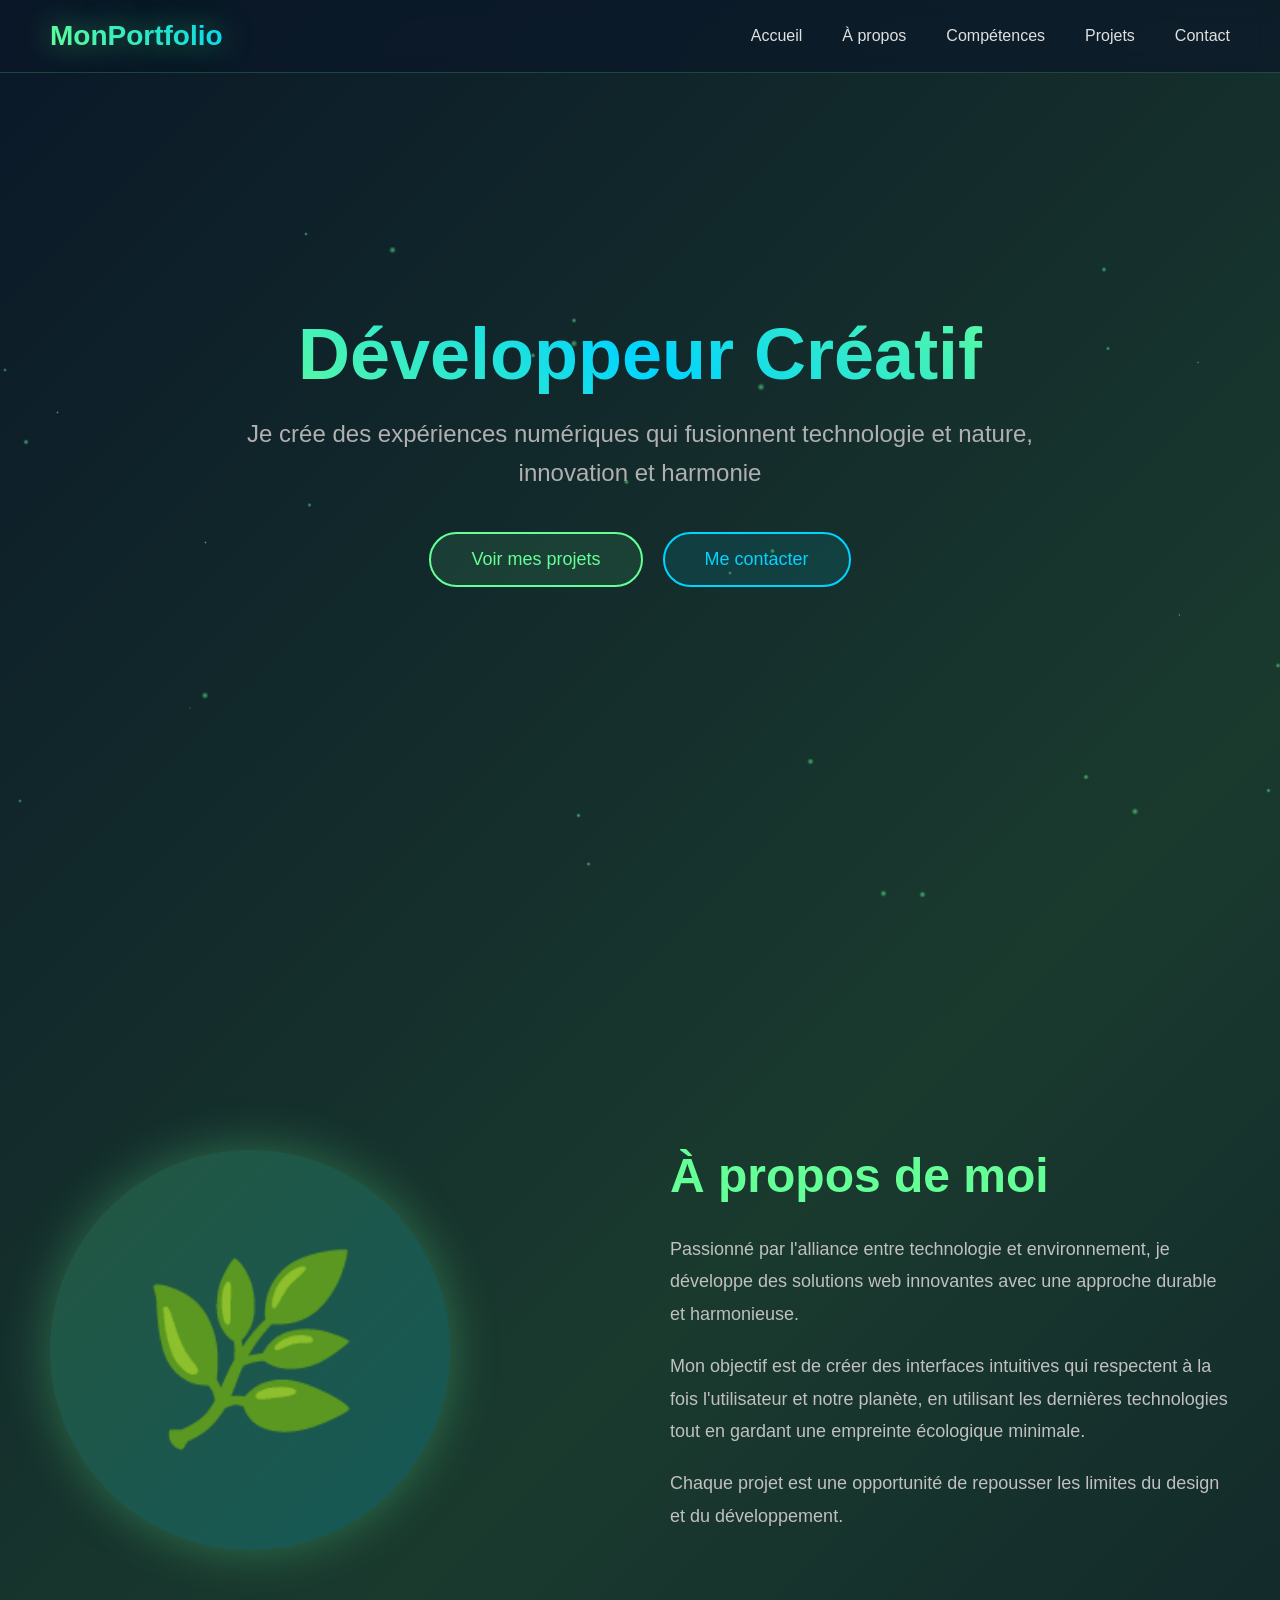
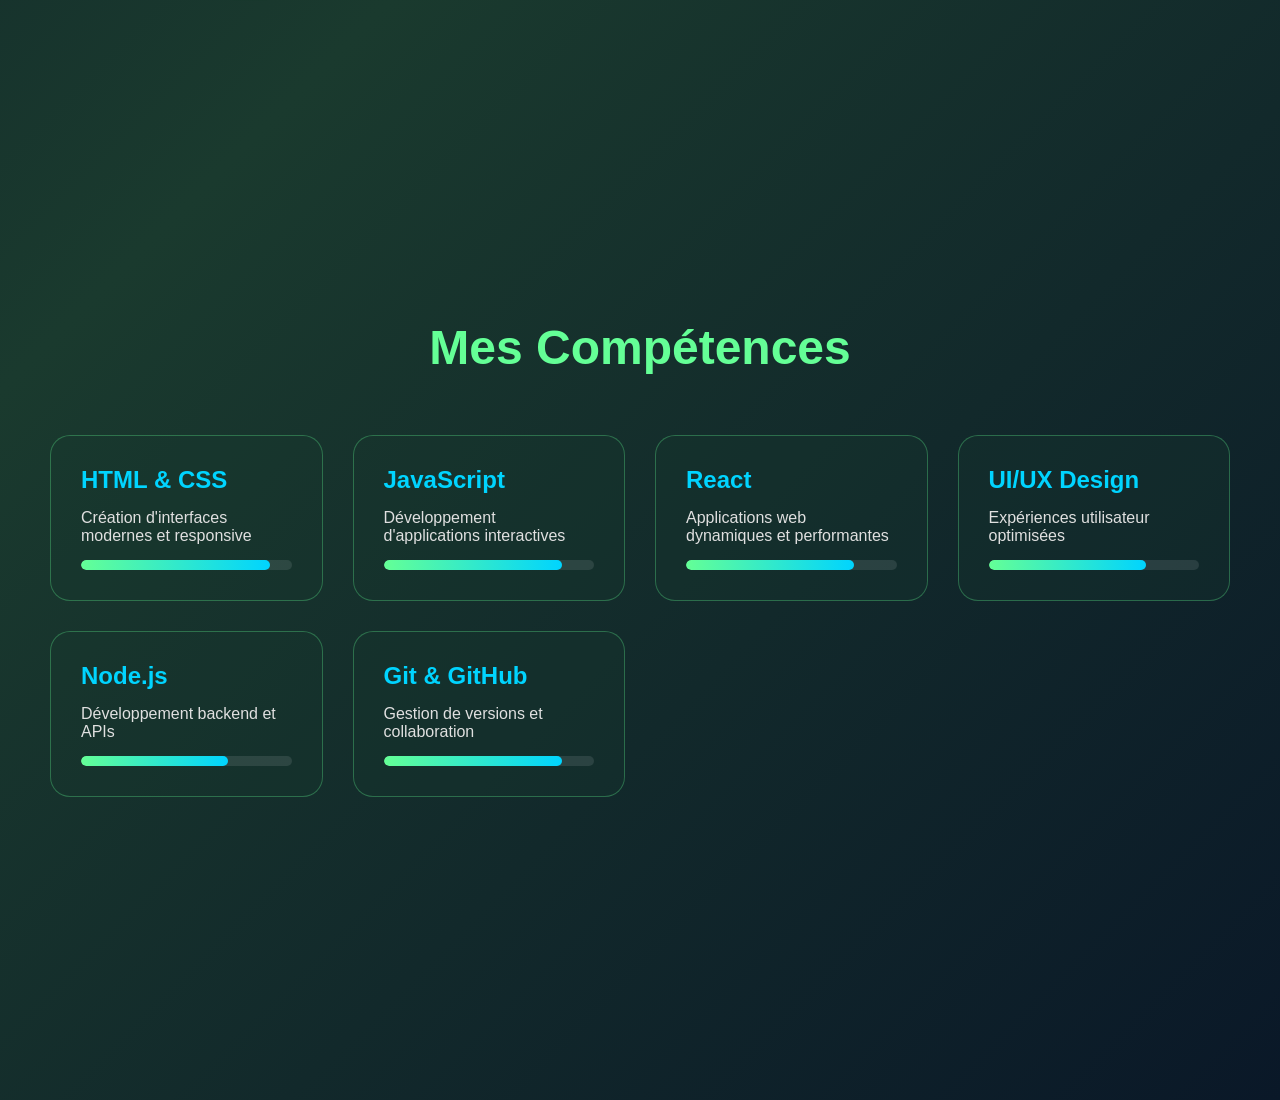
==== Index.html @ c0f2bcc9 "Initialisation" ====
<!doctype html>
<html lang="fr">
  <head>
    <meta charset="UTF-8" />
    <meta name="viewport" content="width=device-width, initial-scale=1.0" />
    <title>Portfolio - Futuriste & Naturel</title>
    <link rel="stylesheet" href="css/style.css" />
  </head>
  <body>
    <!-- Particules animées -->
    <div class="particles" id="particles"></div>

    <!-- Header -->
    <header>
      <div class="logo">MonPortfolio</div>
      <nav>
        <ul>
          <li><a href="#accueil">Accueil</a></li>
          <li><a href="#about">À propos</a></li>
          <li><a href="#skills">Compétences</a></li>
          <li><a href="#projets">Projets</a></li>
          <li><a href="#contact">Contact</a></li>
        </ul>
      </nav>
    </header>

    <!-- Section Hero -->
    <section class="hero" id="accueil">
      <div class="hero-content">
        <h1>Développeur Créatif</h1>
        <p>
          Je crée des expériences numériques qui fusionnent technologie et
          nature, innovation et harmonie
        </p>
        <div class="cta-buttons">
          <a href="#projets" class="btn">Voir mes projets</a>
          <a href="#contact" class="btn btn-secondary">Me contacter</a>
        </div>
      </div>
    </section>

    <!-- Section À propos -->
    <section class="about" id="about">
      <div class="about-container">
        <div class="about-image"></div>
        <div class="about-content">
          <h2>À propos de moi</h2>
          <p>
            Passionné par l'alliance entre technologie et environnement, je
            développe des solutions web innovantes avec une approche durable et
            harmonieuse.
          </p>
          <p>
            Mon objectif est de créer des interfaces intuitives qui respectent à
            la fois l'utilisateur et notre planète, en utilisant les dernières
            technologies tout en gardant une empreinte écologique minimale.
          </p>
          <p>
            Chaque projet est une opportunité de repousser les limites du design
            et du développement.
          </p>
        </div>
      </div>
    </section>

    <!-- Section Compétences -->
    <section class="skills" id="skills">
      <h2>Mes Compétences</h2>
      <div class="skills-grid">
        <div class="skill-card">
          <h3>HTML & CSS</h3>
          <p>Création d'interfaces modernes et responsive</p>
          <div class="skill-bar">
            <div class="skill-progress" style="width: 90%"></div>
          </div>
        </div>
        <div class="skill-card">
          <h3>JavaScript</h3>
          <p>Développement d'applications interactives</p>
          <div class="skill-bar">
            <div class="skill-progress" style="width: 85%"></div>
          </div>
        </div>
        <div class="skill-card">
          <h3>React</h3>
          <p>Applications web dynamiques et performantes</p>
          <div class="skill-bar">
            <div class="skill-progress" style="width: 80%"></div>
          </div>
        </div>
        <div class="skill-card">
          <h3>UI/UX Design</h3>
          <p>Expériences utilisateur optimisées</p>
          <div class="skill-bar">
            <div class="skill-progress" style="width: 75%"></div>
          </div>
        </div>
        <div class="skill-card">
          <h3>Node.js</h3>
          <p>Développement backend et APIs</p>
          <div class="skill-bar">
            <div class="skill-progress" style="width: 70%"></div>
          </div>
        </div>
        <div class="skill-card">
          <h3>Git & GitHub</h3>
          <p>Gestion de versions et collaboration</p>
          <div class="skill-bar">
            <div class="skill-progress" style="width: 85%"></div>
          </div>
        </div>
      </div>
    </section>

    <script src="js/script.js"></script>
  </body>
</html>
---- css/style.css ----
* {
  margin: 0;
  padding: 0;
  box-sizing: border-box;
}

body {
  font-family: "Segoe UI", Tahoma, Geneva, Verdana, sans-serif;
  background: linear-gradient(135deg, #0a1828 0%, #1a3a2e 50%, #0a1828 100%);
  color: #e0e0e0;
  overflow-x: hidden;
}

/* Particules animées en arrière-plan */
.particles {
  position: fixed;
  top: 0;
  left: 0;
  width: 100%;
  height: 100%;
  pointer-events: none;
  z-index: 1;
}

.particle {
  position: absolute;
  background: radial-gradient(
    circle,
    rgba(100, 255, 150, 0.6) 0%,
    transparent 70%
  );
  border-radius: 50%;
  animation: float 15s infinite ease-in-out;
}

@keyframes float {
  0%,
  100% {
    transform: translateY(0) translateX(0);
  }
  25% {
    transform: translateY(-30px) translateX(20px);
  }
  50% {
    transform: translateY(-60px) translateX(-20px);
  }
  75% {
    transform: translateY(-30px) translateX(10px);
  }
}

/* Header Navigation */
header {
  position: fixed;
  top: 0;
  width: 100%;
  padding: 20px 50px;
  display: flex;
  justify-content: space-between;
  align-items: center;
  z-index: 1000;
  background: rgba(10, 24, 40, 0.7);
  backdrop-filter: blur(10px);
  border-bottom: 1px solid rgba(100, 255, 150, 0.2);
}

.logo {
  font-size: 28px;
  font-weight: bold;
  background: linear-gradient(45deg, #64ff96, #00d4ff);
  -webkit-background-clip: text;
  -webkit-text-fill-color: transparent;
  text-shadow: 0 0 30px rgba(100, 255, 150, 0.5);
}

nav ul {
  display: flex;
  list-style: none;
  gap: 40px;
}

nav a {
  color: #e0e0e0;
  text-decoration: none;
  font-size: 16px;
  position: relative;
  transition: color 0.3s;
}

nav a:hover {
  color: #64ff96;
}

nav a::after {
  content: "";
  position: absolute;
  bottom: -5px;
  left: 0;
  width: 0;
  height: 2px;
  background: linear-gradient(90deg, #64ff96, #00d4ff);
  transition: width 0.3s;
}

nav a:hover::after {
  width: 100%;
}

/* Section Hero */
.hero {
  position: relative;
  height: 100vh;
  display: flex;
  align-items: center;
  justify-content: center;
  text-align: center;
  z-index: 2;
  padding: 0 20px;
}

.hero-content {
  max-width: 800px;
}

.hero h1 {
  font-size: 72px;
  margin-bottom: 20px;
  background: linear-gradient(45deg, #64ff96, #00d4ff, #64ff96);
  -webkit-background-clip: text;
  -webkit-text-fill-color: transparent;
  animation: glow 3s ease-in-out infinite;
}

@keyframes glow {
  0%,
  100% {
    filter: drop-shadow(0 0 20px rgba(100, 255, 150, 0.5));
  }
  50% {
    filter: drop-shadow(0 0 40px rgba(0, 212, 255, 0.8));
  }
}

.hero p {
  font-size: 24px;
  color: #b0b0b0;
  margin-bottom: 40px;
  line-height: 1.6;
}

.cta-buttons {
  display: flex;
  gap: 20px;
  justify-content: center;
  flex-wrap: wrap;
}

.btn {
  padding: 15px 40px;
  border: 2px solid #64ff96;
  background: rgba(100, 255, 150, 0.1);
  color: #64ff96;
  text-decoration: none;
  font-size: 18px;
  border-radius: 50px;
  transition: all 0.3s;
  position: relative;
  overflow: hidden;
}

.btn::before {
  content: "";
  position: absolute;
  top: 50%;
  left: 50%;
  width: 0;
  height: 0;
  border-radius: 50%;
  background: rgba(100, 255, 150, 0.3);
  transform: translate(-50%, -50%);
  transition:
    width 0.5s,
    height 0.5s;
}

.btn:hover::before {
  width: 300px;
  height: 300px;
}

.btn:hover {
  transform: translateY(-3px);
  box-shadow: 0 10px 30px rgba(100, 255, 150, 0.4);
}

.btn-secondary {
  border-color: #00d4ff;
  color: #00d4ff;
  background: rgba(0, 212, 255, 0.1);
}

.btn-secondary::before {
  background: rgba(0, 212, 255, 0.3);
}

.btn-secondary:hover {
  box-shadow: 0 10px 30px rgba(0, 212, 255, 0.4);
}

/* Section À propos */
.about {
  min-height: 100vh;
  padding: 120px 50px;
  position: relative;
  z-index: 2;
  display: flex;
  align-items: center;
  justify-content: center;
}

.about-container {
  max-width: 1200px;
  display: grid;
  grid-template-columns: 1fr 1fr;
  gap: 60px;
  align-items: center;
}

.about-image {
  position: relative;
  width: 400px;
  height: 400px;
  border-radius: 50%;
  background: linear-gradient(
    135deg,
    rgba(100, 255, 150, 0.2),
    rgba(0, 212, 255, 0.2)
  );
  display: flex;
  align-items: center;
  justify-content: center;
  box-shadow: 0 0 50px rgba(100, 255, 150, 0.3);
  animation: pulse 4s ease-in-out infinite;
}

@keyframes pulse {
  0%,
  100% {
    transform: scale(1);
  }
  50% {
    transform: scale(1.05);
  }
}

.about-image::before {
  content: "🌿";
  font-size: 180px;
  animation: rotate 20s linear infinite;
}

@keyframes rotate {
  from {
    transform: rotate(0deg);
  }
  to {
    transform: rotate(360deg);
  }
}

.about-content h2 {
  font-size: 48px;
  margin-bottom: 30px;
  color: #64ff96;
}

.about-content p {
  font-size: 18px;
  line-height: 1.8;
  color: #c0c0c0;
  margin-bottom: 20px;
}

/* Section Compétences */
.skills {
  min-height: 100vh;
  padding: 120px 50px;
  position: relative;
  z-index: 2;
}

.skills h2 {
  text-align: center;
  font-size: 48px;
  margin-bottom: 60px;
  color: #64ff96;
}

.skills-grid {
  max-width: 1200px;
  margin: 0 auto;
  display: grid;
  grid-template-columns: repeat(auto-fit, minmax(250px, 1fr));
  gap: 30px;
}

.skill-card {
  background: rgba(26, 58, 46, 0.3);
  padding: 30px;
  border-radius: 20px;
  border: 1px solid rgba(100, 255, 150, 0.3);
  transition: all 0.3s;
  cursor: pointer;
}

.skill-card:hover {
  transform: translateY(-10px);
  box-shadow: 0 15px 40px rgba(100, 255, 150, 0.3);
  background: rgba(26, 58, 46, 0.5);
}

.skill-card h3 {
  font-size: 24px;
  margin-bottom: 15px;
  color: #00d4ff;
}

.skill-bar {
  width: 100%;
  height: 10px;
  background: rgba(255, 255, 255, 0.1);
  border-radius: 10px;
  overflow: hidden;
  margin-top: 15px;
}

.skill-progress {
  height: 100%;
  background: linear-gradient(90deg, #64ff96, #00d4ff);
  border-radius: 10px;
  animation: fillBar 2s ease-out;
}

@keyframes fillBar {
  from {
    width: 0;
  }
}

/* Responsive */
@media (max-width: 768px) {
  header {
    padding: 15px 20px;
  }

  nav ul {
    gap: 20px;
  }

  .hero h1 {
    font-size: 42px;
  }

  .hero p {
    font-size: 18px;
  }

  .about-container {
    grid-template-columns: 1fr;
    text-align: center;
  }

  .about-image {
    margin: 0 auto;
    width: 300px;
    height: 300px;
  }

  .about-image::before {
    font-size: 120px;
  }
}
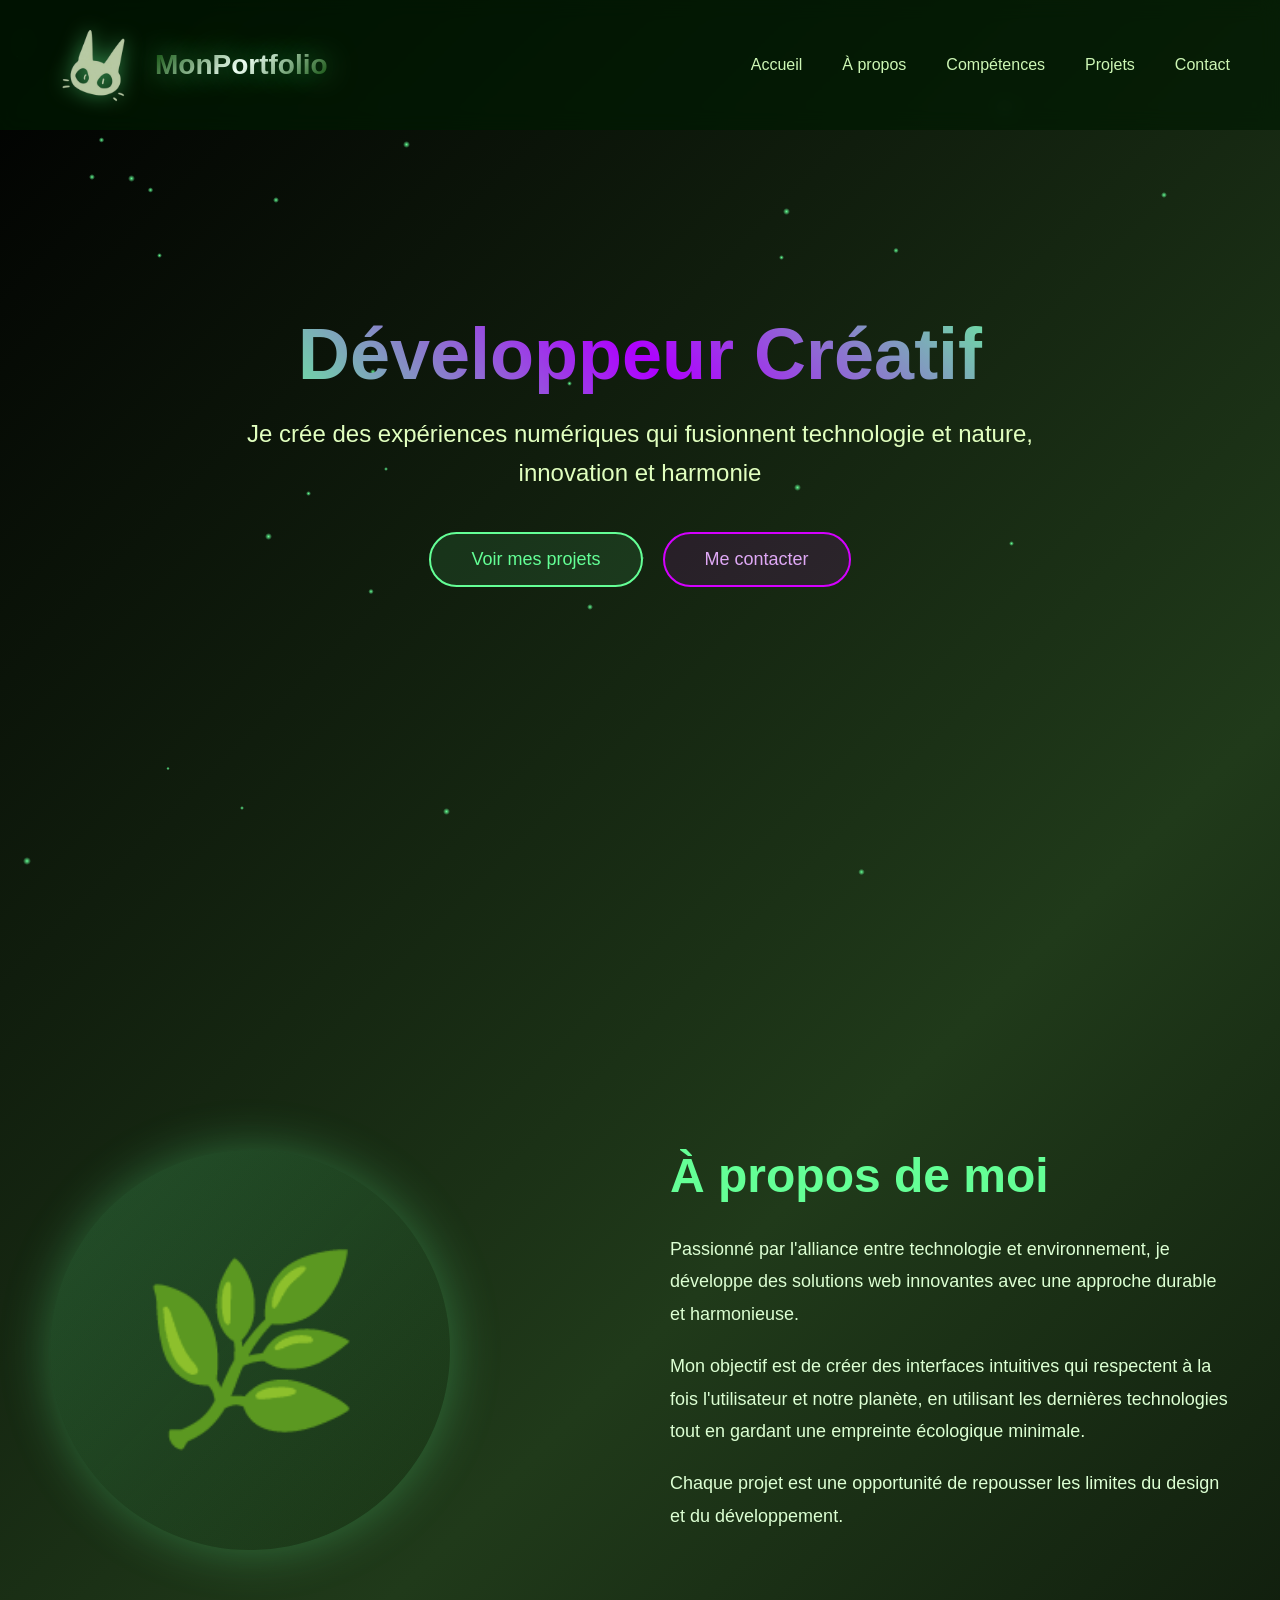
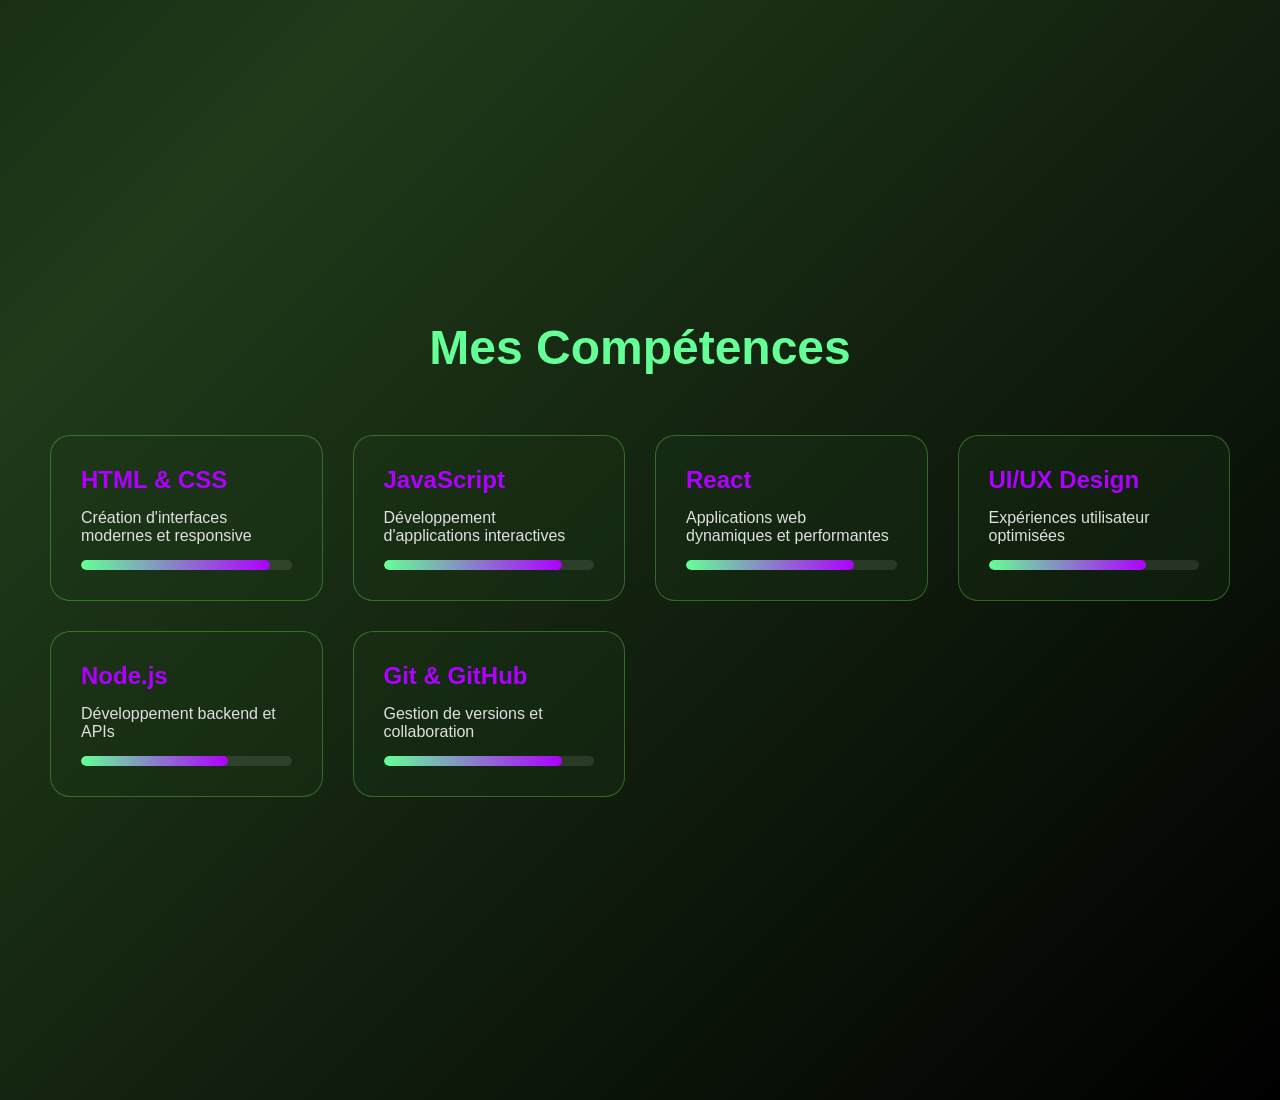
==== commit 26de1721: "changement couleur et logo" ====
--- a/Index.html
+++ b/Index.html
@@ -12,7 +12,16 @@
 
     <!-- Header -->
     <header>
-      <div class="logo">MonPortfolio</div>
+      <div class="logo">
+        <a href="#accueil">
+          <img
+            src="resource/logo.png"
+            alt="Logo MonPortfolio"
+            class="logo-img"
+          />
+          <span>MonPortfolio</span>
+        </a>
+      </div>
       <nav>
         <ul>
           <li><a href="#accueil">Accueil</a></li>
--- a/css/style.css
+++ b/css/style.css
@@ -6,7 +6,7 @@
 
 body {
   font-family: "Segoe UI", Tahoma, Geneva, Verdana, sans-serif;
-  background: linear-gradient(135deg, #0a1828 0%, #1a3a2e 50%, #0a1828 100%);
+  background: linear-gradient(135deg, #000000 0%, #203a1a 50%, #000000 100%);
   color: #e0e0e0;
   overflow-x: hidden;
 }
@@ -26,7 +26,7 @@
   position: absolute;
   background: radial-gradient(
     circle,
-    rgba(100, 255, 150, 0.6) 0%,
+    rgba(100, 255, 149, 0.986) 0%,
     transparent 70%
   );
   border-radius: 50%;
@@ -59,15 +59,39 @@
   justify-content: space-between;
   align-items: center;
   z-index: 1000;
-  background: rgba(10, 24, 40, 0.7);
+  background: rgba(0, 26, 2, 0.7);
   backdrop-filter: blur(10px);
-  border-bottom: 1px solid rgba(100, 255, 150, 0.2);
-}
-
-.logo {
+  border-bottom: 0px solid rgba(100, 255, 149, 0);
+}
+
+/* Conteneur du logo */
+.logo a {
+  display: flex;
+  align-items: center;
+  gap: 15px; /* Espace entre l'image et le texte */
+  text-decoration: none;
+}
+
+/* Style de l'image du logo */
+.logo-img {
+  height: 90px;
+  width: auto;
+  filter: drop-shadow(
+    0 0 10px rgba(100, 255, 150, 0.5)
+  ); /* Rappel du lueur verte */
+  transition: transform 0.3s ease;
+}
+
+/* Animation au survol de l'image */
+.logo:hover .logo-img {
+  transform: scale(1.1) rotate(5deg);
+}
+
+/* On réapplique ton style dégradé uniquement sur le texte (le span) */
+.logo span {
   font-size: 28px;
   font-weight: bold;
-  background: linear-gradient(45deg, #64ff96, #00d4ff);
+  background: linear-gradient(135deg, #084200 0%, #ffffff 50%, #084200 100%);
   -webkit-background-clip: text;
   -webkit-text-fill-color: transparent;
   text-shadow: 0 0 30px rgba(100, 255, 150, 0.5);
@@ -80,7 +104,7 @@
 }
 
 nav a {
-  color: #e0e0e0;
+  color: #cdf7b5;
   text-decoration: none;
   font-size: 16px;
   position: relative;
@@ -88,7 +112,7 @@
 }
 
 nav a:hover {
-  color: #64ff96;
+  color: #d300fdcb;
 }
 
 nav a::after {
@@ -98,7 +122,7 @@
   left: 0;
   width: 0;
   height: 2px;
-  background: linear-gradient(90deg, #64ff96, #00d4ff);
+  background: linear-gradient(90deg, #64ff96, #ea00ff);
   transition: width 0.3s;
 }
 
@@ -125,7 +149,7 @@
 .hero h1 {
   font-size: 72px;
   margin-bottom: 20px;
-  background: linear-gradient(45deg, #64ff96, #00d4ff, #64ff96);
+  background: linear-gradient(45deg, #64ff96, #ae00ff, #64ff96);
   -webkit-background-clip: text;
   -webkit-text-fill-color: transparent;
   animation: glow 3s ease-in-out infinite;
@@ -134,16 +158,16 @@
 @keyframes glow {
   0%,
   100% {
-    filter: drop-shadow(0 0 20px rgba(100, 255, 150, 0.5));
+    filter: drop-shadow(0 0 20px rgba(6, 226, 76, 0.5));
   }
   50% {
-    filter: drop-shadow(0 0 40px rgba(0, 212, 255, 0.8));
+    filter: drop-shadow(0 0 40px rgba(234, 0, 255, 0.8));
   }
 }
 
 .hero p {
   font-size: 24px;
-  color: #b0b0b0;
+  color: #e1ffbf;
   margin-bottom: 40px;
   line-height: 1.6;
 }
@@ -194,17 +218,17 @@
 }
 
 .btn-secondary {
-  border-color: #00d4ff;
-  color: #00d4ff;
-  background: rgba(0, 212, 255, 0.1);
+  border-color: #d400ff;
+  color: #dfa8f5;
+  background: rgba(225, 0, 255, 0.1);
 }
 
 .btn-secondary::before {
-  background: rgba(0, 212, 255, 0.3);
+  background: rgba(204, 0, 255, 0.3);
 }
 
 .btn-secondary:hover {
-  box-shadow: 0 10px 30px rgba(0, 212, 255, 0.4);
+  box-shadow: 0 10px 30px rgba(221, 94, 235, 0.685);
 }
 
 /* Section À propos */
@@ -234,7 +258,7 @@
   background: linear-gradient(
     135deg,
     rgba(100, 255, 150, 0.2),
-    rgba(0, 212, 255, 0.2)
+    rgba(3, 37, 0, 0.144)
   );
   display: flex;
   align-items: center;
@@ -277,7 +301,7 @@
 .about-content p {
   font-size: 18px;
   line-height: 1.8;
-  color: #c0c0c0;
+  color: #dcffd3;
   margin-bottom: 20px;
 }
 
@@ -305,24 +329,24 @@
 }
 
 .skill-card {
-  background: rgba(26, 58, 46, 0.3);
+  background: rgba(27, 58, 26, 0.3);
   padding: 30px;
   border-radius: 20px;
-  border: 1px solid rgba(100, 255, 150, 0.3);
+  border: 1px solid rgba(131, 255, 100, 0.3);
   transition: all 0.3s;
   cursor: pointer;
 }
 
 .skill-card:hover {
   transform: translateY(-10px);
-  box-shadow: 0 15px 40px rgba(100, 255, 150, 0.3);
-  background: rgba(26, 58, 46, 0.5);
+  box-shadow: 0 15px 40px rgba(105, 255, 100, 0.3);
+  background: rgba(26, 58, 28, 0.5);
 }
 
 .skill-card h3 {
   font-size: 24px;
   margin-bottom: 15px;
-  color: #00d4ff;
+  color: #ae00ff;
 }
 
 .skill-bar {
@@ -336,7 +360,7 @@
 
 .skill-progress {
   height: 100%;
-  background: linear-gradient(90deg, #64ff96, #00d4ff);
+  background: linear-gradient(90deg, #64ff96, #ae00ff);
   border-radius: 10px;
   animation: fillBar 2s ease-out;
 }
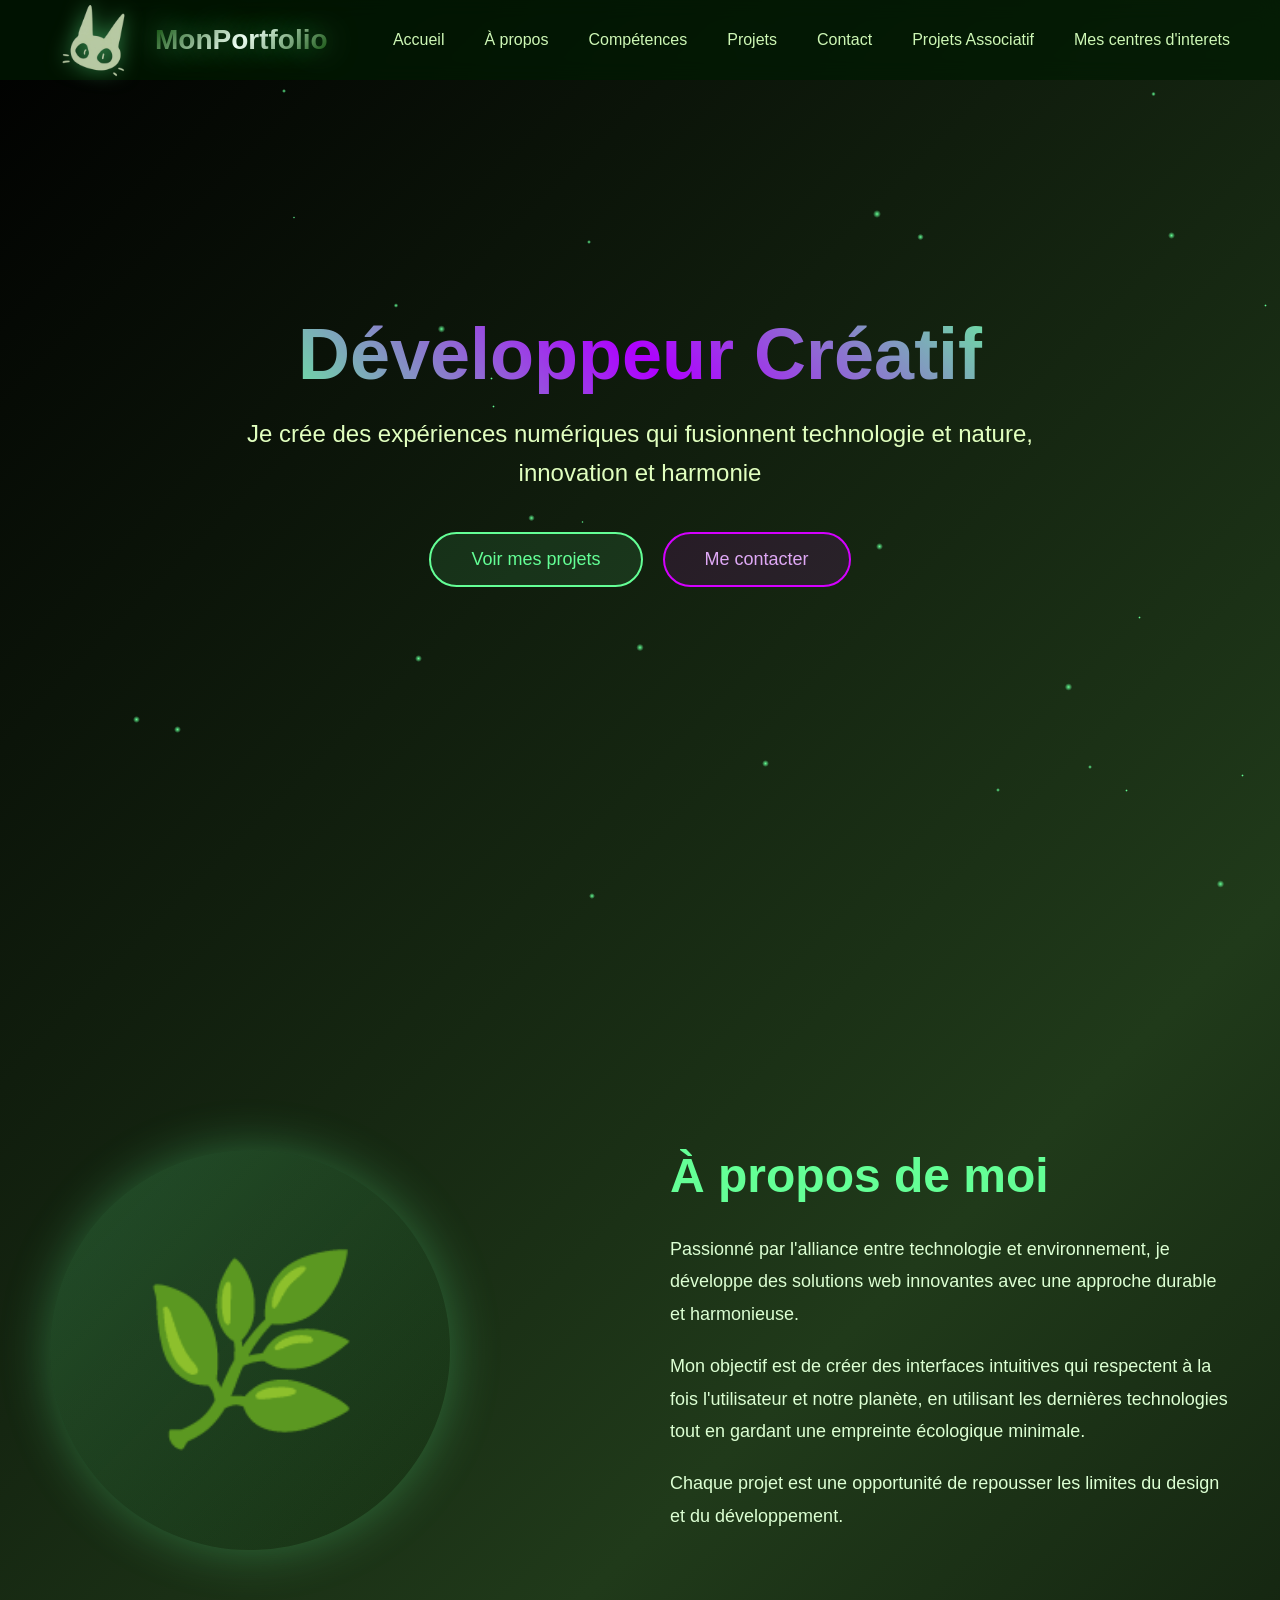
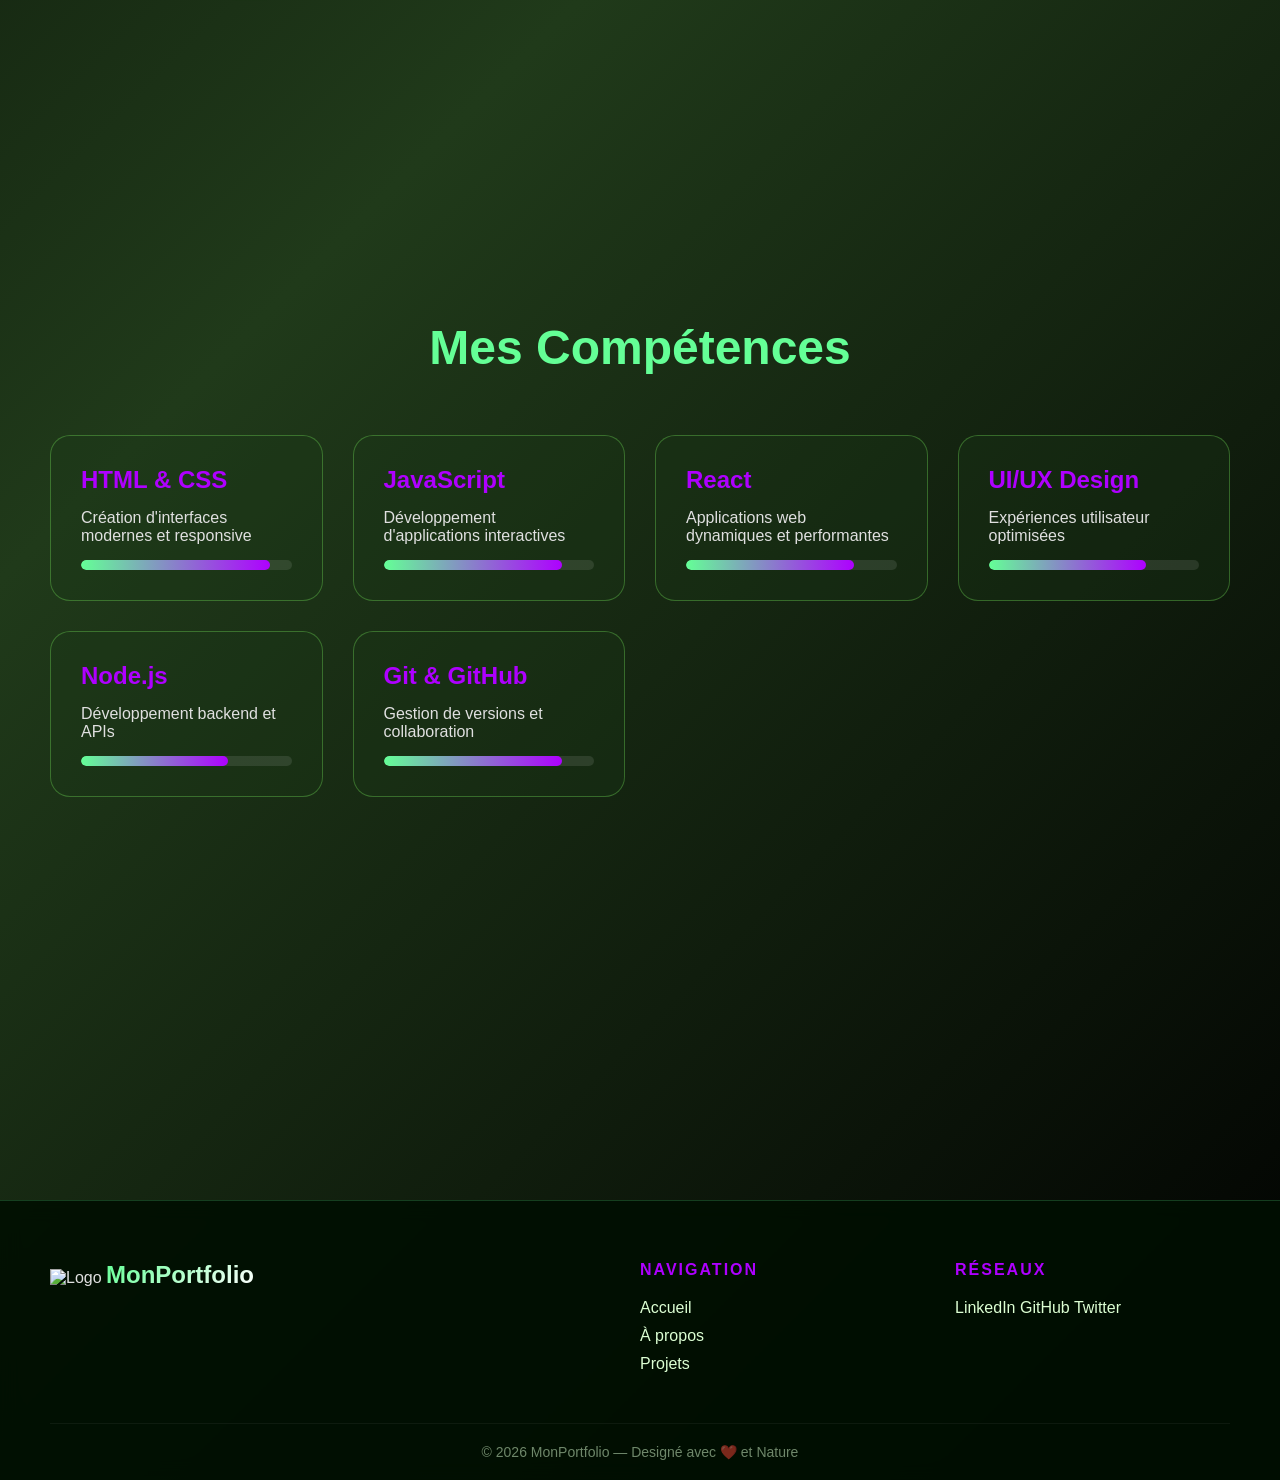
==== commit 7d026679: "Debut new page plus footer" ====
--- a/Index.html
+++ b/Index.html
@@ -27,8 +27,10 @@
           <li><a href="#accueil">Accueil</a></li>
           <li><a href="#about">À propos</a></li>
           <li><a href="#skills">Compétences</a></li>
-          <li><a href="#projets">Projets</a></li>
+          <li><a href="page/projet.html">Projets</a></li>
           <li><a href="#contact">Contact</a></li>
+          <li><a href="#ProA">Projets Associatif</a></li>
+          <li><a href="#interet">Mes centres d'interets</a></li>
         </ul>
       </nav>
     </header>
@@ -42,7 +44,7 @@
           nature, innovation et harmonie
         </p>
         <div class="cta-buttons">
-          <a href="#projets" class="btn">Voir mes projets</a>
+          <a href="page/projet.html" class="btn">Voir mes projets</a>
           <a href="#contact" class="btn btn-secondary">Me contacter</a>
         </div>
       </div>
@@ -120,7 +122,36 @@
         </div>
       </div>
     </section>
+    <footer>
+      <div class="footer-content">
+        <div class="footer-logo">
+          <img src="images/mon-logo.png" alt="Logo" class="footer-logo-img" />
+          <span>MonPortfolio</span>
+        </div>
 
+        <div class="footer-links">
+          <h4>Navigation</h4>
+          <ul>
+            <li><a href="#accueil">Accueil</a></li>
+            <li><a href="#about">À propos</a></li>
+            <li><a href="#projets">Projets</a></li>
+          </ul>
+        </div>
+
+        <div class="footer-socials">
+          <h4>Réseaux</h4>
+          <div class="social-icons">
+            <a href="#">LinkedIn</a>
+            <a href="#">GitHub</a>
+            <a href="#">Twitter</a>
+          </div>
+        </div>
+      </div>
+
+      <div class="footer-bottom">
+        <p>&copy; 2026 MonPortfolio — Designé avec ❤️ et Nature</p>
+      </div>
+    </footer>
     <script src="js/script.js"></script>
   </body>
 </html>
--- a/css/style.css
+++ b/css/style.css
@@ -54,6 +54,7 @@
   position: fixed;
   top: 0;
   width: 100%;
+  height: 80px;
   padding: 20px 50px;
   display: flex;
   justify-content: space-between;
@@ -370,7 +371,78 @@
     width: 0;
   }
 }
-
+footer {
+  background: rgba(0, 15, 2, 0.9); /* Sombre avec une touche de vert */
+  backdrop-filter: blur(10px);
+  padding: 60px 50px 20px;
+  border-top: 1px solid rgba(100, 255, 150, 0.2);
+  position: relative;
+  z-index: 2;
+  margin-top: 100px;
+}
+
+.footer-content {
+  max-width: 1200px;
+  margin: 0 auto;
+  display: grid;
+  grid-template-columns: 2fr 1fr 1fr; /* Le logo prend plus de place */
+  gap: 40px;
+  margin-bottom: 40px;
+}
+
+/* Style du Logo dans le footer */
+.footer-logo span {
+  font-size: 24px;
+  font-weight: bold;
+  background: linear-gradient(135deg, #64ff96 0%, #ffffff 100%);
+  -webkit-background-clip: text;
+  -webkit-text-fill-color: transparent;
+}
+
+/* Titres des colonnes */
+footer h4 {
+  color: #ae00ff; /* Ton violet néon */
+  margin-bottom: 20px;
+  text-transform: uppercase;
+  letter-spacing: 2px;
+}
+
+/* Liens du footer */
+footer ul {
+  list-style: none;
+}
+
+footer ul li {
+  margin-bottom: 10px;
+}
+
+footer a {
+  color: #dcffd3;
+  text-decoration: none;
+  transition: 0.3s;
+}
+
+footer a:hover {
+  color: #64ff96;
+  padding-left: 5px; /* Petit effet de mouvement au survol */
+}
+
+/* Ligne de copyright */
+.footer-bottom {
+  text-align: center;
+  padding-top: 20px;
+  border-top: 1px solid rgba(255, 255, 255, 0.05);
+  font-size: 14px;
+  color: rgba(220, 255, 211, 0.5);
+}
+
+/* Adaptation Mobile */
+@media (max-width: 768px) {
+  .footer-content {
+    grid-template-columns: 1fr;
+    text-align: center;
+  }
+}
 /* Responsive */
 @media (max-width: 768px) {
   header {
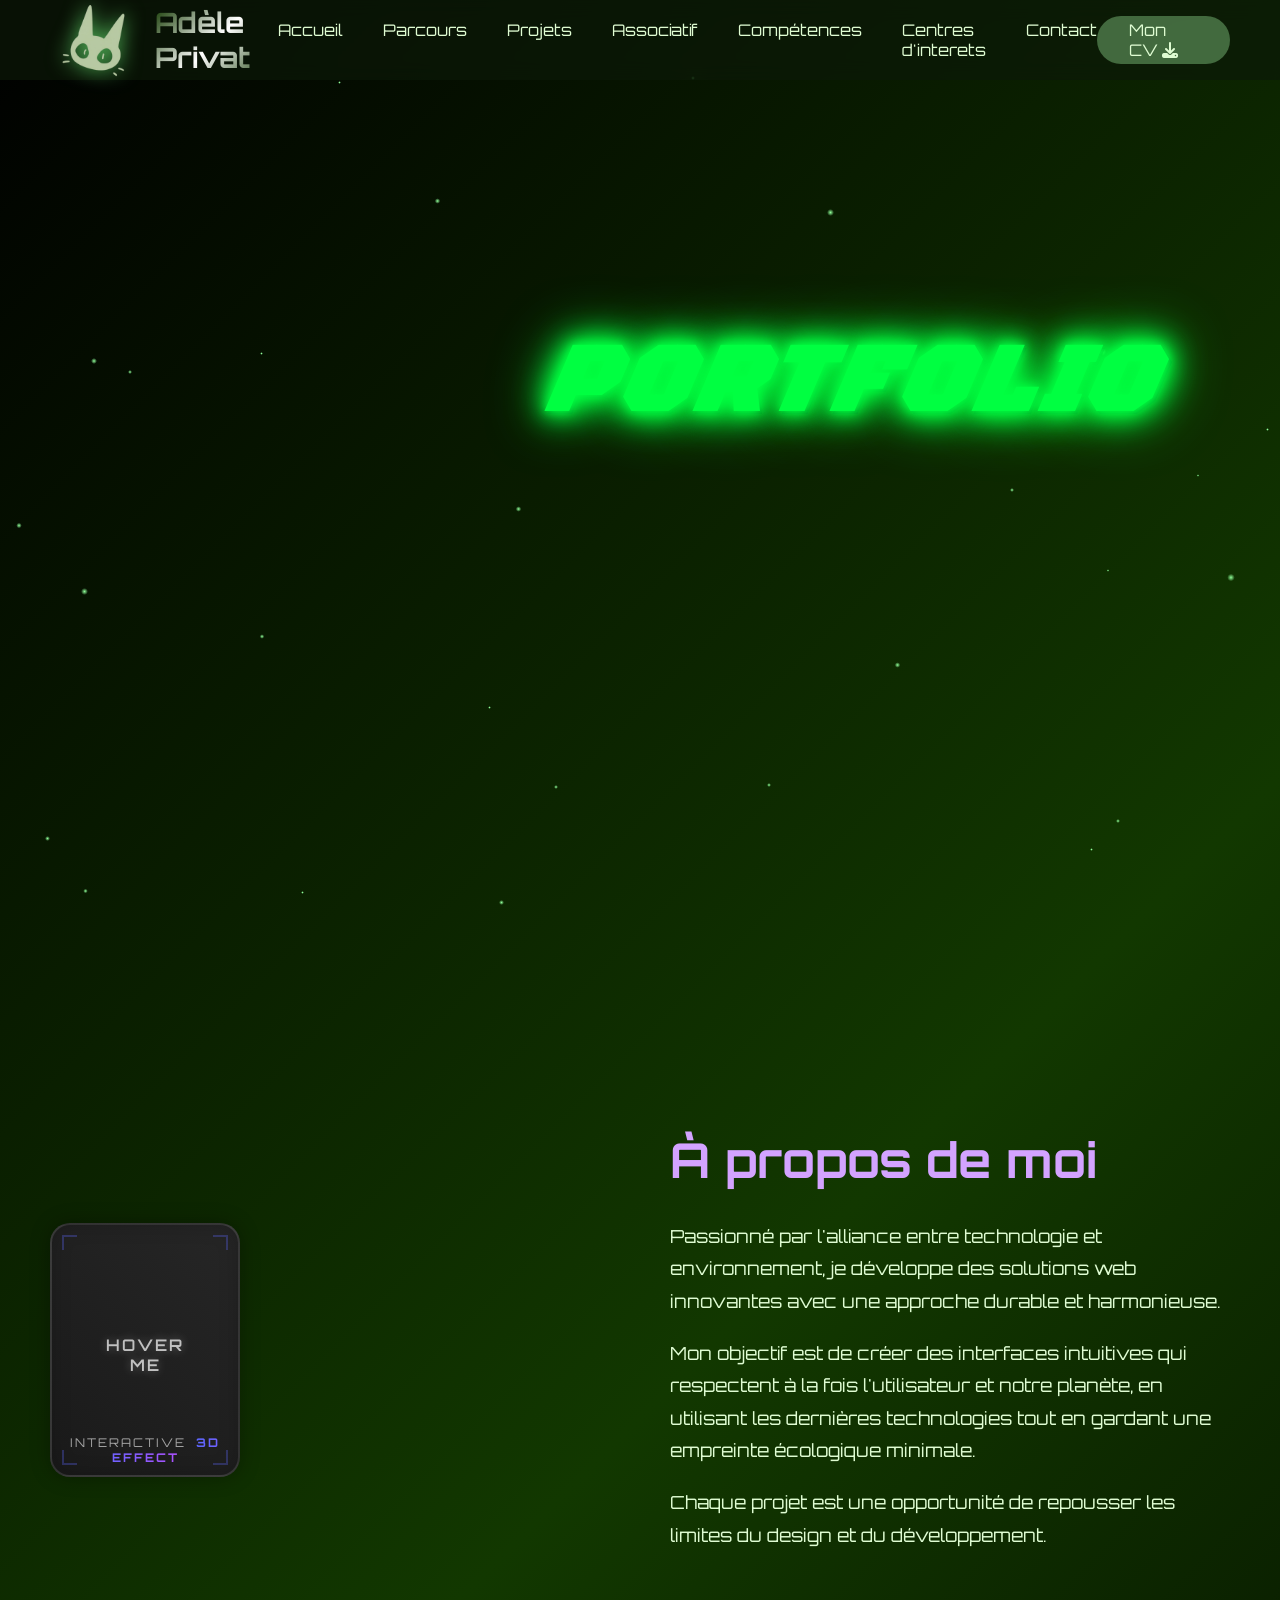
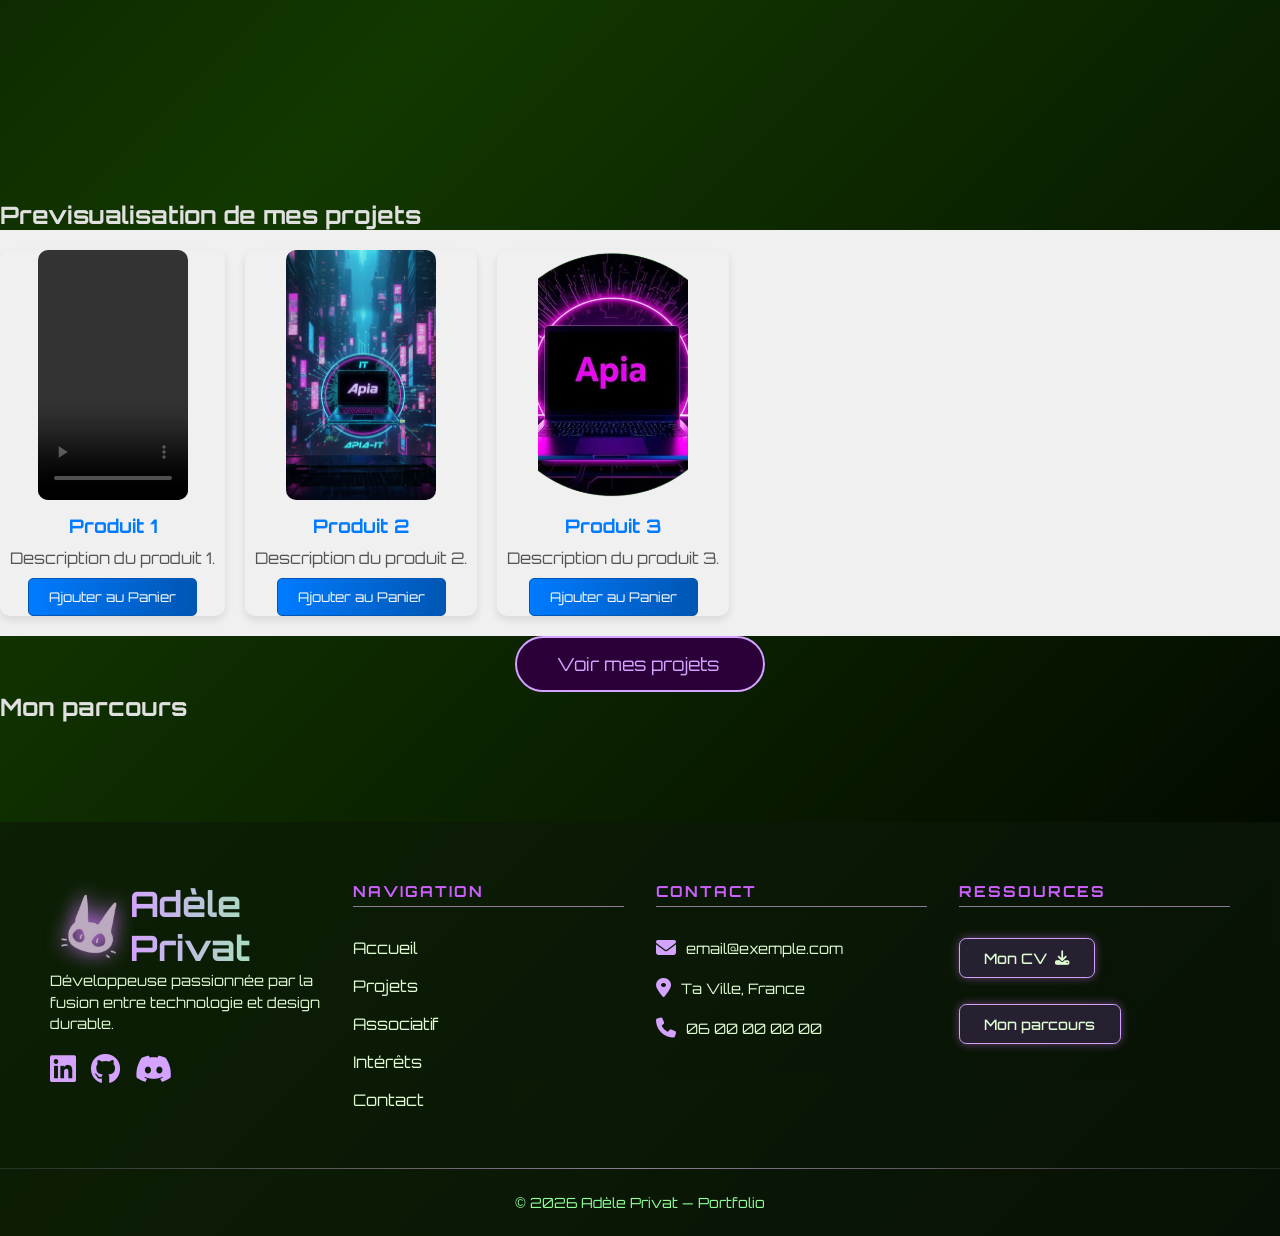
==== commit 9a8d4ec1: "j'ai fais beaucoup de truc, centralisation couleur changemetn police, creation des element de la pre" ====
--- a/Index.html
+++ b/Index.html
@@ -4,48 +4,21 @@
     <meta charset="UTF-8" />
     <meta name="viewport" content="width=device-width, initial-scale=1.0" />
     <title>Portfolio - Futuriste & Naturel</title>
-    <link rel="stylesheet" href="css/style.css" />
+    <link rel="stylesheet" href="/styles/global.css" />
+    <link rel="stylesheet" href="/styles/variables.css" />
   </head>
   <body>
     <!-- Particules animées -->
     <div class="particles" id="particles"></div>
 
     <!-- Header -->
-    <header>
-      <div class="logo">
-        <a href="#accueil">
-          <img
-            src="resource/logo.png"
-            alt="Logo MonPortfolio"
-            class="logo-img"
-          />
-          <span>MonPortfolio</span>
-        </a>
-      </div>
-      <nav>
-        <ul>
-          <li><a href="#accueil">Accueil</a></li>
-          <li><a href="#about">À propos</a></li>
-          <li><a href="#skills">Compétences</a></li>
-          <li><a href="page/projet.html">Projets</a></li>
-          <li><a href="#contact">Contact</a></li>
-          <li><a href="#ProA">Projets Associatif</a></li>
-          <li><a href="#interet">Mes centres d'interets</a></li>
-        </ul>
-      </nav>
-    </header>
+    <header id="header-placeholder"></header>
 
     <!-- Section Hero -->
     <section class="hero" id="accueil">
-      <div class="hero-content">
-        <h1>Développeur Créatif</h1>
-        <p>
-          Je crée des expériences numériques qui fusionnent technologie et
-          nature, innovation et harmonie
-        </p>
-        <div class="cta-buttons">
-          <a href="page/projet.html" class="btn">Voir mes projets</a>
-          <a href="#contact" class="btn btn-secondary">Me contacter</a>
+      <div class="container">
+        <div class="glitch-wrapper">
+          <h1 class="glitch-text" data-text="Portfolio">Portfolio</h1>
         </div>
       </div>
     </section>
@@ -53,7 +26,46 @@
     <!-- Section À propos -->
     <section class="about" id="about">
       <div class="about-container">
-        <div class="about-image"></div>
+        <div class="container noselect">
+          <div class="canvas">
+            <div class="tracker tr-1"></div>
+            <div class="tracker tr-2"></div>
+            <div class="tracker tr-3"></div>
+            <div class="tracker tr-4"></div>
+            <div class="tracker tr-5"></div>
+            <div class="tracker tr-6"></div>
+            <div class="tracker tr-7"></div>
+            <div class="tracker tr-8"></div>
+            <div class="tracker tr-9"></div>
+            <div id="card">
+              <div class="card-content">
+                <div class="card-glare"></div>
+                <div class="cyber-lines">
+                  <span></span><span></span><span></span><span></span>
+                </div>
+                <p id="prompt">HOVER ME</p>
+                <div class="title">CYBER<br />CARD</div>
+                <div class="glowing-elements">
+                  <div class="glow-1"></div>
+                  <div class="glow-2"></div>
+                  <div class="glow-3"></div>
+                </div>
+                <div class="subtitle">
+                  <span>INTERACTIVE</span>
+                  <span class="highlight">3D EFFECT</span>
+                </div>
+                <div class="card-particles">
+                  <span></span><span></span><span></span> <span></span
+                  ><span></span><span></span>
+                </div>
+                <div class="corner-elements">
+                  <span></span><span></span><span></span><span></span>
+                </div>
+                <div class="scan-line"></div>
+              </div>
+            </div>
+          </div>
+        </div>
         <div class="about-content">
           <h2>À propos de moi</h2>
           <p>
@@ -74,84 +86,56 @@
       </div>
     </section>
 
-    <!-- Section Compétences -->
-    <section class="skills" id="skills">
-      <h2>Mes Compétences</h2>
-      <div class="skills-grid">
-        <div class="skill-card">
-          <h3>HTML & CSS</h3>
-          <p>Création d'interfaces modernes et responsive</p>
-          <div class="skill-bar">
-            <div class="skill-progress" style="width: 90%"></div>
-          </div>
-        </div>
-        <div class="skill-card">
-          <h3>JavaScript</h3>
-          <p>Développement d'applications interactives</p>
-          <div class="skill-bar">
-            <div class="skill-progress" style="width: 85%"></div>
-          </div>
-        </div>
-        <div class="skill-card">
-          <h3>React</h3>
-          <p>Applications web dynamiques et performantes</p>
-          <div class="skill-bar">
-            <div class="skill-progress" style="width: 80%"></div>
-          </div>
-        </div>
-        <div class="skill-card">
-          <h3>UI/UX Design</h3>
-          <p>Expériences utilisateur optimisées</p>
-          <div class="skill-bar">
-            <div class="skill-progress" style="width: 75%"></div>
-          </div>
-        </div>
-        <div class="skill-card">
-          <h3>Node.js</h3>
-          <p>Développement backend et APIs</p>
-          <div class="skill-bar">
-            <div class="skill-progress" style="width: 70%"></div>
-          </div>
-        </div>
-        <div class="skill-card">
-          <h3>Git & GitHub</h3>
-          <p>Gestion de versions et collaboration</p>
-          <div class="skill-bar">
-            <div class="skill-progress" style="width: 85%"></div>
+    <!-- Section previsualisation des projet -->
+    <section class="preview" id="preview">
+      <h2>Previsualisation de mes projets</h2>
+      <div class="wrapper">
+        <div class="scroll-container">
+          <div class="scroll-content">
+            <div class="card">
+              <video
+                src="/assets/images/video/Teaserfinal.mp4"
+                alt="Produit 1"
+                controls
+                muted
+                autoplay
+              ></video>
+              <h3>Produit 1</h3>
+              <p>Description du produit 1.</p>
+              <button class="btn-ajouter-panier">Ajouter au Panier</button>
+            </div>
+
+            <div class="card">
+              <img
+                src="/assets/images/elements/Image_de_base_apia.png"
+                alt="Produit 2"
+              />
+              <h3>Produit 2</h3>
+              <p>Description du produit 2.</p>
+              <button class="btn-ajouter-panier">Ajouter au Panier</button>
+            </div>
+            <div class="card">
+              <img src="/assets/images/Avatar/Apia.png" alt="Produit 3" />
+              <h3>Produit 3</h3>
+              <p>Description du produit 3.</p>
+              <button class="btn-ajouter-panier">Ajouter au Panier</button>
+            </div>
           </div>
         </div>
       </div>
+      <div class="cta-buttons">
+        <a href="page/projet.html" class="btn btn-secondary">
+          Voir mes projets
+        </a>
+      </div>
     </section>
-    <footer>
-      <div class="footer-content">
-        <div class="footer-logo">
-          <img src="images/mon-logo.png" alt="Logo" class="footer-logo-img" />
-          <span>MonPortfolio</span>
-        </div>
 
-        <div class="footer-links">
-          <h4>Navigation</h4>
-          <ul>
-            <li><a href="#accueil">Accueil</a></li>
-            <li><a href="#about">À propos</a></li>
-            <li><a href="#projets">Projets</a></li>
-          </ul>
-        </div>
+    <!-- Section mon parcours -->
+    <section class="parcourt" id="parcourt">
+      <h2>Mon parcours</h2>
+    </section>
 
-        <div class="footer-socials">
-          <h4>Réseaux</h4>
-          <div class="social-icons">
-            <a href="#">LinkedIn</a>
-            <a href="#">GitHub</a>
-            <a href="#">Twitter</a>
-          </div>
-        </div>
-      </div>
-
-      <div class="footer-bottom">
-        <p>&copy; 2026 MonPortfolio — Designé avec ❤️ et Nature</p>
-      </div>
-    </footer>
+    <footer id="footer-placeholder"></footer>
     <script src="js/script.js"></script>
   </body>
 </html>
--- a/styles/global.css
+++ b/styles/global.css
@@ -0,0 +1,1230 @@
+@import url("https://fonts.googleapis.com/css2?family=Orbitron:wght@400;700;900&family=Rajdhani:wght@600;700&display=swap");
+@import url("https://fonts.googleapis.com/css2?family=Black+Ops+One&family=Audiowide&family=Saira+Condensed:wght@700;900&display=swap");
+* {
+  margin: 0;
+  padding: 0;
+  box-sizing: border-box;
+  font-family: "Orbitron", sans-serif;
+}
+
+body {
+  font-family: "Segoe UI", Tahoma, Geneva, Verdana, sans-serif;
+  background: linear-gradient(
+    135deg,
+    var(--color-noir) 0%,
+    var(--color-foncerG) 50%,
+    var(--color-noir) 100%
+  );
+  color: var(--color-gris_claire);
+  overflow-x: hidden;
+}
+
+/* Particules animées en arrière-plan */
+.particles {
+  position: fixed;
+  top: 0;
+  left: 0;
+  width: 100%;
+  height: 100%;
+  pointer-events: none;
+  z-index: 1;
+}
+
+.particle {
+  position: absolute;
+  background: radial-gradient(circle, var(--color-neutreG) 0%, transparent 70%);
+  border-radius: 50%;
+  animation: float 15s infinite ease-in-out;
+}
+
+@keyframes float {
+  0%,
+  100% {
+    transform: translateY(0) translateX(0);
+  }
+  25% {
+    transform: translateY(-30px) translateX(20px);
+  }
+  50% {
+    transform: translateY(-60px) translateX(-20px);
+  }
+  75% {
+    transform: translateY(-30px) translateX(10px);
+  }
+}
+
+/* Section Hero */
+.hero {
+  position: relative;
+  height: 100vh;
+  display: flex;
+  align-items: center;
+  justify-content: center;
+  text-align: center;
+  z-index: 2;
+  padding: 0 20px;
+}
+
+.container {
+  position: relative;
+  z-index: 1;
+}
+
+.glitch-wrapper {
+  position: relative;
+  display: inline-block;
+}
+
+.glitch-text {
+  position: relative;
+  font-size: clamp(2rem, 8vw, 6rem);
+  font-weight: 900;
+  font-family: "Black Ops One", cursive;
+  color: #00ff41;
+  text-transform: uppercase;
+  letter-spacing: 0.05em;
+  font-style: italic;
+  transform: skewX(-10deg);
+  text-shadow:
+    0 0 10px #00ff41,
+    0 0 20px #00ff41,
+    0 0 30px #00ff41,
+    0 0 40px #00ff41,
+    0 0 60px #00ff41,
+    3px 3px 0 rgba(0, 0, 0, 0.8);
+  animation: flicker 0.15s infinite alternate;
+}
+
+/* Effet de scintillement */
+@keyframes flicker {
+  0%,
+  19%,
+  21%,
+  23%,
+  25%,
+  54%,
+  56%,
+  100% {
+    opacity: 1;
+    text-shadow:
+      0 0 10px #00ff41,
+      0 0 20px #00ff41,
+      0 0 30px #00ff41,
+      0 0 40px #00ff41;
+  }
+  20%,
+  24%,
+  55% {
+    opacity: 0.8;
+    text-shadow: none;
+  }
+}
+
+/* Effet de glitch - couche 1 (violet) */
+.glitch-text::before {
+  content: attr(data-text);
+  position: absolute;
+  left: -10px;
+  top: 0;
+  width: 100%;
+  color: #9d00ff;
+  text-shadow:
+    8px 0 #9d00ff,
+    0 0 30px #9d00ff;
+  overflow: visible;
+  clip: rect(0, 9999px, 0, 0);
+  animation: glitch-anim-1 2s infinite linear alternate-reverse;
+  z-index: -1;
+}
+
+/* Effet de glitch - couche 2 (vert) */
+.glitch-text::after {
+  content: attr(data-text);
+  position: absolute;
+  left: 10px;
+  top: 0;
+  width: 100%;
+  color: #39ff14;
+  text-shadow:
+    -8px 0 #39ff14,
+    0 0 30px #39ff14;
+  overflow: visible;
+  clip: rect(0, 9999px, 0, 0);
+  animation: glitch-anim-2 3s infinite linear alternate-reverse;
+  z-index: -1;
+}
+
+/* Animation glitch 1 */
+@keyframes glitch-anim-1 {
+  0% {
+    clip: rect(42px, 9999px, 44px, 0);
+    transform: skewX(-10deg) skew(0.8deg) translateX(-35px);
+  }
+  5% {
+    clip: rect(12px, 9999px, 59px, 0);
+    transform: skewX(-10deg) skew(1.2deg) translateX(40px);
+  }
+  10% {
+    clip: rect(48px, 9999px, 29px, 0);
+    transform: skewX(-10deg) skew(0.4deg) translateX(-25px);
+  }
+  15% {
+    clip: rect(18px, 9999px, 83px, 0);
+    transform: skewX(-10deg) skew(0.9deg) translateX(45px);
+  }
+  20% {
+    clip: rect(67px, 9999px, 30px, 0);
+    transform: skewX(-10deg) skew(0.6deg) translateX(-50px);
+  }
+  25% {
+    clip: rect(15px, 9999px, 95px, 0);
+    transform: skewX(-10deg) skew(1.4deg) translateX(55px);
+  }
+  30% {
+    clip: rect(90px, 9999px, 15px, 0);
+    transform: skewX(-10deg) skew(0.7deg) translateX(-30px);
+  }
+  35% {
+    clip: rect(35px, 9999px, 66px, 0);
+    transform: skewX(-10deg) skew(1.1deg) translateX(48px);
+  }
+  40% {
+    clip: rect(77px, 9999px, 23px, 0);
+    transform: skewX(-10deg) skew(0.3deg) translateX(-42px);
+  }
+  45% {
+    clip: rect(25px, 9999px, 74px, 0);
+    transform: skewX(-10deg) skew(0.8deg) translateX(52px);
+  }
+  50% {
+    clip: rect(55px, 9999px, 40px, 0);
+    transform: skewX(-10deg) skew(1.3deg) translateX(-60px);
+  }
+  55% {
+    clip: rect(10px, 9999px, 85px, 0);
+    transform: skewX(-10deg) skew(0.5deg) translateX(38px);
+  }
+  60% {
+    clip: rect(70px, 9999px, 25px, 0);
+    transform: skewX(-10deg) skew(1deg) translateX(-45px);
+  }
+  65% {
+    clip: rect(20px, 9999px, 60px, 0);
+    transform: skewX(-10deg) skew(0.7deg) translateX(43px);
+  }
+  70% {
+    clip: rect(88px, 9999px, 12px, 0);
+    transform: skewX(-10deg) skew(1.5deg) translateX(-55px);
+  }
+  75% {
+    clip: rect(32px, 9999px, 78px, 0);
+    transform: skewX(-10deg) skew(0.6deg) translateX(58px);
+  }
+  80% {
+    clip: rect(65px, 9999px, 35px, 0);
+    transform: skewX(-10deg) skew(1.1deg) translateX(-40px);
+  }
+  85% {
+    clip: rect(5px, 9999px, 90px, 0);
+    transform: skewX(-10deg) skew(0.9deg) translateX(47px);
+  }
+  90% {
+    clip: rect(50px, 9999px, 45px, 0);
+    transform: skewX(-10deg) skew(0.4deg) translateX(-48px);
+  }
+  95% {
+    clip: rect(75px, 9999px, 20px, 0);
+    transform: skewX(-10deg) skew(1.2deg) translateX(62px);
+  }
+  100% {
+    clip: rect(28px, 9999px, 72px, 0);
+    transform: skewX(-10deg) skew(0.8deg) translateX(-38px);
+  }
+}
+
+/* Animation glitch 2 */
+@keyframes glitch-anim-2 {
+  0% {
+    clip: rect(65px, 9999px, 100px, 0);
+    transform: skewX(-10deg) skew(0.6deg) translateX(42px);
+  }
+  5% {
+    clip: rect(25px, 9999px, 70px, 0);
+    transform: skewX(-10deg) skew(1.1deg) translateX(-50px);
+  }
+  10% {
+    clip: rect(80px, 9999px, 15px, 0);
+    transform: skewX(-10deg) skew(0.3deg) translateX(36px);
+  }
+  15% {
+    clip: rect(5px, 9999px, 90px, 0);
+    transform: skewX(-10deg) skew(1.4deg) translateX(-58px);
+  }
+  20% {
+    clip: rect(55px, 9999px, 35px, 0);
+    transform: skewX(-10deg) skew(0.7deg) translateX(44px);
+  }
+  25% {
+    clip: rect(38px, 9999px, 58px, 0);
+    transform: skewX(-10deg) skew(0.9deg) translateX(-52px);
+  }
+  30% {
+    clip: rect(72px, 9999px, 22px, 0);
+    transform: skewX(-10deg) skew(0.4deg) translateX(54px);
+  }
+  35% {
+    clip: rect(15px, 9999px, 85px, 0);
+    transform: skewX(-10deg) skew(1.3deg) translateX(-46px);
+  }
+  40% {
+    clip: rect(60px, 9999px, 28px, 0);
+    transform: skewX(-10deg) skew(0.8deg) translateX(60px);
+  }
+  45% {
+    clip: rect(33px, 9999px, 68px, 0);
+    transform: skewX(-10deg) skew(0.5deg) translateX(-48px);
+  }
+  50% {
+    clip: rect(78px, 9999px, 18px, 0);
+    transform: skewX(-10deg) skew(1.2deg) translateX(65px);
+  }
+  55% {
+    clip: rect(8px, 9999px, 92px, 0);
+    transform: skewX(-10deg) skew(0.3deg) translateX(-40px);
+  }
+  60% {
+    clip: rect(48px, 9999px, 42px, 0);
+    transform: skewX(-10deg) skew(1.5deg) translateX(56px);
+  }
+  65% {
+    clip: rect(85px, 9999px, 10px, 0);
+    transform: skewX(-10deg) skew(0.7deg) translateX(-62px);
+  }
+  70% {
+    clip: rect(22px, 9999px, 75px, 0);
+    transform: skewX(-10deg) skew(1deg) translateX(49px);
+  }
+  75% {
+    clip: rect(68px, 9999px, 30px, 0);
+    transform: skewX(-10deg) skew(0.4deg) translateX(-54px);
+  }
+  80% {
+    clip: rect(40px, 9999px, 55px, 0);
+    transform: skewX(-10deg) skew(1.3deg) translateX(58px);
+  }
+  85% {
+    clip: rect(95px, 9999px, 5px, 0);
+    transform: skewX(-10deg) skew(0.8deg) translateX(-44px);
+  }
+  90% {
+    clip: rect(18px, 9999px, 82px, 0);
+    transform: skewX(-10deg) skew(0.6deg) translateX(51px);
+  }
+  95% {
+    clip: rect(62px, 9999px, 38px, 0);
+    transform: skewX(-10deg) skew(1.1deg) translateX(-56px);
+  }
+  100% {
+    clip: rect(30px, 9999px, 65px, 0);
+    transform: skewX(-10deg) skew(0.9deg) translateX(47px);
+  }
+}
+
+/* Section À propos */
+.about {
+  min-height: 100vh;
+  padding: 120px 50px;
+  position: relative;
+  z-index: 2;
+  display: flex;
+  align-items: center;
+  justify-content: center;
+}
+
+.about-container {
+  max-width: 1200px;
+  display: grid;
+  grid-template-columns: 1fr 1fr;
+  gap: 60px;
+  align-items: center;
+}
+
+/* From Uiverse.io by 00Kubi */
+.container {
+  position: relative;
+  width: 190px;
+  height: 254px;
+  transition: 200ms;
+}
+
+.container:active {
+  width: 180px;
+  height: 245px;
+}
+
+#card {
+  position: absolute;
+  inset: 0;
+  z-index: 0;
+  display: flex;
+  justify-content: center;
+  align-items: center;
+  border-radius: 20px;
+  transition: 700ms;
+  background: linear-gradient(45deg, #1a1a1a, #262626);
+  border: 2px solid rgba(255, 255, 255, 0.1);
+  overflow: hidden;
+  box-shadow:
+    0 0 20px rgba(0, 0, 0, 0.3),
+    inset 0 0 20px rgba(0, 0, 0, 0.2);
+}
+
+.card-content {
+  position: relative;
+  width: 100%;
+  height: 100%;
+}
+
+#prompt {
+  bottom: 100px;
+  left: 50%;
+  transform: translateX(-50%);
+  z-index: 20;
+  font-size: 16px;
+  font-weight: 600;
+  letter-spacing: 2px;
+  transition: 300ms ease-in-out;
+  position: absolute;
+  text-align: center;
+  color: rgba(255, 255, 255, 0.7);
+  text-shadow: 0 0 10px rgba(255, 255, 255, 0.3);
+}
+
+.title {
+  opacity: 0;
+  transition: 300ms ease-in-out;
+  position: absolute;
+  font-size: 28px;
+  font-weight: 800;
+  letter-spacing: 4px;
+  text-align: center;
+  width: 100%;
+  padding-top: 20px;
+  background: linear-gradient(45deg, #00ffaa, #00a2ff);
+  -webkit-background-clip: text;
+  -webkit-text-fill-color: transparent;
+  filter: drop-shadow(0 0 15px rgba(0, 255, 170, 0.3));
+  text-shadow:
+    0 0 10px rgba(92, 103, 255, 0.5),
+    0 0 20px rgba(92, 103, 255, 0.3);
+}
+
+.subtitle {
+  position: absolute;
+  bottom: 40px;
+  width: 100%;
+  text-align: center;
+  font-size: 12px;
+  letter-spacing: 2px;
+  transform: translateY(30px);
+  color: rgba(255, 255, 255, 0.6);
+}
+
+.highlight {
+  color: #00ffaa;
+  margin-left: 5px;
+  background: linear-gradient(90deg, #5c67ff, #ad51ff);
+  -webkit-background-clip: text;
+  -webkit-text-fill-color: transparent;
+  font-weight: bold;
+}
+
+.glowing-elements {
+  position: absolute;
+  inset: 0;
+  pointer-events: none;
+}
+
+.glow-1,
+.glow-2,
+.glow-3 {
+  position: absolute;
+  width: 100px;
+  height: 100px;
+  border-radius: 50%;
+  background: radial-gradient(
+    circle at center,
+    rgba(0, 255, 170, 0.3) 0%,
+    rgba(0, 255, 170, 0) 70%
+  );
+  filter: blur(15px);
+  opacity: 0;
+  transition: opacity 0.3s ease;
+}
+
+.glow-1 {
+  top: -20px;
+  left: -20px;
+}
+.glow-2 {
+  top: 50%;
+  right: -30px;
+  transform: translateY(-50%);
+}
+.glow-3 {
+  bottom: -20px;
+  left: 30%;
+}
+
+.card-particles span {
+  position: absolute;
+  width: 3px;
+  height: 3px;
+  background: #00ffaa;
+  border-radius: 50%;
+  opacity: 0;
+  transition: opacity 0.3s ease;
+}
+
+/* Hover effects */
+.tracker:hover ~ #card .title {
+  opacity: 1;
+  transform: translateY(-10px);
+}
+
+.tracker:hover ~ #card .glowing-elements div {
+  opacity: 1;
+}
+
+.tracker:hover ~ #card .card-particles span {
+  animation: particleFloat 2s infinite;
+}
+
+@keyframes particleFloat {
+  0% {
+    transform: translate(0, 0);
+    opacity: 0;
+  }
+  50% {
+    opacity: 1;
+  }
+  100% {
+    transform: translate(calc(var(--x, 0) * 30px), calc(var(--y, 0) * 30px));
+    opacity: 0;
+  }
+}
+
+/* Particle positions */
+.card-particles span:nth-child(1) {
+  --x: 1;
+  --y: -1;
+  top: 40%;
+  left: 20%;
+}
+.card-particles span:nth-child(2) {
+  --x: -1;
+  --y: -1;
+  top: 60%;
+  right: 20%;
+}
+.card-particles span:nth-child(3) {
+  --x: 0.5;
+  --y: 1;
+  top: 20%;
+  left: 40%;
+}
+.card-particles span:nth-child(4) {
+  --x: -0.5;
+  --y: 1;
+  top: 80%;
+  right: 40%;
+}
+.card-particles span:nth-child(5) {
+  --x: 1;
+  --y: 0.5;
+  top: 30%;
+  left: 60%;
+}
+.card-particles span:nth-child(6) {
+  --x: -1;
+  --y: 0.5;
+  top: 70%;
+  right: 60%;
+}
+
+#card::before {
+  content: "";
+  background: radial-gradient(
+    circle at center,
+    rgba(0, 255, 170, 0.1) 0%,
+    rgba(0, 162, 255, 0.05) 50%,
+    transparent 100%
+  );
+  filter: blur(20px);
+  opacity: 0;
+  width: 150%;
+  height: 150%;
+  position: absolute;
+  left: 50%;
+  top: 50%;
+  transform: translate(-50%, -50%);
+  transition: opacity 0.3s ease;
+}
+
+.tracker:hover ~ #card::before {
+  opacity: 1;
+}
+
+.tracker {
+  position: absolute;
+  z-index: 200;
+  width: 100%;
+  height: 100%;
+}
+
+.tracker:hover {
+  cursor: pointer;
+}
+
+.tracker:hover ~ #card #prompt {
+  opacity: 0;
+}
+
+.tracker:hover ~ #card {
+  transition: 300ms;
+  filter: brightness(1.1);
+}
+
+.container:hover #card::before {
+  transition: 200ms;
+  content: "";
+  opacity: 80%;
+}
+
+.canvas {
+  perspective: 800px;
+  inset: 0;
+  z-index: 200;
+  position: absolute;
+  display: grid;
+  grid-template-columns: 1fr 1fr 1fr 1fr 1fr;
+  grid-template-rows: 1fr 1fr 1fr 1fr 1fr;
+  gap: 0px 0px;
+  grid-template-areas:
+    "tr-1 tr-2 tr-3 tr-4 tr-5"
+    "tr-6 tr-7 tr-8 tr-9 tr-10"
+    "tr-11 tr-12 tr-13 tr-14 tr-15"
+    "tr-16 tr-17 tr-18 tr-19 tr-20"
+    "tr-21 tr-22 tr-23 tr-24 tr-25";
+}
+
+.tr-1 {
+  grid-area: tr-1;
+}
+
+.tr-2 {
+  grid-area: tr-2;
+}
+
+.tr-3 {
+  grid-area: tr-3;
+}
+
+.tr-4 {
+  grid-area: tr-4;
+}
+
+.tr-5 {
+  grid-area: tr-5;
+}
+
+.tr-6 {
+  grid-area: tr-6;
+}
+
+.tr-7 {
+  grid-area: tr-7;
+}
+
+.tr-8 {
+  grid-area: tr-8;
+}
+
+.tr-9 {
+  grid-area: tr-9;
+}
+
+.tr-10 {
+  grid-area: tr-10;
+}
+
+.tr-11 {
+  grid-area: tr-11;
+}
+
+.tr-12 {
+  grid-area: tr-12;
+}
+
+.tr-13 {
+  grid-area: tr-13;
+}
+
+.tr-14 {
+  grid-area: tr-14;
+}
+
+.tr-15 {
+  grid-area: tr-15;
+}
+
+.tr-16 {
+  grid-area: tr-16;
+}
+
+.tr-17 {
+  grid-area: tr-17;
+}
+
+.tr-18 {
+  grid-area: tr-18;
+}
+
+.tr-19 {
+  grid-area: tr-19;
+}
+
+.tr-20 {
+  grid-area: tr-20;
+}
+
+.tr-21 {
+  grid-area: tr-21;
+}
+
+.tr-22 {
+  grid-area: tr-22;
+}
+
+.tr-23 {
+  grid-area: tr-23;
+}
+
+.tr-24 {
+  grid-area: tr-24;
+}
+
+.tr-25 {
+  grid-area: tr-25;
+}
+
+.tr-1:hover ~ #card {
+  transition: 125ms ease-in-out;
+  transform: rotateX(20deg) rotateY(-10deg) rotateZ(0deg);
+}
+
+.tr-2:hover ~ #card {
+  transition: 125ms ease-in-out;
+  transform: rotateX(20deg) rotateY(-5deg) rotateZ(0deg);
+}
+
+.tr-3:hover ~ #card {
+  transition: 125ms ease-in-out;
+  transform: rotateX(20deg) rotateY(0deg) rotateZ(0deg);
+}
+
+.tr-4:hover ~ #card {
+  transition: 125ms ease-in-out;
+  transform: rotateX(20deg) rotateY(5deg) rotateZ(0deg);
+}
+
+.tr-5:hover ~ #card {
+  transition: 125ms ease-in-out;
+  transform: rotateX(20deg) rotateY(10deg) rotateZ(0deg);
+}
+
+.tr-6:hover ~ #card {
+  transition: 125ms ease-in-out;
+  transform: rotateX(10deg) rotateY(-10deg) rotateZ(0deg);
+}
+
+.tr-7:hover ~ #card {
+  transition: 125ms ease-in-out;
+  transform: rotateX(10deg) rotateY(-5deg) rotateZ(0deg);
+}
+
+.tr-8:hover ~ #card {
+  transition: 125ms ease-in-out;
+  transform: rotateX(10deg) rotateY(0deg) rotateZ(0deg);
+}
+
+.tr-9:hover ~ #card {
+  transition: 125ms ease-in-out;
+  transform: rotateX(10deg) rotateY(5deg) rotateZ(0deg);
+}
+
+.tr-10:hover ~ #card {
+  transition: 125ms ease-in-out;
+  transform: rotateX(10deg) rotateY(10deg) rotateZ(0deg);
+}
+
+.tr-11:hover ~ #card {
+  transition: 125ms ease-in-out;
+  transform: rotateX(0deg) rotateY(-10deg) rotateZ(0deg);
+}
+
+.tr-12:hover ~ #card {
+  transition: 125ms ease-in-out;
+  transform: rotateX(0deg) rotateY(-5deg) rotateZ(0deg);
+}
+
+.tr-13:hover ~ #card {
+  transition: 125ms ease-in-out;
+  transform: rotateX(0deg) rotateY(0deg) rotateZ(0deg);
+}
+
+.tr-14:hover ~ #card {
+  transition: 125ms ease-in-out;
+  transform: rotateX(0deg) rotateY(5deg) rotateZ(0deg);
+}
+
+.tr-15:hover ~ #card {
+  transition: 125ms ease-in-out;
+  transform: rotateX(0deg) rotateY(10deg) rotateZ(0deg);
+}
+
+.tr-16:hover ~ #card {
+  transition: 125ms ease-in-out;
+  transform: rotateX(-10deg) rotateY(-10deg) rotateZ(0deg);
+}
+
+.tr-17:hover ~ #card {
+  transition: 125ms ease-in-out;
+  transform: rotateX(-10deg) rotateY(-5deg) rotateZ(0deg);
+}
+
+.tr-18:hover ~ #card {
+  transition: 125ms ease-in-out;
+  transform: rotateX(-10deg) rotateY(0deg) rotateZ(0deg);
+}
+
+.tr-19:hover ~ #card {
+  transition: 125ms ease-in-out;
+  transform: rotateX(-10deg) rotateY(5deg) rotateZ(0deg);
+}
+
+.tr-20:hover ~ #card {
+  transition: 125ms ease-in-out;
+  transform: rotateX(-10deg) rotateY(10deg) rotateZ(0deg);
+}
+
+.tr-21:hover ~ #card {
+  transition: 125ms ease-in-out;
+  transform: rotateX(-20deg) rotateY(-10deg) rotateZ(0deg);
+}
+
+.tr-22:hover ~ #card {
+  transition: 125ms ease-in-out;
+  transform: rotateX(-20deg) rotateY(-5deg) rotateZ(0deg);
+}
+
+.tr-23:hover ~ #card {
+  transition: 125ms ease-in-out;
+  transform: rotateX(-20deg) rotateY(0deg) rotateZ(0deg);
+}
+
+.tr-24:hover ~ #card {
+  transition: 125ms ease-in-out;
+  transform: rotateX(-20deg) rotateY(5deg) rotateZ(0deg);
+}
+
+.tr-25:hover ~ #card {
+  transition: 125ms ease-in-out;
+  transform: rotateX(-20deg) rotateY(10deg) rotateZ(0deg);
+}
+
+.noselect {
+  -webkit-touch-callout: none;
+  /* iOS Safari */
+  -webkit-user-select: none;
+  /* Safari */
+  /* Konqueror HTML */
+  -moz-user-select: none;
+  /* Old versions of Firefox */
+  -ms-user-select: none;
+  /* Internet Explorer/Edge */
+  user-select: none;
+  /* Non-prefixed version, currently
+									supported by Chrome, Edge, Opera and Firefox */
+}
+
+.card-glare {
+  position: absolute;
+  inset: 0;
+  background: linear-gradient(
+    125deg,
+    rgba(255, 255, 255, 0) 0%,
+    rgba(255, 255, 255, 0.05) 45%,
+    rgba(255, 255, 255, 0.1) 50%,
+    rgba(255, 255, 255, 0.05) 55%,
+    rgba(255, 255, 255, 0) 100%
+  );
+  opacity: 0;
+  transition: opacity 300ms;
+}
+
+.cyber-lines span {
+  position: absolute;
+  background: linear-gradient(
+    90deg,
+    transparent,
+    rgba(92, 103, 255, 0.2),
+    transparent
+  );
+}
+
+.cyber-lines span:nth-child(1) {
+  top: 20%;
+  left: 0;
+  width: 100%;
+  height: 1px;
+  transform: scaleX(0);
+  transform-origin: left;
+  animation: lineGrow 3s linear infinite;
+}
+
+.cyber-lines span:nth-child(2) {
+  top: 40%;
+  right: 0;
+  width: 100%;
+  height: 1px;
+  transform: scaleX(0);
+  transform-origin: right;
+  animation: lineGrow 3s linear infinite 1s;
+}
+
+.cyber-lines span:nth-child(3) {
+  top: 60%;
+  left: 0;
+  width: 100%;
+  height: 1px;
+  transform: scaleX(0);
+  transform-origin: left;
+  animation: lineGrow 3s linear infinite 2s;
+}
+
+.cyber-lines span:nth-child(4) {
+  top: 80%;
+  right: 0;
+  width: 100%;
+  height: 1px;
+  transform: scaleX(0);
+  transform-origin: right;
+  animation: lineGrow 3s linear infinite 1.5s;
+}
+
+.corner-elements span {
+  position: absolute;
+  width: 15px;
+  height: 15px;
+  border: 2px solid rgba(92, 103, 255, 0.3);
+}
+
+.corner-elements span:nth-child(1) {
+  top: 10px;
+  left: 10px;
+  border-right: 0;
+  border-bottom: 0;
+}
+
+.corner-elements span:nth-child(2) {
+  top: 10px;
+  right: 10px;
+  border-left: 0;
+  border-bottom: 0;
+}
+
+.corner-elements span:nth-child(3) {
+  bottom: 10px;
+  left: 10px;
+  border-right: 0;
+  border-top: 0;
+}
+
+.corner-elements span:nth-child(4) {
+  bottom: 10px;
+  right: 10px;
+  border-left: 0;
+  border-top: 0;
+}
+
+.scan-line {
+  position: absolute;
+  inset: 0;
+  background: linear-gradient(
+    to bottom,
+    transparent,
+    rgba(92, 103, 255, 0.1),
+    transparent
+  );
+  transform: translateY(-100%);
+  animation: scanMove 2s linear infinite;
+}
+
+@keyframes lineGrow {
+  0% {
+    transform: scaleX(0);
+    opacity: 0;
+  }
+  50% {
+    transform: scaleX(1);
+    opacity: 1;
+  }
+  100% {
+    transform: scaleX(0);
+    opacity: 0;
+  }
+}
+
+@keyframes scanMove {
+  0% {
+    transform: translateY(-100%);
+  }
+  100% {
+    transform: translateY(100%);
+  }
+}
+
+/* Modyfikacja istniejących styli */
+#card:hover .card-glare {
+  opacity: 1;
+}
+
+.corner-elements span {
+  transition: all 0.3s ease;
+}
+
+#card:hover .corner-elements span {
+  border-color: rgba(92, 103, 255, 0.8);
+  box-shadow: 0 0 10px rgba(92, 103, 255, 0.5);
+}
+
+.about-content h2 {
+  font-size: 48px;
+  margin-bottom: 30px;
+  color: var(--color-neutreP);
+}
+
+.about-content p {
+  font-size: 18px;
+  line-height: 1.8;
+  color: var(--color-pastelG);
+  margin-bottom: 20px;
+}
+
+.wrapper img {
+  height: 150px;
+  width: 100px;
+}
+
+.wrapper img:hover {
+  transform: scale(1.05);
+  transition: transform 0.3s ease;
+}
+
+/* ANIMATION MARQUEE VERTICALE POUR LES PRODUITS
+  ATTENTION, METHODE OBSOLETE!!! PRIORISER LES KEYFRAMES */
+/* .marquee {
+  overflow: hidden;
+  position: relative;
+  background: #f0f0f0;
+  color: #333;
+  border: 1px solid #ccc;
+  border-radius: 8px;
+  height: 200px; /* Hauteur fixe pour le conteneur */
+/* }
+
+.marquee-content {
+  display: flex;
+  flex-direction: column;
+  position: absolute;
+  width: 100%;
+  animation: scrollUp 10s linear infinite;
+}
+.paused {
+  animation-play-state: paused; /* Met en pause l'animation */
+/* } */
+
+.wrapper {
+  width: 100%;
+  overflow: hidden; /* Cache le débordement */
+  position: relative; /* Pour positionner les éléments internes */
+  background: #f0f0f0;
+  padding: 20px 0; /* Ajoute de l'espace en haut et en bas */
+}
+.scroll-container {
+  display: flex;
+  width: max-content;
+}
+.scroll-content {
+  display: flex;
+  gap: 20px;
+  animation: scroll 20s linear infinite;
+}
+
+.scroll-content:hover {
+  animation-play-state: paused; /* Met en pause l'animation au survol */
+}
+
+.scroll-content video,
+.scroll-content img {
+  width: 150px;
+  height: 250px;
+  flex-shrink: 0; /* Empêche les images de rétrécir */
+  border-radius: 10px;
+  object-fit: cover; /* Assure que l'image couvre bien son conteneur */
+}
+
+/* CARTES PRODUITS */
+.card {
+  text-align: center;
+  box-shadow: 0 4px 8px rgba(0, 0, 0, 0.1);
+  border-radius: 10px;
+}
+
+.card h3 {
+  margin: 10px 0; /* Espace au-dessus et en dessous du titre */
+  color: #007bff;
+}
+.card p {
+  margin: 0 10px 10px 10px; /* Espace autour du texte */
+  color: #555;
+}
+.card button {
+  background: linear-gradient(to right, #007bff, #0056b3);
+  color: white;
+  border: solid 1px #0056b3;
+  padding: 10px 20px;
+  border-radius: 5px;
+  cursor: pointer;
+  animation: changementColor 3s infinite;
+}
+
+.card:hover {
+  transform: scale(1.05);
+  transition: transform 0.3s ease;
+}
+
+@keyframes scroll {
+  0% {
+    transform: translateX(0);
+  }
+  100% {
+    transform: translateX(-50%); /* Déplace de la moitié de la largeur totale */
+  }
+}
+@keyframes changementColor {
+  0% {
+    background: linear-gradient(to right, #007bff, #0056b3);
+  }
+  50% {
+    background: linear-gradient(to right, #0056b3, #003f7f);
+  }
+  100% {
+    background: linear-gradient(to right, #007bff, #0056b3);
+  }
+}
+
+.cta-buttons {
+  display: flex;
+  gap: 20px;
+  justify-content: center;
+  flex-wrap: wrap;
+}
+
+.btn {
+  width: 250px;
+  padding: 15px 40px;
+  border: 2px solid var(--color-neutreG);
+  background: var(--color-foncerG);
+  color: var(--color-neutreG);
+  text-decoration: none;
+  font-size: 18px;
+  border-radius: 50px;
+  transition: all 0.3s;
+  position: relative;
+  overflow: hidden;
+}
+
+.btn::before {
+  content: "";
+  position: absolute;
+  top: 50%;
+  left: 50%;
+  width: 0;
+  height: 0;
+  border-radius: 50%;
+  background: var(--color-pepstransparantG);
+  transform: translate(-50%, -50%);
+  transition:
+    width 0.5s,
+    height 0.5s;
+}
+
+.btn:hover::before {
+  width: 300px;
+  height: 300px;
+}
+
+.btn:hover {
+  transform: translateY(-3px);
+  box-shadow: 0 10px 30px var(--color-pepstransparantG);
+}
+
+.btn-secondary {
+  border-color: var(--color-neutreP);
+  color: var(--color-neutreP);
+  background: var(--color-foncerP);
+}
+
+.btn-secondary::before {
+  background: var(--color-pepstransP);
+}
+
+.btn-secondary:hover {
+  box-shadow: 0 10px 30px var(--color-pepstransP);
+}
+
+/* Responsive */
+@media (max-width: 768px) {
+  header {
+    padding: 15px 20px;
+  }
+
+  nav ul {
+    gap: 20px;
+  }
+
+  .hero h1 {
+    font-size: 42px;
+  }
+
+  .hero p {
+    font-size: 18px;
+  }
+
+  .about-container {
+    grid-template-columns: 1fr;
+    text-align: center;
+  }
+
+  .about-image {
+    margin: 0 auto;
+    width: 300px;
+    height: 300px;
+  }
+
+  .about-image::before {
+    font-size: 120px;
+  }
+}
--- a/styles/variables.css
+++ b/styles/variables.css
@@ -0,0 +1,59 @@
+/* /styles/variables.css */
+
+:root {
+  /* Couleurs Violet */
+  --color-neutreP: #d3a3ff;
+  --color-pastelP: rgb(238, 203, 255);
+  --color-transparpastelP: rgba(238, 203, 255, 0.568);
+  --color-transparpastel2P: rgba(238, 203, 255, 0.116);
+  --color-pepsP: #ae00ff;
+  --color-presquepepsP: #cc5fff;
+  --color-foncerP: #2b0038;
+  --color-transpafoncerP: rgba(169, 85, 247, 0.178);
+  --color-pepstransP: #d477ff70;
+  --color-logoV: #d57aff;
+
+  /* Couleurs vert */
+  --color-neutreG: #90ff99;
+  --color-pastelG: rgb(223, 252, 210);
+  --color-pepsG: #00ff00;
+  --color-pepstransparantG: #a9fca959;
+  --color-foncerG: #123800;
+  --color-foncertransparantG: #1238005b;
+  --color-tresfoncerG: rgba(0, 26, 2, 0.7);
+  --color-tresfoncertransparantG: rgba(0, 32, 10, 0.274);
+  --color-head_foot: #0d1a08ab;
+  --color-logo: #69eb74cb;
+
+  /* Ombres */
+  --shadow-sm: 0 1px 2px 0 rgba(0, 0, 0, 0.05);
+  --shadow-md: 0 4px 6px -1px rgba(0, 0, 0, 0.1);
+  --shadow-lg: 0 10px 15px -3px rgba(0, 0, 0, 0.1);
+  --shadow-G: 0 0 10px rgba(100, 255, 150, 0.5);
+
+  /* Couleurs de basse */
+  --color-noir: #000000;
+  --color-blanc: #ffffff;
+  --color-transpablanc: #ffffff3d;
+  --color-gris_fonce: #222222;
+  --color-gris_claire: #e0e0e0;
+
+  /* Espacements */
+  --spacing-xs: 0.25rem;
+  --spacing-sm: 0.5rem;
+  --spacing-md: 1rem;
+  --spacing-lg: 1.5rem;
+  --spacing-xl: 2rem;
+  --spacing-2xl: 3rem;
+  --spacing-3xl: 4rem;
+
+  /* Tailles de police */
+  --font-xs: 0.75rem;
+  --font-sm: 0.875rem;
+  --font-base: 1rem;
+  --font-lg: 1.125rem;
+  --font-xl: 1.25rem;
+  --font-2xl: 1.5rem;
+  --font-3xl: 1.875rem;
+  --font-4xl: 2.25rem;
+}
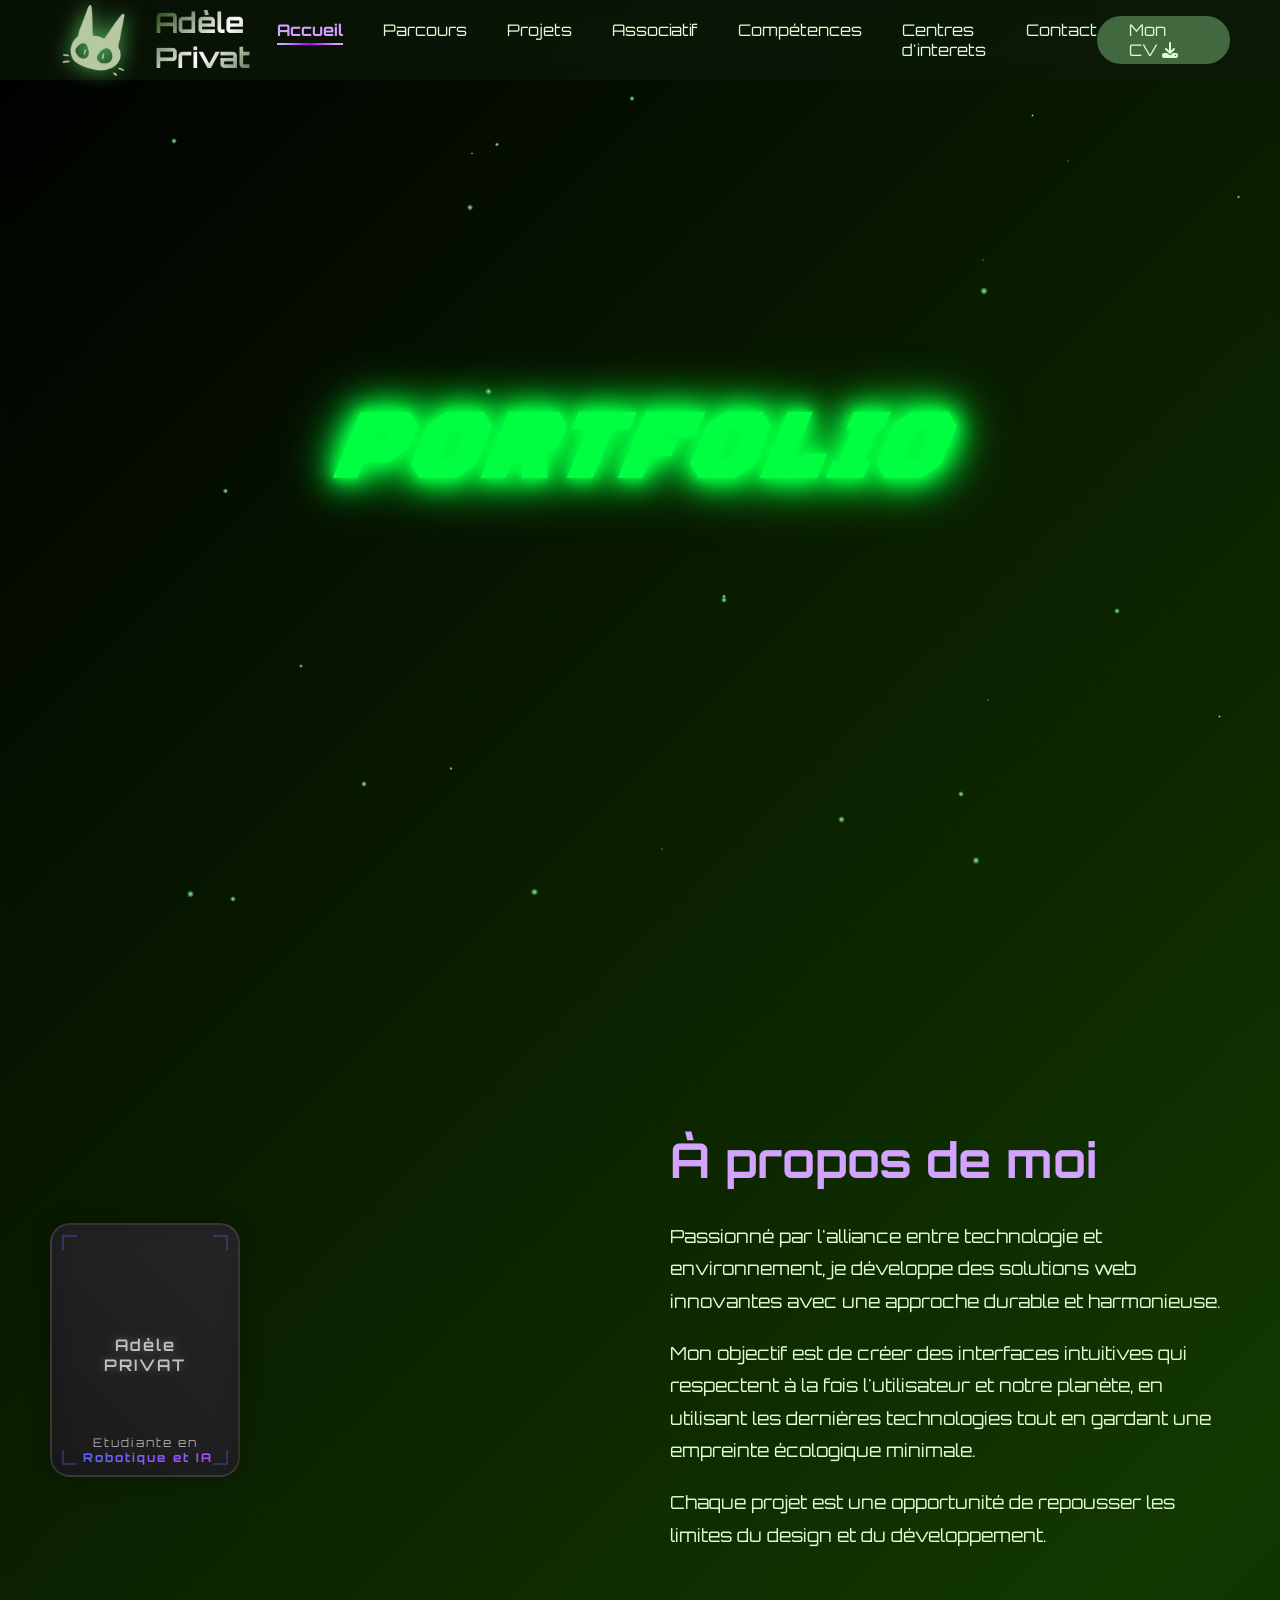
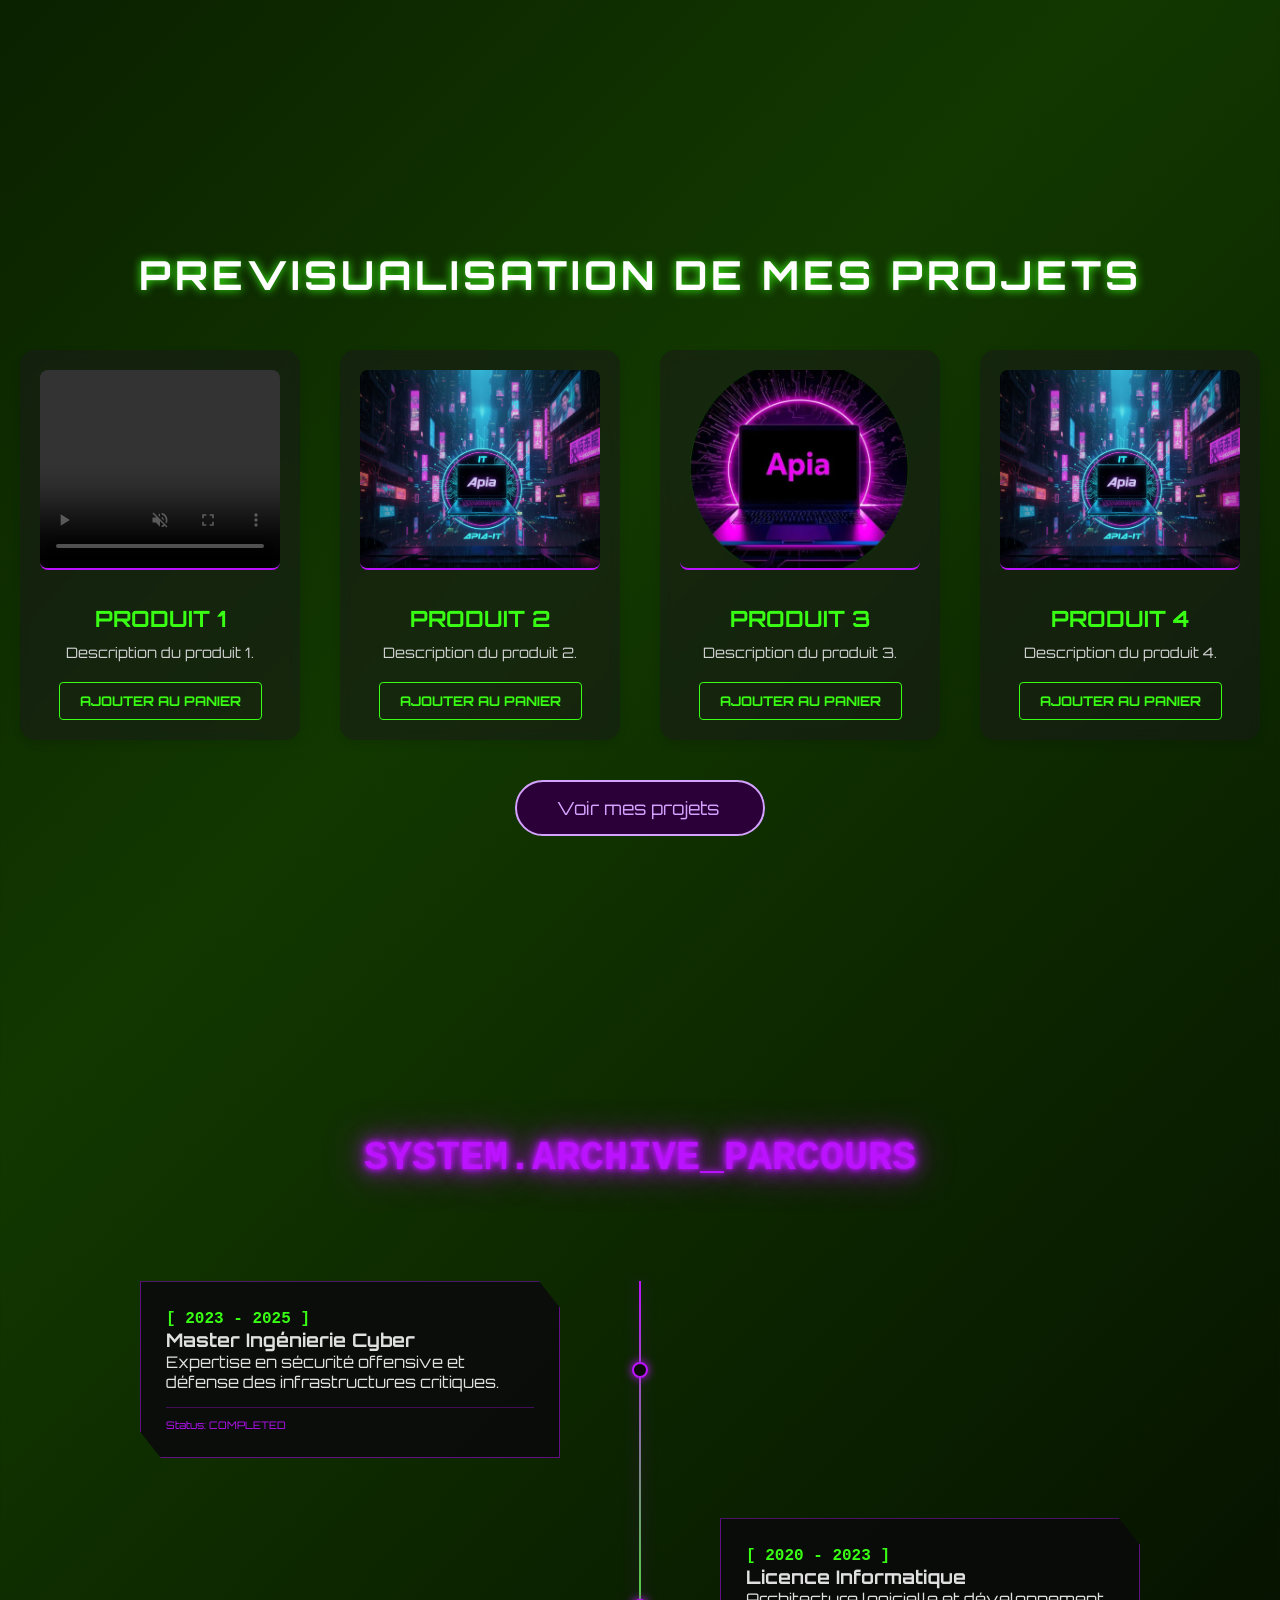
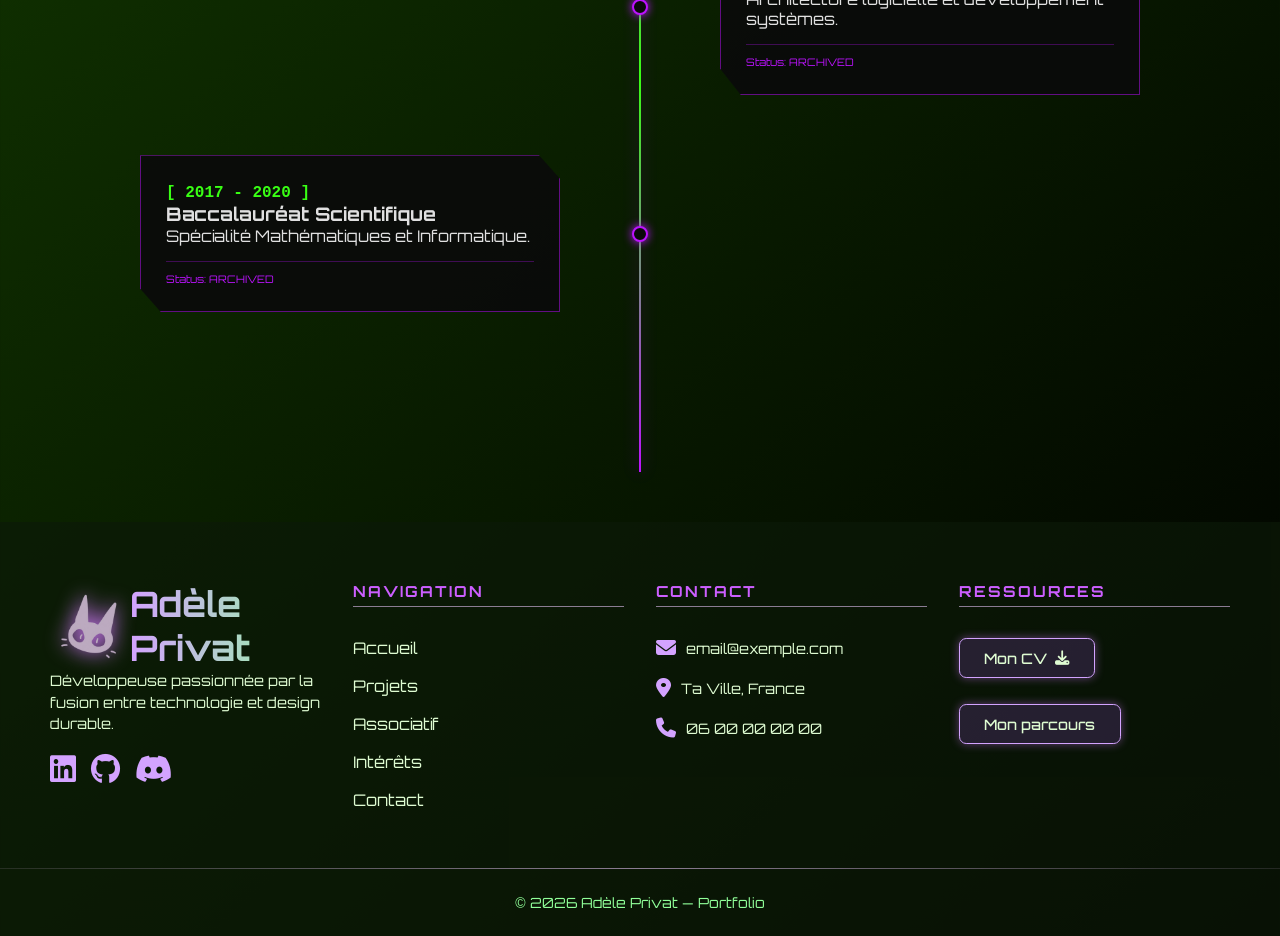
==== commit a27f723d: "site ziber" ====
--- a/Index.html
+++ b/Index.html
@@ -16,7 +16,7 @@
 
     <!-- Section Hero -->
     <section class="hero" id="accueil">
-      <div class="container">
+      <div class="container1">
         <div class="glitch-wrapper">
           <h1 class="glitch-text" data-text="Portfolio">Portfolio</h1>
         </div>
@@ -43,16 +43,22 @@
                 <div class="cyber-lines">
                   <span></span><span></span><span></span><span></span>
                 </div>
-                <p id="prompt">HOVER ME</p>
-                <div class="title">CYBER<br />CARD</div>
+                <p id="prompt">Adèle PRIVAT</p>
+                <div class="avatar-container">
+                  <img
+                    src="/assets/images/Avatar/Adele.png"
+                    alt="avatar_moi"
+                    class="avatar-img"
+                  />
+                </div>
                 <div class="glowing-elements">
                   <div class="glow-1"></div>
                   <div class="glow-2"></div>
                   <div class="glow-3"></div>
                 </div>
                 <div class="subtitle">
-                  <span>INTERACTIVE</span>
-                  <span class="highlight">3D EFFECT</span>
+                  <span>Etudiante en</span>
+                  <span class="highlight">Robotique et IA</span>
                 </div>
                 <div class="card-particles">
                   <span></span><span></span><span></span> <span></span
@@ -92,7 +98,7 @@
       <div class="wrapper">
         <div class="scroll-container">
           <div class="scroll-content">
-            <div class="card">
+            <div class="projet">
               <video
                 src="/assets/images/video/Teaserfinal.mp4"
                 alt="Produit 1"
@@ -105,7 +111,7 @@
               <button class="btn-ajouter-panier">Ajouter au Panier</button>
             </div>
 
-            <div class="card">
+            <div class="projet">
               <img
                 src="/assets/images/elements/Image_de_base_apia.png"
                 alt="Produit 2"
@@ -114,10 +120,92 @@
               <p>Description du produit 2.</p>
               <button class="btn-ajouter-panier">Ajouter au Panier</button>
             </div>
-            <div class="card">
+            <div class="projet">
               <img src="/assets/images/Avatar/Apia.png" alt="Produit 3" />
               <h3>Produit 3</h3>
               <p>Description du produit 3.</p>
+              <button class="btn-ajouter-panier">Ajouter au Panier</button>
+            </div>
+            <div class="projet">
+              <img
+                src="/assets/images/elements/Image_de_base_apia.png"
+                alt="Produit 2"
+              />
+              <h3>Produit 4</h3>
+              <p>Description du produit 4.</p>
+              <button class="btn-ajouter-panier">Ajouter au Panier</button>
+            </div>
+            <div class="projet">
+              <img
+                src="/assets/images/elements/Image_de_base_apia.png"
+                alt="Produit 2"
+              />
+              <h3>Produit 5</h3>
+              <p>Description du produit 5.</p>
+              <button class="btn-ajouter-panier">Ajouter au Panier</button>
+            </div>
+            <div class="projet">
+              <img
+                src="/assets/images/elements/Image_de_base_apia.png"
+                alt="Produit 2"
+              />
+              <h3>Produit 6</h3>
+              <p>Description du produit 6.</p>
+              <button class="btn-ajouter-panier">Ajouter au Panier</button>
+            </div>
+            <div class="projet">
+              <video
+                src="/assets/images/video/Teaserfinal.mp4"
+                alt="Produit 1"
+                controls
+                muted
+                autoplay
+              ></video>
+              <h3>Produit 1</h3>
+              <p>Description du produit 1.</p>
+              <button class="btn-ajouter-panier">Ajouter au Panier</button>
+            </div>
+
+            <div class="projet">
+              <img
+                src="/assets/images/elements/Image_de_base_apia.png"
+                alt="Produit 2"
+              />
+              <h3>Produit 2</h3>
+              <p>Description du produit 2.</p>
+              <button class="btn-ajouter-panier">Ajouter au Panier</button>
+            </div>
+            <div class="projet">
+              <img src="/assets/images/Avatar/Apia.png" alt="Produit 3" />
+              <h3>Produit 3</h3>
+              <p>Description du produit 3.</p>
+              <button class="btn-ajouter-panier">Ajouter au Panier</button>
+            </div>
+            <div class="projet">
+              <img
+                src="/assets/images/elements/Image_de_base_apia.png"
+                alt="Produit 2"
+              />
+              <h3>Produit 4</h3>
+              <p>Description du produit 4.</p>
+              <button class="btn-ajouter-panier">Ajouter au Panier</button>
+            </div>
+            <div class="projet">
+              <img
+                src="/assets/images/elements/Image_de_base_apia.png"
+                alt="Produit 2"
+              />
+              <h3>Produit 5</h3>
+              <p>Description du produit 5.</p>
+              <button class="btn-ajouter-panier">Ajouter au Panier</button>
+            </div>
+            <div class="projet">
+              <img
+                src="/assets/images/elements/Image_de_base_apia.png"
+                alt="Produit 2"
+              />
+              <h3>Produit 6</h3>
+              <p>Description du produit 6.</p>
               <button class="btn-ajouter-panier">Ajouter au Panier</button>
             </div>
           </div>
@@ -131,8 +219,45 @@
     </section>
 
     <!-- Section mon parcours -->
-    <section class="parcourt" id="parcourt">
-      <h2>Mon parcours</h2>
+    <section class="parcours" id="parcours">
+      <h2 class="cyber-title">System.Archive_Parcours</h2>
+
+      <div class="timeline">
+        <div class="timeline-line"></div>
+
+        <div class="node left top-1">
+          <div class="node-content">
+            <span class="date">[ 2023 - 2025 ]</span>
+            <h3>Master Ingénierie Cyber</h3>
+            <p>
+              Expertise en sécurité offensive et défense des infrastructures
+              critiques.
+            </p>
+            <div class="node-status">Status: COMPLETED</div>
+          </div>
+          <div class="node-dot"></div>
+        </div>
+
+        <div class="node right top-2">
+          <div class="node-content">
+            <span class="date">[ 2020 - 2023 ]</span>
+            <h3>Licence Informatique</h3>
+            <p>Architecture logicielle et développement systèmes.</p>
+            <div class="node-status">Status: ARCHIVED</div>
+          </div>
+          <div class="node-dot"></div>
+        </div>
+
+        <div class="node left top-3">
+          <div class="node-content">
+            <span class="date">[ 2017 - 2020 ]</span>
+            <h3>Baccalauréat Scientifique</h3>
+            <p>Spécialité Mathématiques et Informatique.</p>
+            <div class="node-status">Status: ARCHIVED</div>
+          </div>
+          <div class="node-dot"></div>
+        </div>
+      </div>
     </section>
 
     <footer id="footer-placeholder"></footer>
--- a/styles/global.css
+++ b/styles/global.css
@@ -19,6 +19,13 @@
   overflow-x: hidden;
 }
 
+.preview {
+  margin-top: 50px; /* Espace au-dessus */
+  margin-bottom: 300px; /* Espace en-dessous */
+  margin-left: 0; /* Assure qu'il n'y a rien sur les côtés */
+  margin-right: 0;
+}
+
 /* Particules animées en arrière-plan */
 .particles {
   position: fixed;
@@ -65,7 +72,7 @@
   padding: 0 20px;
 }
 
-.container {
+.container1 {
   position: relative;
   z-index: 1;
 }
@@ -400,23 +407,31 @@
   text-shadow: 0 0 10px rgba(255, 255, 255, 0.3);
 }
 
-.title {
+.avatar-container {
   opacity: 0;
   transition: 300ms ease-in-out;
   position: absolute;
-  font-size: 28px;
-  font-weight: 800;
-  letter-spacing: 4px;
-  text-align: center;
+  top: 20px; /* Positionnement en haut */
   width: 100%;
-  padding-top: 20px;
-  background: linear-gradient(45deg, #00ffaa, #00a2ff);
-  -webkit-background-clip: text;
-  -webkit-text-fill-color: transparent;
-  filter: drop-shadow(0 0 15px rgba(0, 255, 170, 0.3));
-  text-shadow:
-    0 0 10px rgba(92, 103, 255, 0.5),
-    0 0 20px rgba(92, 103, 255, 0.3);
+  display: flex;
+  justify-content: center;
+  align-items: center;
+  filter: drop-shadow(0 0 10px rgba(0, 255, 170, 0.5));
+}
+
+.avatar-img {
+  width: 80px; /* Ajuste la taille selon tes besoins */
+  height: 80px;
+  object-fit: cover;
+  border-radius: 50%; /* Optionnel : pour un avatar rond */
+  border: 2px solid #00ffaa;
+}
+
+/* Mise à jour du déclencheur de survol (Hover) */
+/* Remplace .tracker:hover ~ #card .title par : */
+.tracker:hover ~ #card .avatar-container {
+  opacity: 1;
+  transform: translateY(5px);
 }
 
 .subtitle {
@@ -995,20 +1010,6 @@
   }
 }
 
-/* Modyfikacja istniejących styli */
-#card:hover .card-glare {
-  opacity: 1;
-}
-
-.corner-elements span {
-  transition: all 0.3s ease;
-}
-
-#card:hover .corner-elements span {
-  border-color: rgba(92, 103, 255, 0.8);
-  box-shadow: 0 0 10px rgba(92, 103, 255, 0.5);
-}
-
 .about-content h2 {
   font-size: 48px;
   margin-bottom: 30px;
@@ -1022,121 +1023,112 @@
   margin-bottom: 20px;
 }
 
-.wrapper img {
-  height: 150px;
-  width: 100px;
-}
-
-.wrapper img:hover {
-  transform: scale(1.05);
-  transition: transform 0.3s ease;
-}
-
-/* ANIMATION MARQUEE VERTICALE POUR LES PRODUITS
-  ATTENTION, METHODE OBSOLETE!!! PRIORISER LES KEYFRAMES */
-/* .marquee {
-  overflow: hidden;
-  position: relative;
-  background: #f0f0f0;
-  color: #333;
-  border: 1px solid #ccc;
-  border-radius: 8px;
-  height: 200px; /* Hauteur fixe pour le conteneur */
-/* }
-
-.marquee-content {
-  display: flex;
-  flex-direction: column;
-  position: absolute;
-  width: 100%;
-  animation: scrollUp 10s linear infinite;
-}
-.paused {
-  animation-play-state: paused; /* Met en pause l'animation */
-/* } */
-
-.wrapper {
-  width: 100%;
-  overflow: hidden; /* Cache le débordement */
-  position: relative; /* Pour positionner les éléments internes */
-  background: #f0f0f0;
-  padding: 20px 0; /* Ajoute de l'espace en haut et en bas */
-}
+/* partie previsualisation projet */
+
+/* Palette de couleurs & Variables */
+:root {
+  --futur-black: #050505;
+  --futur-gray: #1a1a1a;
+  --futur-light-gray: #d1d1d1;
+  --neon-green: #39ff14;
+  --neon-purple: #bc13fe;
+  --glass-bg: rgba(255, 255, 255, 0.05);
+}
+
+#preview h2 {
+  text-align: center;
+  font-size: 2.5rem;
+  text-transform: uppercase;
+  letter-spacing: 4px;
+  color: white;
+  text-shadow: 0 0 10px var(--neon-green);
+  margin-bottom: 50px;
+}
+
+/* CONTAINER & WRAPPER */
+
 .scroll-container {
   display: flex;
   width: max-content;
 }
+
 .scroll-content {
   display: flex;
-  gap: 20px;
-  animation: scroll 20s linear infinite;
+  gap: 40px; /* Espacement réajusté pour plus d'aération */
+  padding: 0 20px;
+  animation: scroll 25s linear infinite;
 }
 
 .scroll-content:hover {
-  animation-play-state: paused; /* Met en pause l'animation au survol */
+  animation-play-state: paused;
+}
+
+/* CARTES PROJET */
+.projet {
+  background-color: #1a1a1a86;
+  box-shadow: 0 4px 8px rgba(0, 0, 0, 0.1);
+  border-radius: 15px;
+  padding: 20px;
+  text-align: center;
+  transition: all 0.4s cubic-bezier(0.175, 0.885, 0.32, 1.275);
+  width: 280px; /* Largeur fixe pour la consistance */
+  backdrop-filter: blur(5px);
+}
+
+.projet:hover {
+  transform: translateY(-15px) scale(1.02);
+  border-color: var(--neon-green);
+  box-shadow: 0 0 25px rgba(57, 255, 20, 0.2);
 }
 
 .scroll-content video,
 .scroll-content img {
-  width: 150px;
-  height: 250px;
-  flex-shrink: 0; /* Empêche les images de rétrécir */
-  border-radius: 10px;
-  object-fit: cover; /* Assure que l'image couvre bien son conteneur */
-}
-
-/* CARTES PRODUITS */
-.card {
-  text-align: center;
-  box-shadow: 0 4px 8px rgba(0, 0, 0, 0.1);
-  border-radius: 10px;
-}
-
-.card h3 {
-  margin: 10px 0; /* Espace au-dessus et en dessous du titre */
-  color: #007bff;
-}
-.card p {
-  margin: 0 10px 10px 10px; /* Espace autour du texte */
-  color: #555;
-}
-.card button {
-  background: linear-gradient(to right, #007bff, #0056b3);
-  color: white;
-  border: solid 1px #0056b3;
+  width: 100%;
+  height: 200px;
+  border-radius: 8px;
+  object-fit: cover;
+  border-bottom: 2px solid var(--neon-purple);
+  margin-bottom: 15px;
+}
+
+.projet h3 {
+  font-size: 1.4rem;
+  margin: 15px 0 10px 0;
+  color: var(--neon-green);
+  text-transform: uppercase;
+}
+
+.projet p {
+  font-size: 0.9rem;
+  color: var(--futur-light-gray);
+  margin-bottom: 20px;
+  line-height: 1.4;
+}
+
+/* BOUTON AJOUTER AU PANIER */
+.btn-ajouter-panier {
+  background: transparent;
+  color: var(--neon-green);
+  border: 1px solid var(--neon-green);
   padding: 10px 20px;
-  border-radius: 5px;
+  border-radius: 4px;
   cursor: pointer;
-  animation: changementColor 3s infinite;
-}
-
-.card:hover {
-  transform: scale(1.05);
-  transition: transform 0.3s ease;
-}
-
-@keyframes scroll {
-  0% {
-    transform: translateX(0);
-  }
-  100% {
-    transform: translateX(-50%); /* Déplace de la moitié de la largeur totale */
-  }
-}
-@keyframes changementColor {
-  0% {
-    background: linear-gradient(to right, #007bff, #0056b3);
-  }
-  50% {
-    background: linear-gradient(to right, #0056b3, #003f7f);
-  }
-  100% {
-    background: linear-gradient(to right, #007bff, #0056b3);
-  }
-}
-
+  text-transform: uppercase;
+  font-weight: bold;
+  transition: all 0.3s;
+  position: relative;
+}
+
+.btn-ajouter-panier:hover {
+  background: var(--neon-green);
+  color: black;
+  box-shadow: 0 0 15px var(--neon-green);
+}
+
+/* BOUTON CTA FINAL */
 .cta-buttons {
   display: flex;
+  margin-top: 40px;
   gap: 20px;
   justify-content: center;
   flex-wrap: wrap;
@@ -1195,6 +1187,147 @@
   box-shadow: 0 10px 30px var(--color-pepstransP);
 }
 
+/* ANIMATION SCROLL */
+@keyframes scroll {
+  0% {
+    transform: translateX(0);
+  }
+  100% {
+    transform: translateX(-50%);
+  }
+}
+
+/* 1. Titre en Violet Néon */
+.cyber-title {
+  color: #bc13fe; /* Ton violet de base */
+  text-align: center;
+  text-transform: uppercase;
+  font-family: "Courier New", monospace;
+  font-size: 2.5rem;
+  margin-bottom: 50px;
+  text-shadow:
+    0 0 5px #bc13fe,
+    0 0 10px #bc13fe,
+    0 0 20px #bc13fe,
+    0 0 40px #bc13fe;
+  animation: flicker 1.5s infinite alternate;
+}
+
+/* 2. Structure de la Timeline */
+.timeline {
+  position: relative;
+  max-width: 1000px;
+  margin: 0 auto;
+  padding: 50px 0;
+  display: flex;
+  flex-direction: column;
+}
+
+.timeline-line {
+  position: absolute;
+  left: 50%;
+  width: 2px;
+  height: 100%;
+  background: linear-gradient(to bottom, #bc13fe, #39ff14, #bc13fe);
+  transform: translateX(-50%);
+  box-shadow: 0 0 15px rgba(188, 19, 254, 0.4);
+}
+
+/* 3. Les Noeuds (Conteneurs) */
+.node {
+  width: 100%;
+  position: relative; /* Crucial pour le placement des points */
+  margin-bottom: 60px;
+  display: flex;
+}
+
+.node.left {
+  justify-content: flex-start;
+}
+.node.right {
+  justify-content: flex-end;
+}
+
+/* 4. Le Contenu */
+.node-content {
+  width: 42%;
+  background: rgba(10, 10, 10, 0.9);
+  border: 1px solid rgba(188, 19, 254, 0.5);
+  padding: 25px;
+  position: relative;
+  clip-path: polygon(0% 0%, 95% 0%, 100% 15%, 100% 100%, 5% 100%, 0% 85%);
+  transition: all 0.3s ease;
+  cursor: pointer;
+  z-index: 5;
+}
+
+/* 5. Les Points (Cercle Timeline) */
+.node-dot {
+  position: absolute;
+  left: 50%; /* On le place exactement au centre de la timeline */
+  top: 50%;
+  transform: translate(-50%, -50%); /* Centrage parfait */
+  width: 16px;
+  height: 16px;
+  background: #0a0a0a;
+  border: 2px solid #bc13fe; /* Violet par défaut */
+  border-radius: 50%;
+  z-index: 10;
+  box-shadow: 0 0 10px #bc13fe;
+  transition: all 0.3s ease;
+}
+
+/* 6. Interaction HOVER (Le point devient vert quand on survole le contenu) */
+.node:hover .node-dot {
+  background: #39ff14;
+  border-color: #39ff14;
+  box-shadow: 0 0 20px #39ff14;
+  transform: translate(-50%, -50%) scale(1.3);
+}
+
+.node:hover .node-content {
+  border-color: #39ff14;
+  box-shadow: 0 0 15px rgba(57, 255, 20, 0.2);
+  transform: translateY(-5px);
+}
+
+/* 7. Détails visuels */
+.date {
+  color: #39ff14;
+  font-family: "Courier New", monospace;
+  font-weight: bold;
+}
+
+.node-status {
+  margin-top: 15px;
+  font-size: 0.65rem;
+  color: #bc13fe;
+  border-top: 1px solid rgba(188, 19, 254, 0.3);
+  padding-top: 10px;
+}
+
+/* Animation de scintillement pour le titre */
+@keyframes flicker {
+  0%,
+  18%,
+  22%,
+  25%,
+  53%,
+  57%,
+  100% {
+    text-shadow:
+      0 0 5px #bc13fe,
+      0 0 10px #bc13fe,
+      0 0 20px #bc13fe;
+  }
+  20%,
+  24%,
+  55% {
+    text-shadow: none;
+    color: rgba(188, 19, 254, 0.5);
+  }
+}
+
 /* Responsive */
 @media (max-width: 768px) {
   header {
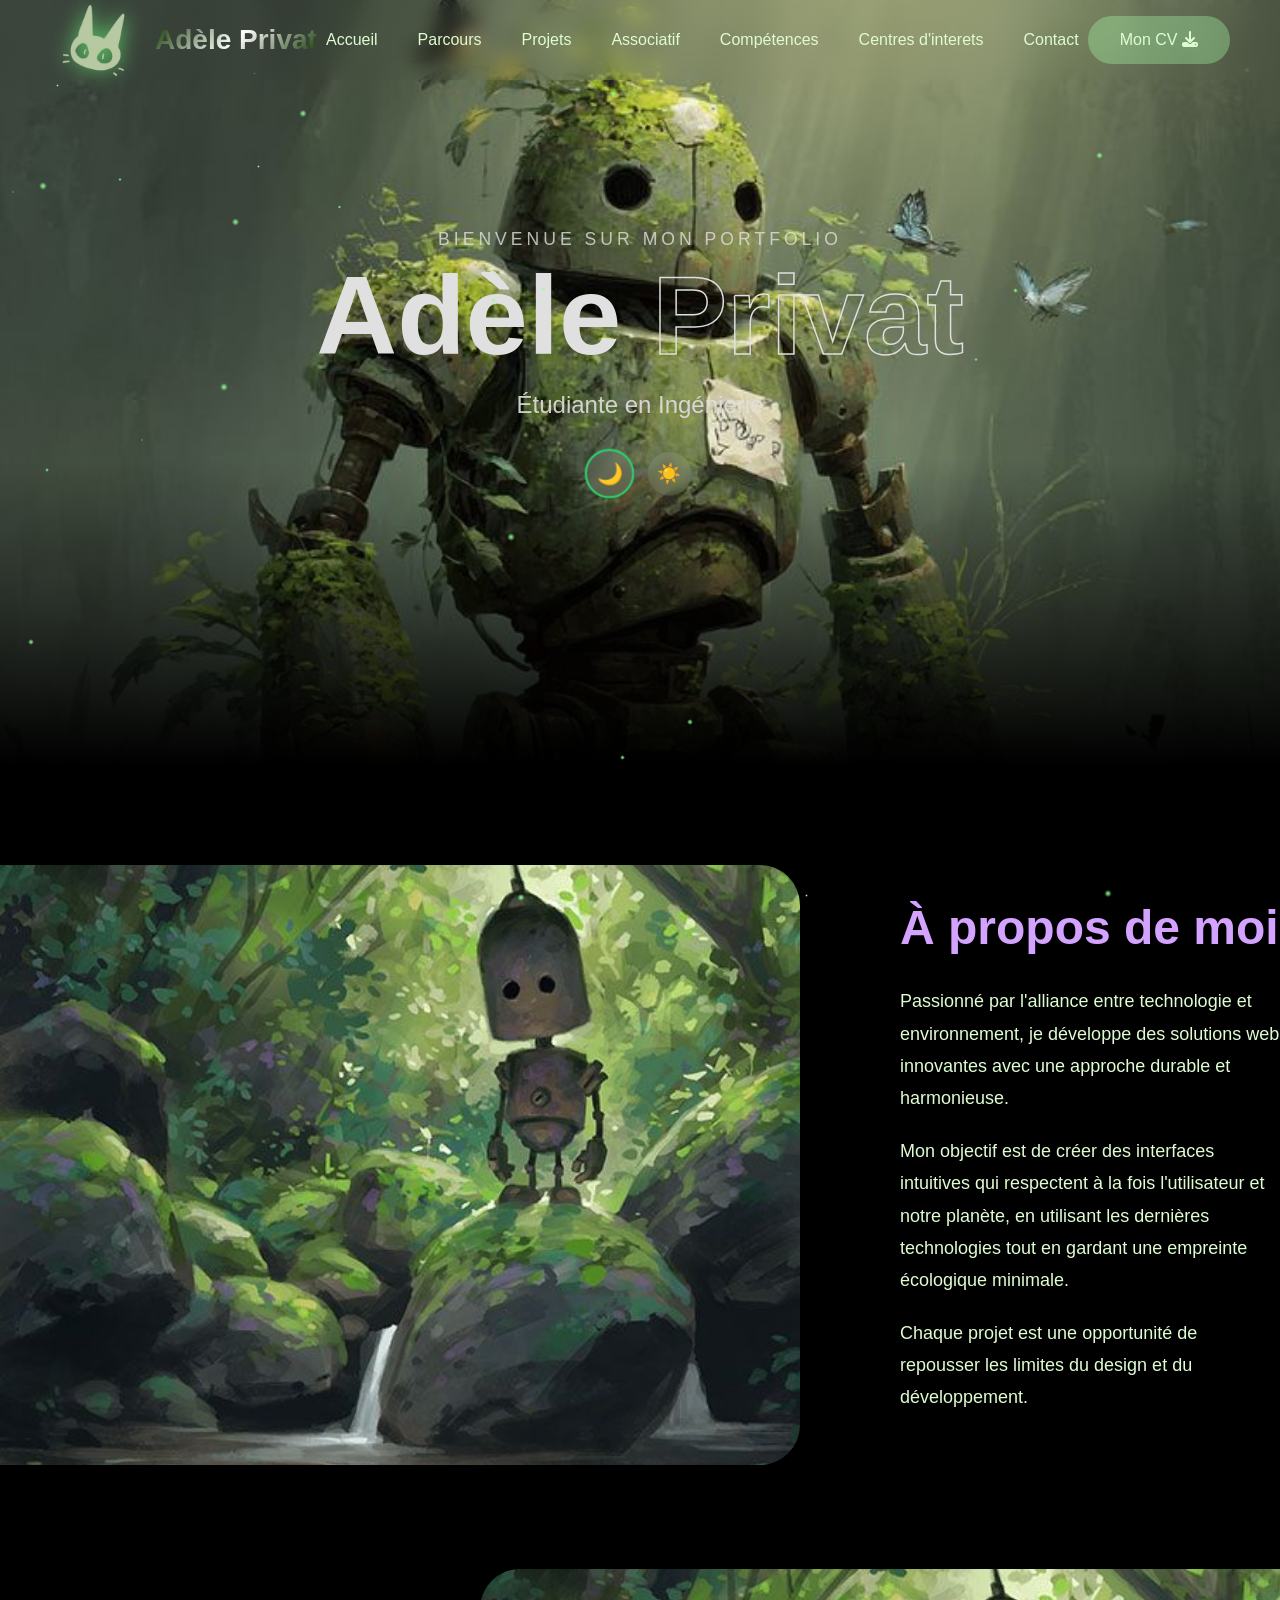
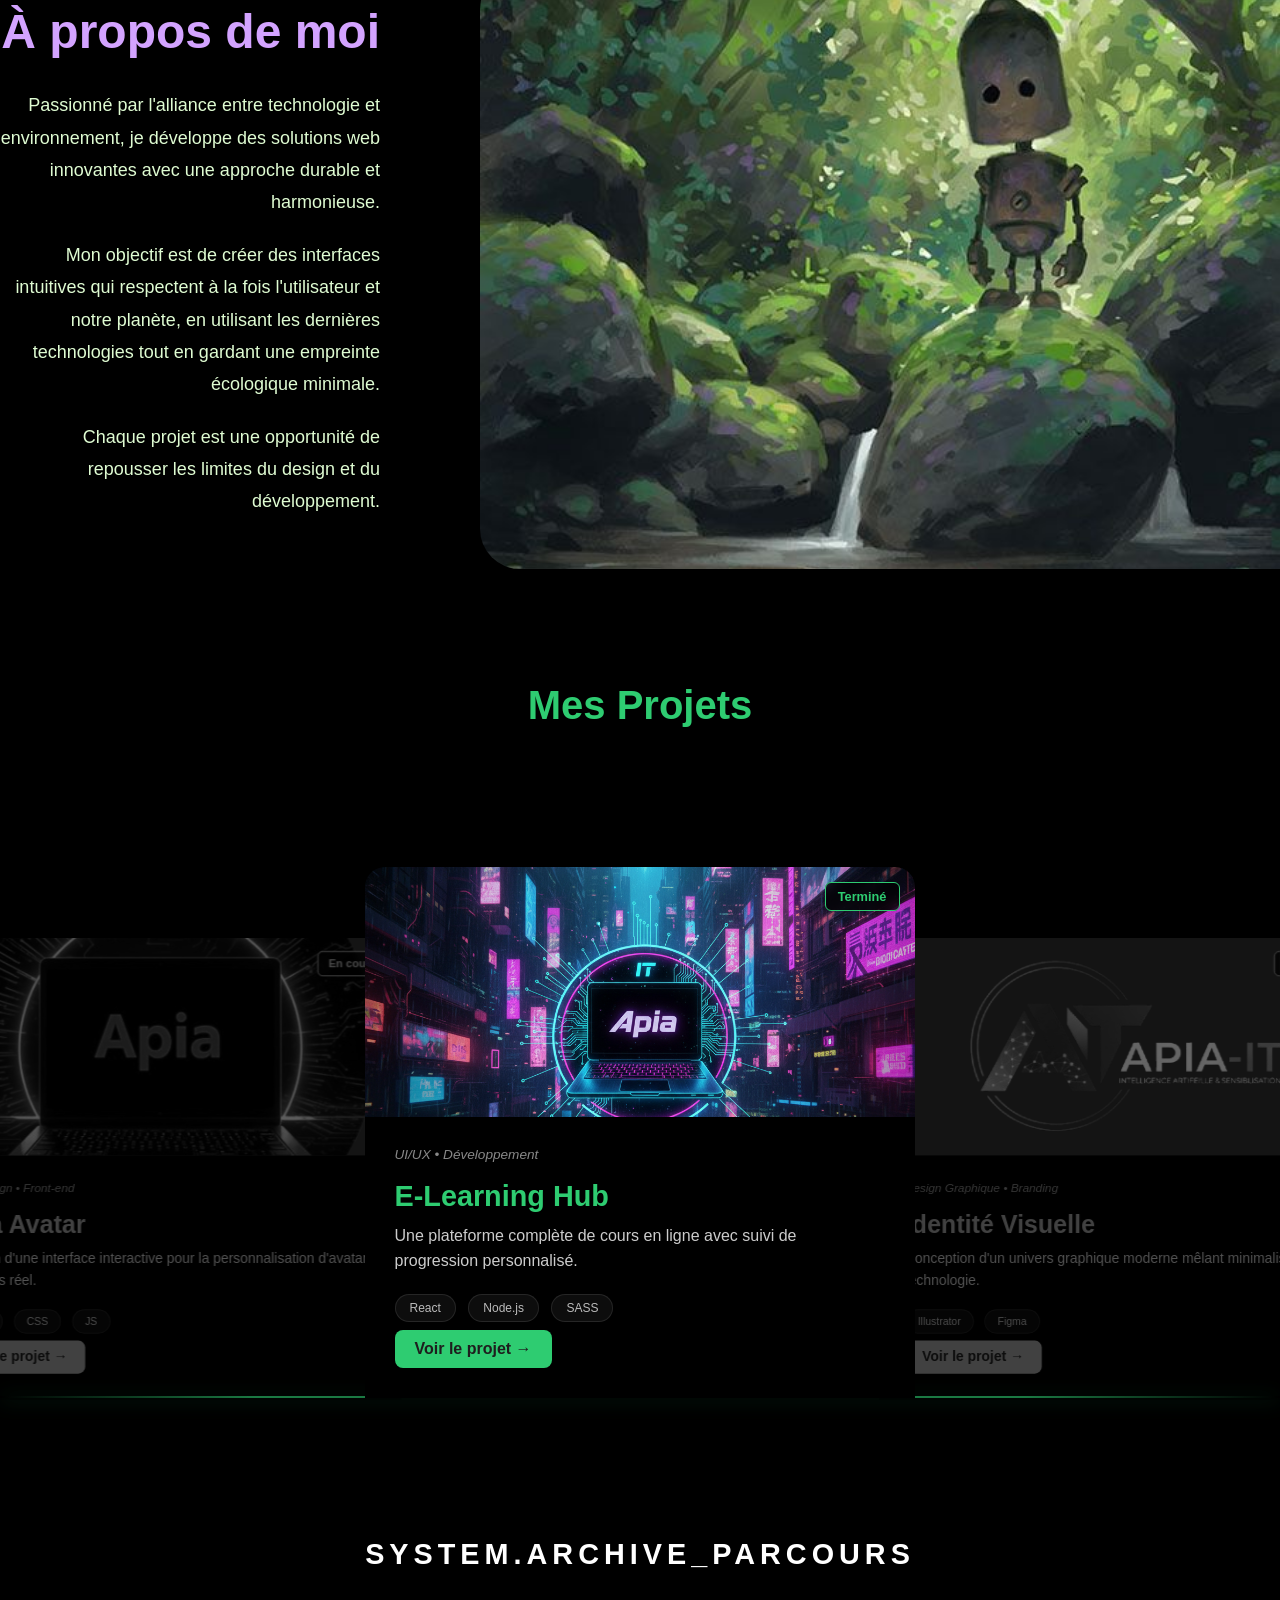
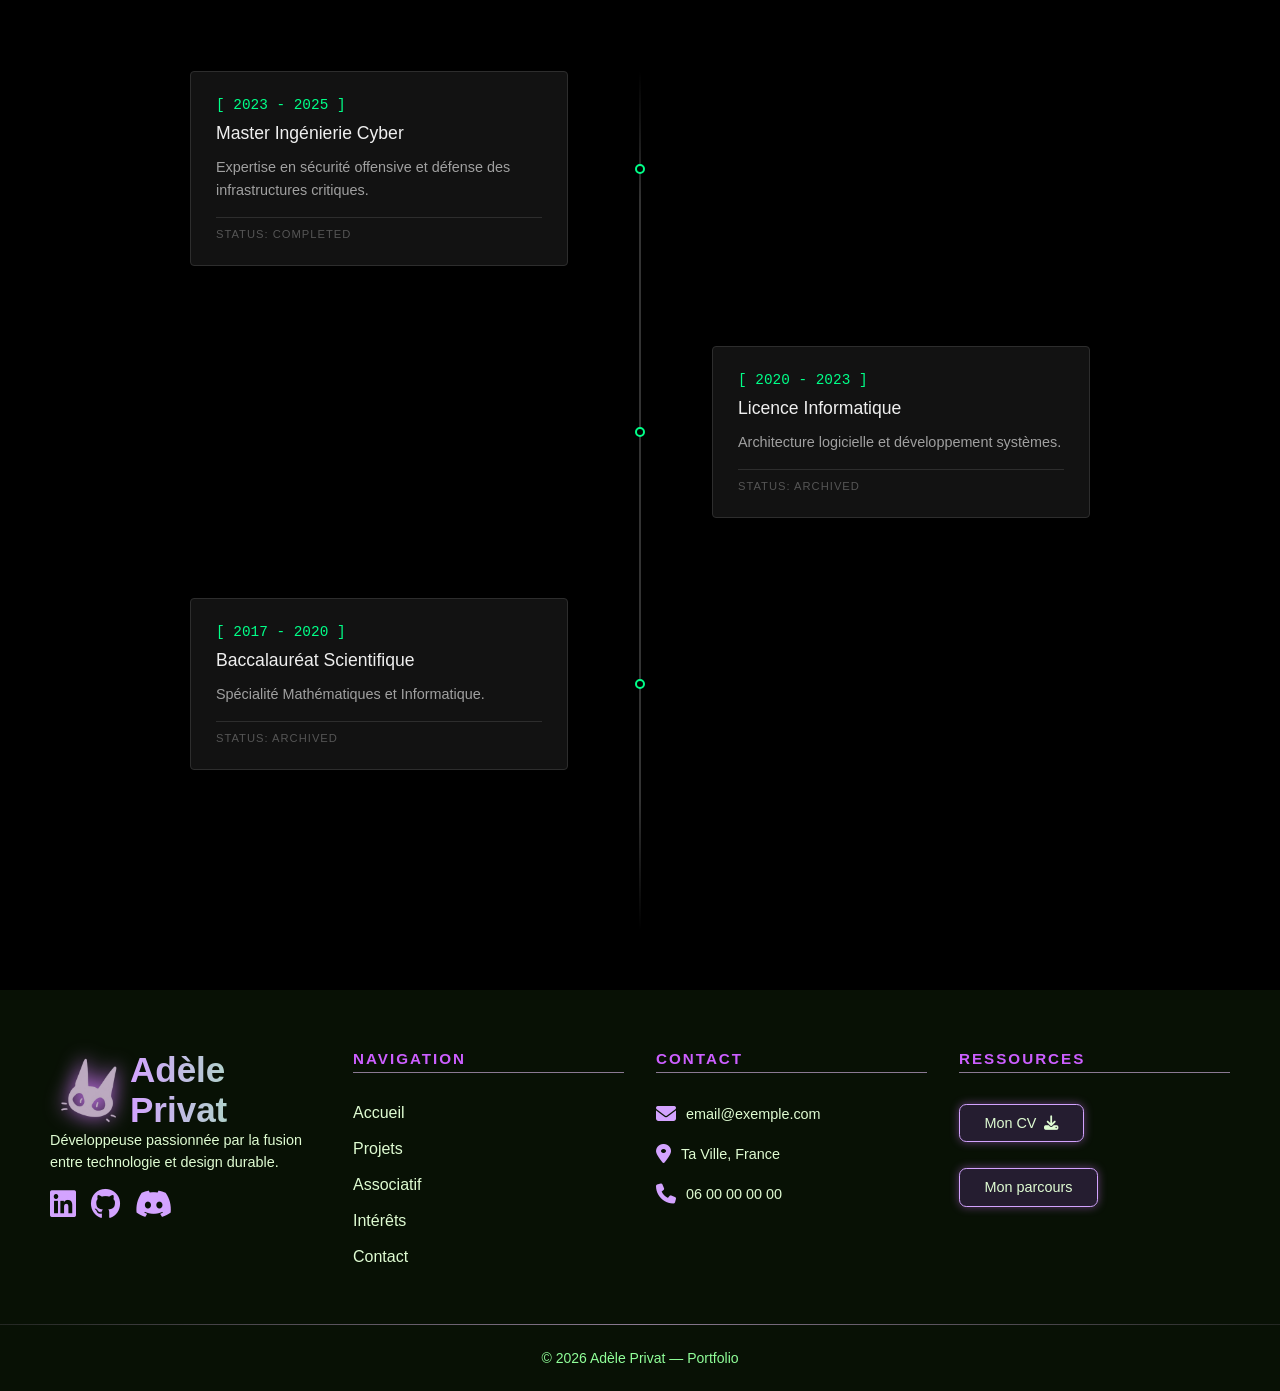
==== commit d9fa3e84: "version plus pro" ====
--- a/Index.html
+++ b/Index.html
@@ -14,63 +14,39 @@
     <!-- Header -->
     <header id="header-placeholder"></header>
 
-    <!-- Section Hero -->
-    <section class="hero" id="accueil">
-      <div class="container1">
-        <div class="glitch-wrapper">
-          <h1 class="glitch-text" data-text="Portfolio">Portfolio</h1>
-        </div>
-      </div>
-    </section>
-
-    <!-- Section À propos -->
+    <section class="accueil-intro" id="accueil">
+      <div class="accueil-contenu">
+        <p class="accueil-sur-titre">Bienvenue sur mon portfolio</p>
+        <h1 class="accueil-nom">Adèle <span>Privat</span></h1>
+        <div class="accueil-metier">Étudiante en Ingénierie</div>
+
+        <div class="selecteur-theme">
+          <button
+            class="bouton-theme sombre active"
+            onclick="setTheme('dark', this)"
+            title="Mode Sombre"
+          >
+            <span class="icone-lune">🌙</span>
+          </button>
+          <button
+            class="bouton-theme clair"
+            onclick="setTheme('light', this)"
+            title="Mode Clair"
+          >
+            <span class="icone-soleil">☀️</span>
+          </button>
+        </div>
+      </div>
+    </section>
+
     <section class="about" id="about">
       <div class="about-container">
-        <div class="container noselect">
-          <div class="canvas">
-            <div class="tracker tr-1"></div>
-            <div class="tracker tr-2"></div>
-            <div class="tracker tr-3"></div>
-            <div class="tracker tr-4"></div>
-            <div class="tracker tr-5"></div>
-            <div class="tracker tr-6"></div>
-            <div class="tracker tr-7"></div>
-            <div class="tracker tr-8"></div>
-            <div class="tracker tr-9"></div>
-            <div id="card">
-              <div class="card-content">
-                <div class="card-glare"></div>
-                <div class="cyber-lines">
-                  <span></span><span></span><span></span><span></span>
-                </div>
-                <p id="prompt">Adèle PRIVAT</p>
-                <div class="avatar-container">
-                  <img
-                    src="/assets/images/Avatar/Adele.png"
-                    alt="avatar_moi"
-                    class="avatar-img"
-                  />
-                </div>
-                <div class="glowing-elements">
-                  <div class="glow-1"></div>
-                  <div class="glow-2"></div>
-                  <div class="glow-3"></div>
-                </div>
-                <div class="subtitle">
-                  <span>Etudiante en</span>
-                  <span class="highlight">Robotique et IA</span>
-                </div>
-                <div class="card-particles">
-                  <span></span><span></span><span></span> <span></span
-                  ><span></span><span></span>
-                </div>
-                <div class="corner-elements">
-                  <span></span><span></span><span></span><span></span>
-                </div>
-                <div class="scan-line"></div>
-              </div>
-            </div>
-          </div>
+        <div class="about-image-wrapper">
+          <img
+            src="/assets/images/elements/robot2.jpeg"
+            class="about-image"
+            alt="Robot"
+          />
         </div>
         <div class="about-content">
           <h2>À propos de moi</h2>
@@ -79,142 +55,155 @@
             développe des solutions web innovantes avec une approche durable et
             harmonieuse.
           </p>
+
           <p>
             Mon objectif est de créer des interfaces intuitives qui respectent à
             la fois l'utilisateur et notre planète, en utilisant les dernières
             technologies tout en gardant une empreinte écologique minimale.
           </p>
+
           <p>
             Chaque projet est une opportunité de repousser les limites du design
             et du développement.
           </p>
         </div>
       </div>
+      <div class="about-container">
+        <div class="about-content-bas">
+          <h2>À propos de moi</h2>
+          <p>
+            Passionné par l'alliance entre technologie et environnement, je
+            développe des solutions web innovantes avec une approche durable et
+            harmonieuse.
+          </p>
+
+          <p>
+            Mon objectif est de créer des interfaces intuitives qui respectent à
+            la fois l'utilisateur et notre planète, en utilisant les dernières
+            technologies tout en gardant une empreinte écologique minimale.
+          </p>
+
+          <p>
+            Chaque projet est une opportunité de repousser les limites du design
+            et du développement.
+          </p>
+        </div>
+        <div class="about-image-wrapper">
+          <img
+            src="/assets/images/elements/robot2.jpeg"
+            class="about-image-bas"
+            alt="Robot"
+          />
+        </div>
+      </div>
     </section>
 
     <!-- Section previsualisation des projet -->
-    <section class="preview" id="preview">
-      <h2>Previsualisation de mes projets</h2>
-      <div class="wrapper">
-        <div class="scroll-container">
-          <div class="scroll-content">
-            <div class="projet">
-              <video
-                src="/assets/images/video/Teaserfinal.mp4"
-                alt="Produit 1"
-                controls
-                muted
-                autoplay
-              ></video>
-              <h3>Produit 1</h3>
-              <p>Description du produit 1.</p>
-              <button class="btn-ajouter-panier">Ajouter au Panier</button>
-            </div>
-
-            <div class="projet">
-              <img
-                src="/assets/images/elements/Image_de_base_apia.png"
-                alt="Produit 2"
-              />
-              <h3>Produit 2</h3>
-              <p>Description du produit 2.</p>
-              <button class="btn-ajouter-panier">Ajouter au Panier</button>
-            </div>
-            <div class="projet">
-              <img src="/assets/images/Avatar/Apia.png" alt="Produit 3" />
-              <h3>Produit 3</h3>
-              <p>Description du produit 3.</p>
-              <button class="btn-ajouter-panier">Ajouter au Panier</button>
-            </div>
-            <div class="projet">
-              <img
-                src="/assets/images/elements/Image_de_base_apia.png"
-                alt="Produit 2"
-              />
-              <h3>Produit 4</h3>
-              <p>Description du produit 4.</p>
-              <button class="btn-ajouter-panier">Ajouter au Panier</button>
-            </div>
-            <div class="projet">
-              <img
-                src="/assets/images/elements/Image_de_base_apia.png"
-                alt="Produit 2"
-              />
-              <h3>Produit 5</h3>
-              <p>Description du produit 5.</p>
-              <button class="btn-ajouter-panier">Ajouter au Panier</button>
-            </div>
-            <div class="projet">
-              <img
-                src="/assets/images/elements/Image_de_base_apia.png"
-                alt="Produit 2"
-              />
-              <h3>Produit 6</h3>
-              <p>Description du produit 6.</p>
-              <button class="btn-ajouter-panier">Ajouter au Panier</button>
-            </div>
-            <div class="projet">
-              <video
-                src="/assets/images/video/Teaserfinal.mp4"
-                alt="Produit 1"
-                controls
-                muted
-                autoplay
-              ></video>
-              <h3>Produit 1</h3>
-              <p>Description du produit 1.</p>
-              <button class="btn-ajouter-panier">Ajouter au Panier</button>
-            </div>
-
-            <div class="projet">
-              <img
-                src="/assets/images/elements/Image_de_base_apia.png"
-                alt="Produit 2"
-              />
-              <h3>Produit 2</h3>
-              <p>Description du produit 2.</p>
-              <button class="btn-ajouter-panier">Ajouter au Panier</button>
-            </div>
-            <div class="projet">
-              <img src="/assets/images/Avatar/Apia.png" alt="Produit 3" />
-              <h3>Produit 3</h3>
-              <p>Description du produit 3.</p>
-              <button class="btn-ajouter-panier">Ajouter au Panier</button>
-            </div>
-            <div class="projet">
-              <img
-                src="/assets/images/elements/Image_de_base_apia.png"
-                alt="Produit 2"
-              />
-              <h3>Produit 4</h3>
-              <p>Description du produit 4.</p>
-              <button class="btn-ajouter-panier">Ajouter au Panier</button>
-            </div>
-            <div class="projet">
-              <img
-                src="/assets/images/elements/Image_de_base_apia.png"
-                alt="Produit 2"
-              />
-              <h3>Produit 5</h3>
-              <p>Description du produit 5.</p>
-              <button class="btn-ajouter-panier">Ajouter au Panier</button>
-            </div>
-            <div class="projet">
-              <img
-                src="/assets/images/elements/Image_de_base_apia.png"
-                alt="Produit 2"
-              />
-              <h3>Produit 6</h3>
-              <p>Description du produit 6.</p>
-              <button class="btn-ajouter-panier">Ajouter au Panier</button>
-            </div>
-          </div>
-        </div>
-      </div>
-      <div class="cta-buttons">
-        <a href="page/projet.html" class="btn btn-secondary">
-          Voir mes projets
-        </a>
+    <section class="project-preview" id="preview">
+      <h2 class="section-title">Mes Projets</h2>
+
+      <div class="carousel-container">
+        <article class="card">
+          <div class="card-image-container">
+            <img src="/assets/images/Avatar/Apia.png" alt="Projet Apia" />
+            <span class="card-status status-ongoing">En cours</span>
+          </div>
+
+          <div class="card-content">
+            <p class="card-topics">Web Design • Front-end</p>
+            <h3 class="card-title">Apia Avatar</h3>
+            <p class="card-description">
+              Création d'une interface interactive pour la personnalisation
+              d'avatars en temps réel.
+            </p>
+
+            <div class="card-skills">
+              <span class="skill-badge">HTML</span>
+              <span class="skill-badge">CSS</span>
+              <span class="skill-badge">JS</span>
+            </div>
+
+            <a href="#" class="btn-details">Voir le projet →</a>
+          </div>
+        </article>
+
+        <article class="card">
+          <div class="card-image-container">
+            <img
+              src="/assets/images/elements/Image_de_base_apia.png"
+              alt="Plateforme E-learning"
+            />
+            <span class="card-status status-done">Terminé</span>
+          </div>
+
+          <div class="card-content">
+            <p class="card-topics">UI/UX • Développement</p>
+            <h3 class="card-title">E-Learning Hub</h3>
+            <p class="card-description">
+              Une plateforme complète de cours en ligne avec suivi de
+              progression personnalisé.
+            </p>
+
+            <div class="card-skills">
+              <span class="skill-badge">React</span>
+              <span class="skill-badge">Node.js</span>
+              <span class="skill-badge">SASS</span>
+            </div>
+
+            <a href="#" class="btn-details">Voir le projet →</a>
+          </div>
+        </article>
+
+        <article class="card">
+          <div class="card-image-container">
+            <img
+              src="/assets/images/logo/LogoApia_blanc.png"
+              alt="Branding Apia"
+            />
+            <span class="card-status status-ongoing">En cours</span>
+          </div>
+
+          <div class="card-content">
+            <p class="card-topics">Design Graphique • Branding</p>
+            <h3 class="card-title">Identité Visuelle</h3>
+            <p class="card-description">
+              Conception d'un univers graphique moderne mêlant minimalisme et
+              technologie.
+            </p>
+
+            <div class="card-skills">
+              <span class="skill-badge">Illustrator</span>
+              <span class="skill-badge">Figma</span>
+            </div>
+
+            <a href="#" class="btn-details">Voir le projet →</a>
+          </div>
+        </article>
+
+        <article class="card">
+          <div class="card-image-container">
+            <img src="/assets/images/Avatar/Adele.png" alt="Projet Apia" />
+            <span class="card-status status-ongoing">En cours</span>
+          </div>
+
+          <div class="card-content">
+            <p class="card-topics">Web Design • Front-end</p>
+            <h3 class="card-title">Apia Avatar</h3>
+            <p class="card-description">
+              Création d'une interface interactive pour la personnalisation
+              d'avatars en temps réel.
+            </p>
+
+            <div class="card-skills">
+              <span class="skill-badge">HTML</span>
+              <span class="skill-badge">CSS</span>
+              <span class="skill-badge">JS</span>
+            </div>
+
+            <a href="#" class="btn-details">Voir le projet →</a>
+          </div>
+        </article>
+        <div class="carousel-line"></div>
       </div>
     </section>
 
--- a/styles/global.css
+++ b/styles/global.css
@@ -1,20 +1,21 @@
-@import url("https://fonts.googleapis.com/css2?family=Orbitron:wght@400;700;900&family=Rajdhani:wght@600;700&display=swap");
-@import url("https://fonts.googleapis.com/css2?family=Black+Ops+One&family=Audiowide&family=Saira+Condensed:wght@700;900&display=swap");
 * {
   margin: 0;
   padding: 0;
   box-sizing: border-box;
-  font-family: "Orbitron", sans-serif;
+
+  /* Utilise la police native du système d'exploitation */
+  font-family:
+    -apple-system, BlinkMacSystemFont, "Segoe UI", Roboto, Helvetica, Arial,
+    sans-serif, "Apple Color Emoji", "Segoe UI Emoji";
+
+  /* Rendu plus lisse sur Mac/iOS */
+  -webkit-font-smoothing: antialiased;
+  -moz-osx-font-smoothing: grayscale;
 }
 
 body {
   font-family: "Segoe UI", Tahoma, Geneva, Verdana, sans-serif;
-  background: linear-gradient(
-    135deg,
-    var(--color-noir) 0%,
-    var(--color-foncerG) 50%,
-    var(--color-noir) 100%
-  );
+  background: var(--color-noir);
   color: var(--color-gris_claire);
   overflow-x: hidden;
 }
@@ -60,954 +61,120 @@
   }
 }
 
-/* Section Hero */
-.hero {
+/* Section d'accueil */
+.accueil-intro {
   position: relative;
-  height: 100vh;
+  /* On réduit la hauteur pour voir le début de la section suivante */
+  height: 85vh;
   display: flex;
   align-items: center;
   justify-content: center;
   text-align: center;
-  z-index: 2;
   padding: 0 20px;
-}
-
-.container1 {
-  position: relative;
-  z-index: 1;
-}
-
-.glitch-wrapper {
-  position: relative;
-  display: inline-block;
-}
-
-.glitch-text {
-  position: relative;
-  font-size: clamp(2rem, 8vw, 6rem);
-  font-weight: 900;
-  font-family: "Black Ops One", cursive;
-  color: #00ff41;
+  background-size: cover;
+  background-position: 50% 25%;
+  transition: background 0.5s ease;
+  background-image:
+    linear-gradient(to bottom, rgba(0, 0, 0, 0) 60%, #000000 100%),
+    url("/assets/images/elements/robot3.jpeg");
+}
+
+body.light-mode .accueil-intro {
+  background-position: top;
+  background-image:
+    linear-gradient(to bottom, rgba(255, 255, 255, 0) 60%, #f5f5f0 100%),
+    url("/assets/images/elements/clavier.jpeg");
+}
+
+.accueil-contenu {
+  display: flex;
+  flex-direction: column;
+  align-items: center;
+  /* On remonte légèrement les éléments */
+  transform: translateY(-20px);
+}
+
+.accueil-sur-titre {
+  font-size: 1.1rem; /* Un peu plus grand */
   text-transform: uppercase;
-  letter-spacing: 0.05em;
-  font-style: italic;
-  transform: skewX(-10deg);
-  text-shadow:
-    0 0 10px #00ff41,
-    0 0 20px #00ff41,
-    0 0 30px #00ff41,
-    0 0 40px #00ff41,
-    0 0 60px #00ff41,
-    3px 3px 0 rgba(0, 0, 0, 0.8);
-  animation: flicker 0.15s infinite alternate;
-}
-
-/* Effet de scintillement */
-@keyframes flicker {
-  0%,
-  19%,
-  21%,
-  23%,
-  25%,
-  54%,
-  56%,
-  100% {
-    opacity: 1;
-    text-shadow:
-      0 0 10px #00ff41,
-      0 0 20px #00ff41,
-      0 0 30px #00ff41,
-      0 0 40px #00ff41;
-  }
-  20%,
-  24%,
-  55% {
-    opacity: 0.8;
-    text-shadow: none;
-  }
-}
-
-/* Effet de glitch - couche 1 (violet) */
-.glitch-text::before {
-  content: attr(data-text);
-  position: absolute;
-  left: -10px;
-  top: 0;
-  width: 100%;
-  color: #9d00ff;
-  text-shadow:
-    8px 0 #9d00ff,
-    0 0 30px #9d00ff;
-  overflow: visible;
-  clip: rect(0, 9999px, 0, 0);
-  animation: glitch-anim-1 2s infinite linear alternate-reverse;
-  z-index: -1;
-}
-
-/* Effet de glitch - couche 2 (vert) */
-.glitch-text::after {
-  content: attr(data-text);
-  position: absolute;
-  left: 10px;
-  top: 0;
-  width: 100%;
-  color: #39ff14;
-  text-shadow:
-    -8px 0 #39ff14,
-    0 0 30px #39ff14;
-  overflow: visible;
-  clip: rect(0, 9999px, 0, 0);
-  animation: glitch-anim-2 3s infinite linear alternate-reverse;
-  z-index: -1;
-}
-
-/* Animation glitch 1 */
-@keyframes glitch-anim-1 {
-  0% {
-    clip: rect(42px, 9999px, 44px, 0);
-    transform: skewX(-10deg) skew(0.8deg) translateX(-35px);
-  }
-  5% {
-    clip: rect(12px, 9999px, 59px, 0);
-    transform: skewX(-10deg) skew(1.2deg) translateX(40px);
-  }
-  10% {
-    clip: rect(48px, 9999px, 29px, 0);
-    transform: skewX(-10deg) skew(0.4deg) translateX(-25px);
-  }
-  15% {
-    clip: rect(18px, 9999px, 83px, 0);
-    transform: skewX(-10deg) skew(0.9deg) translateX(45px);
-  }
-  20% {
-    clip: rect(67px, 9999px, 30px, 0);
-    transform: skewX(-10deg) skew(0.6deg) translateX(-50px);
-  }
-  25% {
-    clip: rect(15px, 9999px, 95px, 0);
-    transform: skewX(-10deg) skew(1.4deg) translateX(55px);
-  }
-  30% {
-    clip: rect(90px, 9999px, 15px, 0);
-    transform: skewX(-10deg) skew(0.7deg) translateX(-30px);
-  }
-  35% {
-    clip: rect(35px, 9999px, 66px, 0);
-    transform: skewX(-10deg) skew(1.1deg) translateX(48px);
-  }
-  40% {
-    clip: rect(77px, 9999px, 23px, 0);
-    transform: skewX(-10deg) skew(0.3deg) translateX(-42px);
-  }
-  45% {
-    clip: rect(25px, 9999px, 74px, 0);
-    transform: skewX(-10deg) skew(0.8deg) translateX(52px);
-  }
-  50% {
-    clip: rect(55px, 9999px, 40px, 0);
-    transform: skewX(-10deg) skew(1.3deg) translateX(-60px);
-  }
-  55% {
-    clip: rect(10px, 9999px, 85px, 0);
-    transform: skewX(-10deg) skew(0.5deg) translateX(38px);
-  }
-  60% {
-    clip: rect(70px, 9999px, 25px, 0);
-    transform: skewX(-10deg) skew(1deg) translateX(-45px);
-  }
-  65% {
-    clip: rect(20px, 9999px, 60px, 0);
-    transform: skewX(-10deg) skew(0.7deg) translateX(43px);
-  }
-  70% {
-    clip: rect(88px, 9999px, 12px, 0);
-    transform: skewX(-10deg) skew(1.5deg) translateX(-55px);
-  }
-  75% {
-    clip: rect(32px, 9999px, 78px, 0);
-    transform: skewX(-10deg) skew(0.6deg) translateX(58px);
-  }
-  80% {
-    clip: rect(65px, 9999px, 35px, 0);
-    transform: skewX(-10deg) skew(1.1deg) translateX(-40px);
-  }
-  85% {
-    clip: rect(5px, 9999px, 90px, 0);
-    transform: skewX(-10deg) skew(0.9deg) translateX(47px);
-  }
-  90% {
-    clip: rect(50px, 9999px, 45px, 0);
-    transform: skewX(-10deg) skew(0.4deg) translateX(-48px);
-  }
-  95% {
-    clip: rect(75px, 9999px, 20px, 0);
-    transform: skewX(-10deg) skew(1.2deg) translateX(62px);
-  }
-  100% {
-    clip: rect(28px, 9999px, 72px, 0);
-    transform: skewX(-10deg) skew(0.8deg) translateX(-38px);
-  }
-}
-
-/* Animation glitch 2 */
-@keyframes glitch-anim-2 {
-  0% {
-    clip: rect(65px, 9999px, 100px, 0);
-    transform: skewX(-10deg) skew(0.6deg) translateX(42px);
-  }
-  5% {
-    clip: rect(25px, 9999px, 70px, 0);
-    transform: skewX(-10deg) skew(1.1deg) translateX(-50px);
-  }
-  10% {
-    clip: rect(80px, 9999px, 15px, 0);
-    transform: skewX(-10deg) skew(0.3deg) translateX(36px);
-  }
-  15% {
-    clip: rect(5px, 9999px, 90px, 0);
-    transform: skewX(-10deg) skew(1.4deg) translateX(-58px);
-  }
-  20% {
-    clip: rect(55px, 9999px, 35px, 0);
-    transform: skewX(-10deg) skew(0.7deg) translateX(44px);
-  }
-  25% {
-    clip: rect(38px, 9999px, 58px, 0);
-    transform: skewX(-10deg) skew(0.9deg) translateX(-52px);
-  }
-  30% {
-    clip: rect(72px, 9999px, 22px, 0);
-    transform: skewX(-10deg) skew(0.4deg) translateX(54px);
-  }
-  35% {
-    clip: rect(15px, 9999px, 85px, 0);
-    transform: skewX(-10deg) skew(1.3deg) translateX(-46px);
-  }
-  40% {
-    clip: rect(60px, 9999px, 28px, 0);
-    transform: skewX(-10deg) skew(0.8deg) translateX(60px);
-  }
-  45% {
-    clip: rect(33px, 9999px, 68px, 0);
-    transform: skewX(-10deg) skew(0.5deg) translateX(-48px);
-  }
-  50% {
-    clip: rect(78px, 9999px, 18px, 0);
-    transform: skewX(-10deg) skew(1.2deg) translateX(65px);
-  }
-  55% {
-    clip: rect(8px, 9999px, 92px, 0);
-    transform: skewX(-10deg) skew(0.3deg) translateX(-40px);
-  }
-  60% {
-    clip: rect(48px, 9999px, 42px, 0);
-    transform: skewX(-10deg) skew(1.5deg) translateX(56px);
-  }
-  65% {
-    clip: rect(85px, 9999px, 10px, 0);
-    transform: skewX(-10deg) skew(0.7deg) translateX(-62px);
-  }
-  70% {
-    clip: rect(22px, 9999px, 75px, 0);
-    transform: skewX(-10deg) skew(1deg) translateX(49px);
-  }
-  75% {
-    clip: rect(68px, 9999px, 30px, 0);
-    transform: skewX(-10deg) skew(0.4deg) translateX(-54px);
-  }
-  80% {
-    clip: rect(40px, 9999px, 55px, 0);
-    transform: skewX(-10deg) skew(1.3deg) translateX(58px);
-  }
-  85% {
-    clip: rect(95px, 9999px, 5px, 0);
-    transform: skewX(-10deg) skew(0.8deg) translateX(-44px);
-  }
-  90% {
-    clip: rect(18px, 9999px, 82px, 0);
-    transform: skewX(-10deg) skew(0.6deg) translateX(51px);
-  }
-  95% {
-    clip: rect(62px, 9999px, 38px, 0);
-    transform: skewX(-10deg) skew(1.1deg) translateX(-56px);
-  }
-  100% {
-    clip: rect(30px, 9999px, 65px, 0);
-    transform: skewX(-10deg) skew(0.9deg) translateX(47px);
-  }
-}
-
-/* Section À propos */
-.about {
-  min-height: 100vh;
-  padding: 120px 50px;
-  position: relative;
-  z-index: 2;
+  letter-spacing: 4px;
+  color: inherit;
+  opacity: 0.8;
+  margin-bottom: 1rem;
+}
+
+.accueil-nom {
+  font-size: clamp(3.5rem, 12vw, 7rem); /* Plus grand */
+  font-weight: 800;
+  color: inherit;
+  line-height: 0.9;
+  margin-bottom: 1.5rem;
+}
+
+.accueil-nom span {
+  -webkit-text-stroke: 1.5px currentColor;
+  -webkit-text-fill-color: transparent;
+}
+
+.accueil-metier {
+  font-size: 1.5rem; /* Plus grand */
+  color: inherit;
+  opacity: 0.9;
+  margin-bottom: 2rem;
+}
+
+/* Sélecteur de Thème Épuré */
+.selecteur-theme {
+  display: flex;
+  gap: 15px;
+}
+
+.bouton-theme {
+  width: 45px;
+  height: 45px;
+  border-radius: 50%;
+  border: 1.5px solid rgba(0, 0, 0, 0.1); /* Bordure très fine par défaut */
+  background: rgba(255, 255, 255, 0.1);
+  backdrop-filter: blur(5px);
+  cursor: pointer;
   display: flex;
   align-items: center;
   justify-content: center;
-}
-
+  font-size: 1.2rem;
+  transition: all 0.4s cubic-bezier(0.175, 0.885, 0.32, 1.275);
+}
+
+/* Bordure verte épurée pour le bouton actif (sans néon) */
+.bouton-theme.active {
+  border: 2px solid #2ecc71; /* Un vert plus doux et propre */
+  transform: scale(1.1);
+}
+
+/* Adaptations selon le mode pour le bouton */
+body.light-mode .bouton-theme {
+  border-color: rgba(0, 0, 0, 0.1);
+  background: white;
+}
+
+/* Section À propos */
 .about-container {
-  max-width: 1200px;
-  display: grid;
-  grid-template-columns: 1fr 1fr;
-  gap: 60px;
+  display: flex;
   align-items: center;
-}
-
-/* From Uiverse.io by 00Kubi */
-.container {
-  position: relative;
-  width: 190px;
-  height: 254px;
-  transition: 200ms;
-}
-
-.container:active {
-  width: 180px;
-  height: 245px;
-}
-
-#card {
-  position: absolute;
-  inset: 0;
-  z-index: 0;
-  display: flex;
-  justify-content: center;
-  align-items: center;
-  border-radius: 20px;
-  transition: 700ms;
-  background: linear-gradient(45deg, #1a1a1a, #262626);
-  border: 2px solid rgba(255, 255, 255, 0.1);
-  overflow: hidden;
-  box-shadow:
-    0 0 20px rgba(0, 0, 0, 0.3),
-    inset 0 0 20px rgba(0, 0, 0, 0.2);
-}
-
-.card-content {
-  position: relative;
-  width: 100%;
-  height: 100%;
-}
-
-#prompt {
-  bottom: 100px;
-  left: 50%;
-  transform: translateX(-50%);
-  z-index: 20;
-  font-size: 16px;
-  font-weight: 600;
-  letter-spacing: 2px;
-  transition: 300ms ease-in-out;
-  position: absolute;
-  text-align: center;
-  color: rgba(255, 255, 255, 0.7);
-  text-shadow: 0 0 10px rgba(255, 255, 255, 0.3);
-}
-
-.avatar-container {
-  opacity: 0;
-  transition: 300ms ease-in-out;
-  position: absolute;
-  top: 20px; /* Positionnement en haut */
-  width: 100%;
-  display: flex;
-  justify-content: center;
-  align-items: center;
-  filter: drop-shadow(0 0 10px rgba(0, 255, 170, 0.5));
-}
-
-.avatar-img {
-  width: 80px; /* Ajuste la taille selon tes besoins */
-  height: 80px;
+  gap: 100px;
+  padding-top: 100px;
+}
+
+/* --- L'image avec l'effet de cadre spécial --- */
+.about-image {
+  width: 800px;
+  height: 600px;
   object-fit: cover;
-  border-radius: 50%; /* Optionnel : pour un avatar rond */
-  border: 2px solid #00ffaa;
-}
-
-/* Mise à jour du déclencheur de survol (Hover) */
-/* Remplace .tracker:hover ~ #card .title par : */
-.tracker:hover ~ #card .avatar-container {
-  opacity: 1;
-  transform: translateY(5px);
-}
-
-.subtitle {
-  position: absolute;
-  bottom: 40px;
-  width: 100%;
-  text-align: center;
-  font-size: 12px;
-  letter-spacing: 2px;
-  transform: translateY(30px);
-  color: rgba(255, 255, 255, 0.6);
-}
-
-.highlight {
-  color: #00ffaa;
-  margin-left: 5px;
-  background: linear-gradient(90deg, #5c67ff, #ad51ff);
-  -webkit-background-clip: text;
-  -webkit-text-fill-color: transparent;
-  font-weight: bold;
-}
-
-.glowing-elements {
-  position: absolute;
-  inset: 0;
-  pointer-events: none;
-}
-
-.glow-1,
-.glow-2,
-.glow-3 {
-  position: absolute;
-  width: 100px;
-  height: 100px;
-  border-radius: 50%;
-  background: radial-gradient(
-    circle at center,
-    rgba(0, 255, 170, 0.3) 0%,
-    rgba(0, 255, 170, 0) 70%
-  );
-  filter: blur(15px);
-  opacity: 0;
-  transition: opacity 0.3s ease;
-}
-
-.glow-1 {
-  top: -20px;
-  left: -20px;
-}
-.glow-2 {
-  top: 50%;
-  right: -30px;
-  transform: translateY(-50%);
-}
-.glow-3 {
-  bottom: -20px;
-  left: 30%;
-}
-
-.card-particles span {
-  position: absolute;
-  width: 3px;
-  height: 3px;
-  background: #00ffaa;
-  border-radius: 50%;
-  opacity: 0;
-  transition: opacity 0.3s ease;
-}
-
-/* Hover effects */
-.tracker:hover ~ #card .title {
-  opacity: 1;
-  transform: translateY(-10px);
-}
-
-.tracker:hover ~ #card .glowing-elements div {
-  opacity: 1;
-}
-
-.tracker:hover ~ #card .card-particles span {
-  animation: particleFloat 2s infinite;
-}
-
-@keyframes particleFloat {
-  0% {
-    transform: translate(0, 0);
-    opacity: 0;
-  }
-  50% {
-    opacity: 1;
-  }
-  100% {
-    transform: translate(calc(var(--x, 0) * 30px), calc(var(--y, 0) * 30px));
-    opacity: 0;
-  }
-}
-
-/* Particle positions */
-.card-particles span:nth-child(1) {
-  --x: 1;
-  --y: -1;
-  top: 40%;
-  left: 20%;
-}
-.card-particles span:nth-child(2) {
-  --x: -1;
-  --y: -1;
-  top: 60%;
-  right: 20%;
-}
-.card-particles span:nth-child(3) {
-  --x: 0.5;
-  --y: 1;
-  top: 20%;
-  left: 40%;
-}
-.card-particles span:nth-child(4) {
-  --x: -0.5;
-  --y: 1;
-  top: 80%;
-  right: 40%;
-}
-.card-particles span:nth-child(5) {
-  --x: 1;
-  --y: 0.5;
-  top: 30%;
-  left: 60%;
-}
-.card-particles span:nth-child(6) {
-  --x: -1;
-  --y: 0.5;
-  top: 70%;
-  right: 60%;
-}
-
-#card::before {
-  content: "";
-  background: radial-gradient(
-    circle at center,
-    rgba(0, 255, 170, 0.1) 0%,
-    rgba(0, 162, 255, 0.05) 50%,
-    transparent 100%
-  );
-  filter: blur(20px);
-  opacity: 0;
-  width: 150%;
-  height: 150%;
-  position: absolute;
-  left: 50%;
-  top: 50%;
-  transform: translate(-50%, -50%);
-  transition: opacity 0.3s ease;
-}
-
-.tracker:hover ~ #card::before {
-  opacity: 1;
-}
-
-.tracker {
-  position: absolute;
-  z-index: 200;
-  width: 100%;
-  height: 100%;
-}
-
-.tracker:hover {
-  cursor: pointer;
-}
-
-.tracker:hover ~ #card #prompt {
-  opacity: 0;
-}
-
-.tracker:hover ~ #card {
-  transition: 300ms;
-  filter: brightness(1.1);
-}
-
-.container:hover #card::before {
-  transition: 200ms;
-  content: "";
-  opacity: 80%;
-}
-
-.canvas {
-  perspective: 800px;
-  inset: 0;
-  z-index: 200;
-  position: absolute;
-  display: grid;
-  grid-template-columns: 1fr 1fr 1fr 1fr 1fr;
-  grid-template-rows: 1fr 1fr 1fr 1fr 1fr;
-  gap: 0px 0px;
-  grid-template-areas:
-    "tr-1 tr-2 tr-3 tr-4 tr-5"
-    "tr-6 tr-7 tr-8 tr-9 tr-10"
-    "tr-11 tr-12 tr-13 tr-14 tr-15"
-    "tr-16 tr-17 tr-18 tr-19 tr-20"
-    "tr-21 tr-22 tr-23 tr-24 tr-25";
-}
-
-.tr-1 {
-  grid-area: tr-1;
-}
-
-.tr-2 {
-  grid-area: tr-2;
-}
-
-.tr-3 {
-  grid-area: tr-3;
-}
-
-.tr-4 {
-  grid-area: tr-4;
-}
-
-.tr-5 {
-  grid-area: tr-5;
-}
-
-.tr-6 {
-  grid-area: tr-6;
-}
-
-.tr-7 {
-  grid-area: tr-7;
-}
-
-.tr-8 {
-  grid-area: tr-8;
-}
-
-.tr-9 {
-  grid-area: tr-9;
-}
-
-.tr-10 {
-  grid-area: tr-10;
-}
-
-.tr-11 {
-  grid-area: tr-11;
-}
-
-.tr-12 {
-  grid-area: tr-12;
-}
-
-.tr-13 {
-  grid-area: tr-13;
-}
-
-.tr-14 {
-  grid-area: tr-14;
-}
-
-.tr-15 {
-  grid-area: tr-15;
-}
-
-.tr-16 {
-  grid-area: tr-16;
-}
-
-.tr-17 {
-  grid-area: tr-17;
-}
-
-.tr-18 {
-  grid-area: tr-18;
-}
-
-.tr-19 {
-  grid-area: tr-19;
-}
-
-.tr-20 {
-  grid-area: tr-20;
-}
-
-.tr-21 {
-  grid-area: tr-21;
-}
-
-.tr-22 {
-  grid-area: tr-22;
-}
-
-.tr-23 {
-  grid-area: tr-23;
-}
-
-.tr-24 {
-  grid-area: tr-24;
-}
-
-.tr-25 {
-  grid-area: tr-25;
-}
-
-.tr-1:hover ~ #card {
-  transition: 125ms ease-in-out;
-  transform: rotateX(20deg) rotateY(-10deg) rotateZ(0deg);
-}
-
-.tr-2:hover ~ #card {
-  transition: 125ms ease-in-out;
-  transform: rotateX(20deg) rotateY(-5deg) rotateZ(0deg);
-}
-
-.tr-3:hover ~ #card {
-  transition: 125ms ease-in-out;
-  transform: rotateX(20deg) rotateY(0deg) rotateZ(0deg);
-}
-
-.tr-4:hover ~ #card {
-  transition: 125ms ease-in-out;
-  transform: rotateX(20deg) rotateY(5deg) rotateZ(0deg);
-}
-
-.tr-5:hover ~ #card {
-  transition: 125ms ease-in-out;
-  transform: rotateX(20deg) rotateY(10deg) rotateZ(0deg);
-}
-
-.tr-6:hover ~ #card {
-  transition: 125ms ease-in-out;
-  transform: rotateX(10deg) rotateY(-10deg) rotateZ(0deg);
-}
-
-.tr-7:hover ~ #card {
-  transition: 125ms ease-in-out;
-  transform: rotateX(10deg) rotateY(-5deg) rotateZ(0deg);
-}
-
-.tr-8:hover ~ #card {
-  transition: 125ms ease-in-out;
-  transform: rotateX(10deg) rotateY(0deg) rotateZ(0deg);
-}
-
-.tr-9:hover ~ #card {
-  transition: 125ms ease-in-out;
-  transform: rotateX(10deg) rotateY(5deg) rotateZ(0deg);
-}
-
-.tr-10:hover ~ #card {
-  transition: 125ms ease-in-out;
-  transform: rotateX(10deg) rotateY(10deg) rotateZ(0deg);
-}
-
-.tr-11:hover ~ #card {
-  transition: 125ms ease-in-out;
-  transform: rotateX(0deg) rotateY(-10deg) rotateZ(0deg);
-}
-
-.tr-12:hover ~ #card {
-  transition: 125ms ease-in-out;
-  transform: rotateX(0deg) rotateY(-5deg) rotateZ(0deg);
-}
-
-.tr-13:hover ~ #card {
-  transition: 125ms ease-in-out;
-  transform: rotateX(0deg) rotateY(0deg) rotateZ(0deg);
-}
-
-.tr-14:hover ~ #card {
-  transition: 125ms ease-in-out;
-  transform: rotateX(0deg) rotateY(5deg) rotateZ(0deg);
-}
-
-.tr-15:hover ~ #card {
-  transition: 125ms ease-in-out;
-  transform: rotateX(0deg) rotateY(10deg) rotateZ(0deg);
-}
-
-.tr-16:hover ~ #card {
-  transition: 125ms ease-in-out;
-  transform: rotateX(-10deg) rotateY(-10deg) rotateZ(0deg);
-}
-
-.tr-17:hover ~ #card {
-  transition: 125ms ease-in-out;
-  transform: rotateX(-10deg) rotateY(-5deg) rotateZ(0deg);
-}
-
-.tr-18:hover ~ #card {
-  transition: 125ms ease-in-out;
-  transform: rotateX(-10deg) rotateY(0deg) rotateZ(0deg);
-}
-
-.tr-19:hover ~ #card {
-  transition: 125ms ease-in-out;
-  transform: rotateX(-10deg) rotateY(5deg) rotateZ(0deg);
-}
-
-.tr-20:hover ~ #card {
-  transition: 125ms ease-in-out;
-  transform: rotateX(-10deg) rotateY(10deg) rotateZ(0deg);
-}
-
-.tr-21:hover ~ #card {
-  transition: 125ms ease-in-out;
-  transform: rotateX(-20deg) rotateY(-10deg) rotateZ(0deg);
-}
-
-.tr-22:hover ~ #card {
-  transition: 125ms ease-in-out;
-  transform: rotateX(-20deg) rotateY(-5deg) rotateZ(0deg);
-}
-
-.tr-23:hover ~ #card {
-  transition: 125ms ease-in-out;
-  transform: rotateX(-20deg) rotateY(0deg) rotateZ(0deg);
-}
-
-.tr-24:hover ~ #card {
-  transition: 125ms ease-in-out;
-  transform: rotateX(-20deg) rotateY(5deg) rotateZ(0deg);
-}
-
-.tr-25:hover ~ #card {
-  transition: 125ms ease-in-out;
-  transform: rotateX(-20deg) rotateY(10deg) rotateZ(0deg);
-}
-
-.noselect {
-  -webkit-touch-callout: none;
-  /* iOS Safari */
-  -webkit-user-select: none;
-  /* Safari */
-  /* Konqueror HTML */
-  -moz-user-select: none;
-  /* Old versions of Firefox */
-  -ms-user-select: none;
-  /* Internet Explorer/Edge */
-  user-select: none;
-  /* Non-prefixed version, currently
-									supported by Chrome, Edge, Opera and Firefox */
-}
-
-.card-glare {
-  position: absolute;
-  inset: 0;
-  background: linear-gradient(
-    125deg,
-    rgba(255, 255, 255, 0) 0%,
-    rgba(255, 255, 255, 0.05) 45%,
-    rgba(255, 255, 255, 0.1) 50%,
-    rgba(255, 255, 255, 0.05) 55%,
-    rgba(255, 255, 255, 0) 100%
-  );
-  opacity: 0;
-  transition: opacity 300ms;
-}
-
-.cyber-lines span {
-  position: absolute;
-  background: linear-gradient(
-    90deg,
-    transparent,
-    rgba(92, 103, 255, 0.2),
-    transparent
-  );
-}
-
-.cyber-lines span:nth-child(1) {
-  top: 20%;
-  left: 0;
-  width: 100%;
-  height: 1px;
-  transform: scaleX(0);
-  transform-origin: left;
-  animation: lineGrow 3s linear infinite;
-}
-
-.cyber-lines span:nth-child(2) {
-  top: 40%;
-  right: 0;
-  width: 100%;
-  height: 1px;
-  transform: scaleX(0);
-  transform-origin: right;
-  animation: lineGrow 3s linear infinite 1s;
-}
-
-.cyber-lines span:nth-child(3) {
-  top: 60%;
-  left: 0;
-  width: 100%;
-  height: 1px;
-  transform: scaleX(0);
-  transform-origin: left;
-  animation: lineGrow 3s linear infinite 2s;
-}
-
-.cyber-lines span:nth-child(4) {
-  top: 80%;
-  right: 0;
-  width: 100%;
-  height: 1px;
-  transform: scaleX(0);
-  transform-origin: right;
-  animation: lineGrow 3s linear infinite 1.5s;
-}
-
-.corner-elements span {
-  position: absolute;
-  width: 15px;
-  height: 15px;
-  border: 2px solid rgba(92, 103, 255, 0.3);
-}
-
-.corner-elements span:nth-child(1) {
-  top: 10px;
-  left: 10px;
-  border-right: 0;
-  border-bottom: 0;
-}
-
-.corner-elements span:nth-child(2) {
-  top: 10px;
-  right: 10px;
-  border-left: 0;
-  border-bottom: 0;
-}
-
-.corner-elements span:nth-child(3) {
-  bottom: 10px;
-  left: 10px;
-  border-right: 0;
-  border-top: 0;
-}
-
-.corner-elements span:nth-child(4) {
-  bottom: 10px;
-  right: 10px;
-  border-left: 0;
-  border-top: 0;
-}
-
-.scan-line {
-  position: absolute;
-  inset: 0;
-  background: linear-gradient(
-    to bottom,
-    transparent,
-    rgba(92, 103, 255, 0.1),
-    transparent
-  );
-  transform: translateY(-100%);
-  animation: scanMove 2s linear infinite;
-}
-
-@keyframes lineGrow {
-  0% {
-    transform: scaleX(0);
-    opacity: 0;
-  }
-  50% {
-    transform: scaleX(1);
-    opacity: 1;
-  }
-  100% {
-    transform: scaleX(0);
-    opacity: 0;
-  }
-}
-
-@keyframes scanMove {
-  0% {
-    transform: translateY(-100%);
-  }
-  100% {
-    transform: translateY(100%);
-  }
+  border-radius: 0 40px 40px 0; /* Arrondis extérieurs */
+}
+
+/* --- Contenu texte --- */
+.about-content {
+  flex: 1;
 }
 
 .about-content h2 {
@@ -1023,221 +190,277 @@
   margin-bottom: 20px;
 }
 
+/* section du bas avec les element inverser*/
+
+/* --- L'image avec l'effet de cadre spécial --- */
+.about-image-bas {
+  width: 800px;
+  height: 600px;
+  object-fit: cover;
+  border-radius: 40px 0 0 40px; /* Arrondis extérieurs */
+}
+
+/* --- Contenu texte --- */
+.about-content-bas {
+  flex: 1;
+  text-align: right;
+}
+
+.about-content-bas h2 {
+  font-size: 48px;
+  margin-bottom: 30px;
+  color: var(--color-neutreP);
+}
+
+.about-content-bas p {
+  font-size: 18px;
+  line-height: 1.8;
+  color: var(--color-pastelG);
+  margin-bottom: 20px;
+}
+
 /* partie previsualisation projet */
-
-/* Palette de couleurs & Variables */
+/* --- CONFIGURATION GLOBALE & VARIABLES --- */
 :root {
-  --futur-black: #050505;
-  --futur-gray: #1a1a1a;
-  --futur-light-gray: #d1d1d1;
-  --neon-green: #39ff14;
-  --neon-purple: #bc13fe;
-  --glass-bg: rgba(255, 255, 255, 0.05);
-}
-
-#preview h2 {
+  --card-width: 550px;
+  --card-bg: #1e1e1e;
+  --accent-color: #2ecc71;
+  --line-pos: 80px; /* Position précise de la ligne et de la base des cartes */
+}
+
+/* Partie prévisualisation projet */
+.project-preview {
+  color: #ffffff;
+  padding: 60px 0;
   text-align: center;
+  overflow: hidden;
+}
+
+.section-title {
+  color: var(--accent-color);
+  margin-top: 50px;
   font-size: 2.5rem;
-  text-transform: uppercase;
-  letter-spacing: 4px;
+}
+
+/* --- CONTAINER DU CAROUSEL --- */
+.carousel-container {
+  position: relative;
+  height: 750px;
+  max-width: 1200px;
+  margin: 0 auto;
+  display: flex;
+  justify-content: center;
+  align-items: flex-end;
+  /* La perspective est centrée sur la ligne pour éviter que les côtés ne flottent */
+  perspective: 2000px;
+  perspective-origin: center calc(100% - var(--line-pos));
+  padding-bottom: var(--line-pos);
+}
+
+/* --- STYLE DE BASE D'UNE CARTE --- */
+.card {
+  position: absolute;
+  bottom: var(--line-pos);
+  width: 550px;
+  background: #000000;
+  border-radius: 20px 20px 0 0;
+  transition: all 0.6s cubic-bezier(0.4, 0, 0.2, 1);
+  overflow: hidden;
+  cursor: pointer;
+  user-select: none;
+  transform-origin: bottom center;
+  z-index: 1;
+}
+
+/* --- LES ÉTATS DE LA ROUE --- */
+
+/* 1. Carte active (Centre) */
+.card.active {
+  z-index: 10;
+  transform: translate3d(0, 0, 0);
+  opacity: 1;
+}
+
+/* 2. Cartes de côté (Gauche et Droite) */
+.card.prev {
+  z-index: 5;
+  /* Le 2px en Y compense l'effet d'optique de la rotation pour rester sur la ligne */
+  transform: translate3d(-100%, 2px, -300px);
+  opacity: 0.4;
+  filter: grayscale(1);
+}
+
+.card.next {
+  z-index: 5;
+  transform: translate3d(100%, 2px, -300px);
+  opacity: 0.4;
+  filter: grayscale(1);
+}
+
+/* 3. Cartes cachées */
+.card.hidden {
+  z-index: 1;
+  transform: translate3d(0, 50px, -500px);
+  opacity: 0;
+  pointer-events: none;
+}
+
+/* --- DESIGN INTÉRIEUR --- */
+.card-image-container {
+  height: 250px; /* Proportionnel à la nouvelle largeur */
+  background: #333;
+  position: relative;
+}
+
+.card-image-container img {
+  width: 100%;
+  height: 100%;
+  object-fit: cover;
+}
+
+.card-status {
+  position: absolute;
+  top: 15px;
+  right: 15px;
+  background: rgba(0, 0, 0, 0.7);
   color: white;
-  text-shadow: 0 0 10px var(--neon-green);
-  margin-bottom: 50px;
-}
-
-/* CONTAINER & WRAPPER */
-
-.scroll-container {
-  display: flex;
-  width: max-content;
-}
-
-.scroll-content {
-  display: flex;
-  gap: 40px; /* Espacement réajusté pour plus d'aération */
-  padding: 0 20px;
-  animation: scroll 25s linear infinite;
-}
-
-.scroll-content:hover {
-  animation-play-state: paused;
-}
-
-/* CARTES PROJET */
-.projet {
-  background-color: #1a1a1a86;
-  box-shadow: 0 4px 8px rgba(0, 0, 0, 0.1);
-  border-radius: 15px;
-  padding: 20px;
-  text-align: center;
-  transition: all 0.4s cubic-bezier(0.175, 0.885, 0.32, 1.275);
-  width: 280px; /* Largeur fixe pour la consistance */
-  backdrop-filter: blur(5px);
-}
-
-.projet:hover {
-  transform: translateY(-15px) scale(1.02);
-  border-color: var(--neon-green);
-  box-shadow: 0 0 25px rgba(57, 255, 20, 0.2);
-}
-
-.scroll-content video,
-.scroll-content img {
-  width: 100%;
-  height: 200px;
+  padding: 6px 12px;
+  border-radius: 6px;
+  font-size: 0.8rem;
+  font-weight: bold;
+  backdrop-filter: blur(4px);
+  border: 1px solid rgba(255, 255, 255, 0.2);
+}
+
+.status-ongoing {
+  border-color: #f1c40f;
+  color: #f1c40f;
+}
+.status-done {
+  border-color: #2ecc71;
+  color: #2ecc71;
+}
+
+.card-content {
+  padding: 30px;
+  text-align: left;
+  min-height: 250px;
+  display: flex;
+  flex-direction: column;
+}
+
+.card-topics {
+  font-size: 0.85rem;
+  font-style: italic;
+  color: #888;
+  margin-bottom: 8px;
+}
+
+.card-title {
+  color: var(--accent-color);
+  margin: 10px 0;
+  font-size: 1.8rem;
+}
+
+.card-description {
+  font-size: 1rem;
+  color: #ccc;
+  line-height: 1.6;
+  margin-bottom: 20px;
+}
+
+.skill-badge {
+  display: inline-block;
+  background: rgba(255, 255, 255, 0.05);
+  color: #bbb;
+  padding: 6px 14px;
+  border-radius: 20px;
+  font-size: 0.75rem;
+  margin: 0 8px 8px 0;
+  border: 1px solid rgba(255, 255, 255, 0.1);
+  transition: all 0.3s ease;
+}
+
+.btn-details {
+  align-self: flex-start;
+  margin-top: auto; /* Pousse le bouton vers le bas */
+  display: inline-flex;
+  align-items: center;
+  gap: 10px;
+  background: var(--accent-color);
+  color: #1e1e1e;
+  text-decoration: none;
+  padding: 10px 20px;
   border-radius: 8px;
-  object-fit: cover;
-  border-bottom: 2px solid var(--neon-purple);
-  margin-bottom: 15px;
-}
-
-.projet h3 {
-  font-size: 1.4rem;
-  margin: 15px 0 10px 0;
-  color: var(--neon-green);
-  text-transform: uppercase;
-}
-
-.projet p {
-  font-size: 0.9rem;
-  color: var(--futur-light-gray);
-  margin-bottom: 20px;
-  line-height: 1.4;
-}
-
-/* BOUTON AJOUTER AU PANIER */
-.btn-ajouter-panier {
-  background: transparent;
-  color: var(--neon-green);
-  border: 1px solid var(--neon-green);
-  padding: 10px 20px;
-  border-radius: 4px;
-  cursor: pointer;
-  text-transform: uppercase;
   font-weight: bold;
-  transition: all 0.3s;
-  position: relative;
-}
-
-.btn-ajouter-panier:hover {
-  background: var(--neon-green);
-  color: black;
-  box-shadow: 0 0 15px var(--neon-green);
-}
-
-/* BOUTON CTA FINAL */
-.cta-buttons {
-  display: flex;
-  margin-top: 40px;
-  gap: 20px;
-  justify-content: center;
-  flex-wrap: wrap;
-}
-
-.btn {
-  width: 250px;
-  padding: 15px 40px;
-  border: 2px solid var(--color-neutreG);
-  background: var(--color-foncerG);
-  color: var(--color-neutreG);
-  text-decoration: none;
-  font-size: 18px;
-  border-radius: 50px;
-  transition: all 0.3s;
-  position: relative;
-  overflow: hidden;
-}
-
-.btn::before {
-  content: "";
+  transition: all 0.3s ease;
+}
+
+.btn-details:hover {
+  background: #27ae60;
+  transform: translateX(5px);
+}
+
+/* --- LA LIGNE VERTE (SOCLE) --- */
+.carousel-line {
   position: absolute;
-  top: 50%;
+  bottom: var(--line-pos);
   left: 50%;
-  width: 0;
-  height: 0;
-  border-radius: 50%;
-  background: var(--color-pepstransparantG);
-  transform: translate(-50%, -50%);
-  transition:
-    width 0.5s,
-    height 0.5s;
-}
-
-.btn:hover::before {
-  width: 300px;
-  height: 300px;
-}
-
-.btn:hover {
-  transform: translateY(-3px);
-  box-shadow: 0 10px 30px var(--color-pepstransparantG);
-}
-
-.btn-secondary {
-  border-color: var(--color-neutreP);
-  color: var(--color-neutreP);
-  background: var(--color-foncerP);
-}
-
-.btn-secondary::before {
-  background: var(--color-pepstransP);
-}
-
-.btn-secondary:hover {
-  box-shadow: 0 10px 30px var(--color-pepstransP);
-}
-
-/* ANIMATION SCROLL */
-@keyframes scroll {
-  0% {
-    transform: translateX(0);
-  }
-  100% {
-    transform: translateX(-50%);
-  }
-}
-
-/* 1. Titre en Violet Néon */
+  transform: translateX(-50%);
+  width: 100vw;
+  height: 2px;
+  background: linear-gradient(
+    90deg,
+    transparent 0%,
+    var(--accent-color) 20%,
+    var(--accent-color) 80%,
+    transparent 100%
+  );
+  box-shadow: 0 0 20px rgba(46, 204, 113, 0.5);
+  z-index: 2; /* Devant les cartes pour un effet de contact parfait */
+  pointer-events: none;
+}
+/* 1. Titre Sobre - Style Minimaliste */
 .cyber-title {
-  color: #bc13fe; /* Ton violet de base */
+  color: #ffffff;
   text-align: center;
   text-transform: uppercase;
-  font-family: "Courier New", monospace;
-  font-size: 2.5rem;
-  margin-bottom: 50px;
-  text-shadow:
-    0 0 5px #bc13fe,
-    0 0 10px #bc13fe,
-    0 0 20px #bc13fe,
-    0 0 40px #bc13fe;
-  animation: flicker 1.5s infinite alternate;
-}
-
+  font-family: "Segoe UI", sans-serif;
+  font-size: 1.8rem;
+  letter-spacing: 5px;
+  margin-bottom: 60px;
+}
+
+/* 2. Structure de la Timeline */
 /* 2. Structure de la Timeline */
 .timeline {
   position: relative;
-  max-width: 1000px;
+  max-width: 900px;
   margin: 0 auto;
-  padding: 50px 0;
-  display: flex;
-  flex-direction: column;
+  padding: 40px 0;
 }
 
 .timeline-line {
   position: absolute;
   left: 50%;
-  width: 2px;
+  width: 2px; /* Un peu plus épais pour la visibilité */
   height: 100%;
-  background: linear-gradient(to bottom, #bc13fe, #39ff14, #bc13fe);
+  /* Dégradé subtil : transparent -> gris acier -> transparent */
+  background: linear-gradient(
+    to bottom,
+    transparent,
+    rgba(255, 255, 255, 0.2) 15%,
+    rgba(255, 255, 255, 0.2) 85%,
+    transparent
+  );
   transform: translateX(-50%);
-  box-shadow: 0 0 15px rgba(188, 19, 254, 0.4);
-}
-
-/* 3. Les Noeuds (Conteneurs) */
+}
+
+/* 3. Les Noeuds */
 .node {
   width: 100%;
-  position: relative; /* Crucial pour le placement des points */
-  margin-bottom: 60px;
+  position: relative;
+  margin-bottom: 80px;
   display: flex;
 }
 
@@ -1248,84 +471,74 @@
   justify-content: flex-end;
 }
 
-/* 4. Le Contenu */
+/* 4. Le Contenu - Fond sombre sur fond noir pour le relief */
 .node-content {
   width: 42%;
-  background: rgba(10, 10, 10, 0.9);
-  border: 1px solid rgba(188, 19, 254, 0.5);
+  background: #121212; /* Gris très foncé, pas noir pur */
+  border: 1px solid #2d2d2d; /* Bordure fine */
+  border-radius: 4px;
   padding: 25px;
-  position: relative;
-  clip-path: polygon(0% 0%, 95% 0%, 100% 15%, 100% 100%, 5% 100%, 0% 85%);
-  transition: all 0.3s ease;
-  cursor: pointer;
+  transition: all 0.4s ease;
   z-index: 5;
 }
 
-/* 5. Les Points (Cercle Timeline) */
+/* 5. Les Points de la Timeline (Vert) */
 .node-dot {
   position: absolute;
-  left: 50%; /* On le place exactement au centre de la timeline */
+  left: 50%;
   top: 50%;
-  transform: translate(-50%, -50%); /* Centrage parfait */
-  width: 16px;
-  height: 16px;
-  background: #0a0a0a;
-  border: 2px solid #bc13fe; /* Violet par défaut */
+  transform: translate(-50%, -50%);
+  width: 10px;
+  height: 10px;
+  background: #000;
+  border: 2px solid #00ff88; /* Ton nouveau vert signature */
   border-radius: 50%;
   z-index: 10;
-  box-shadow: 0 0 10px #bc13fe;
   transition: all 0.3s ease;
 }
 
-/* 6. Interaction HOVER (Le point devient vert quand on survole le contenu) */
+/* 6. Interaction HOVER */
+.node:hover .node-content {
+  border-color: #00ff88;
+  transform: translateY(-5px);
+  background: #1a1a1a;
+}
+
 .node:hover .node-dot {
-  background: #39ff14;
-  border-color: #39ff14;
-  box-shadow: 0 0 20px #39ff14;
-  transform: translate(-50%, -50%) scale(1.3);
-}
-
-.node:hover .node-content {
-  border-color: #39ff14;
-  box-shadow: 0 0 15px rgba(57, 255, 20, 0.2);
-  transform: translateY(-5px);
-}
-
-/* 7. Détails visuels */
+  background: #00ff88;
+  box-shadow: 0 0 15px rgba(0, 255, 136, 0.4);
+}
+
+/* 7. Typographie Interne */
 .date {
-  color: #39ff14;
-  font-family: "Courier New", monospace;
-  font-weight: bold;
+  display: block;
+  color: #00ff88; /* Accent vert */
+  font-family: monospace;
+  font-size: 0.9rem;
+  margin-bottom: 10px;
+}
+
+.node-content h3 {
+  margin: 0 0 12px 0;
+  font-size: 1.1rem;
+  color: #efefef;
+  font-weight: 500;
+}
+
+.node-content p {
+  font-size: 0.9rem;
+  color: #a0a0a0; /* Gris moyen pour le texte de lecture */
+  line-height: 1.6;
 }
 
 .node-status {
   margin-top: 15px;
-  font-size: 0.65rem;
-  color: #bc13fe;
-  border-top: 1px solid rgba(188, 19, 254, 0.3);
+  font-size: 0.7rem;
+  color: #555; /* Très discret */
+  text-transform: uppercase;
+  letter-spacing: 1px;
+  border-top: 1px solid #2d2d2d;
   padding-top: 10px;
-}
-
-/* Animation de scintillement pour le titre */
-@keyframes flicker {
-  0%,
-  18%,
-  22%,
-  25%,
-  53%,
-  57%,
-  100% {
-    text-shadow:
-      0 0 5px #bc13fe,
-      0 0 10px #bc13fe,
-      0 0 20px #bc13fe;
-  }
-  20%,
-  24%,
-  55% {
-    text-shadow: none;
-    color: rgba(188, 19, 254, 0.5);
-  }
 }
 
 /* Responsive */
--- a/styles/variables.css
+++ b/styles/variables.css
@@ -57,3 +57,61 @@
   --font-3xl: 1.875rem;
   --font-4xl: 2.25rem;
 }
+
+body.light-mode {
+  /* Couleurs Violet */
+  --color-neutreP: #d3a3ff;
+  --color-pastelP: rgb(238, 203, 255);
+  --color-transparpastelP: rgba(238, 203, 255, 0.568);
+  --color-transparpastel2P: rgba(238, 203, 255, 0.116);
+  --color-pepsP: #ae00ff;
+  --color-presquepepsP: #cc5fff;
+  --color-foncerP: #2b0038;
+  --color-transpafoncerP: rgba(169, 85, 247, 0.178);
+  --color-pepstransP: #d477ff70;
+  --color-logoV: #d57aff;
+
+  /* Couleurs vert */
+  --color-neutreG: #90ff99;
+  --color-pastelG: rgb(223, 252, 210);
+  --color-pepsG: #00ff00;
+  --color-pepstransparantG: #a9fca959;
+  --color-foncerG: #123800;
+  --color-foncertransparantG: #1238005b;
+  --color-tresfoncerG: rgba(0, 26, 2, 0.7);
+  --color-tresfoncertransparantG: rgba(0, 32, 10, 0.274);
+  --color-head_foot: #0d1a08ab;
+  --color-logo: #69eb74cb;
+
+  /* Ombres */
+  --shadow-sm: 0 1px 2px 0 rgba(0, 0, 0, 0.05);
+  --shadow-md: 0 4px 6px -1px rgba(0, 0, 0, 0.1);
+  --shadow-lg: 0 10px 15px -3px rgba(0, 0, 0, 0.1);
+  --shadow-G: 0 0 10px rgba(100, 255, 150, 0.5);
+
+  /* Couleurs de basse */
+  --color-noir: #000000;
+  --color-blanc: #ffffff;
+  --color-transpablanc: #ffffff3d;
+  --color-gris_fonce: #222222;
+  --color-gris_claire: #e0e0e0;
+
+  /* Espacements */
+  --spacing-xs: 0.25rem;
+  --spacing-sm: 0.5rem;
+  --spacing-md: 1rem;
+  --spacing-lg: 1.5rem;
+  --spacing-xl: 2rem;
+  --spacing-2xl: 3rem;
+  --spacing-3xl: 4rem;
+
+  /* Tailles de police */
+  --font-xs: 0.75rem;
+  --font-sm: 0.875rem;
+  --font-base: 1rem;
+  --font-lg: 1.125rem;
+  --font-xl: 1.25rem;
+  --font-2xl: 1.5rem;
+  --font-3xl: 1.875rem;
+  --font-4xl: 2.25rem;
+}
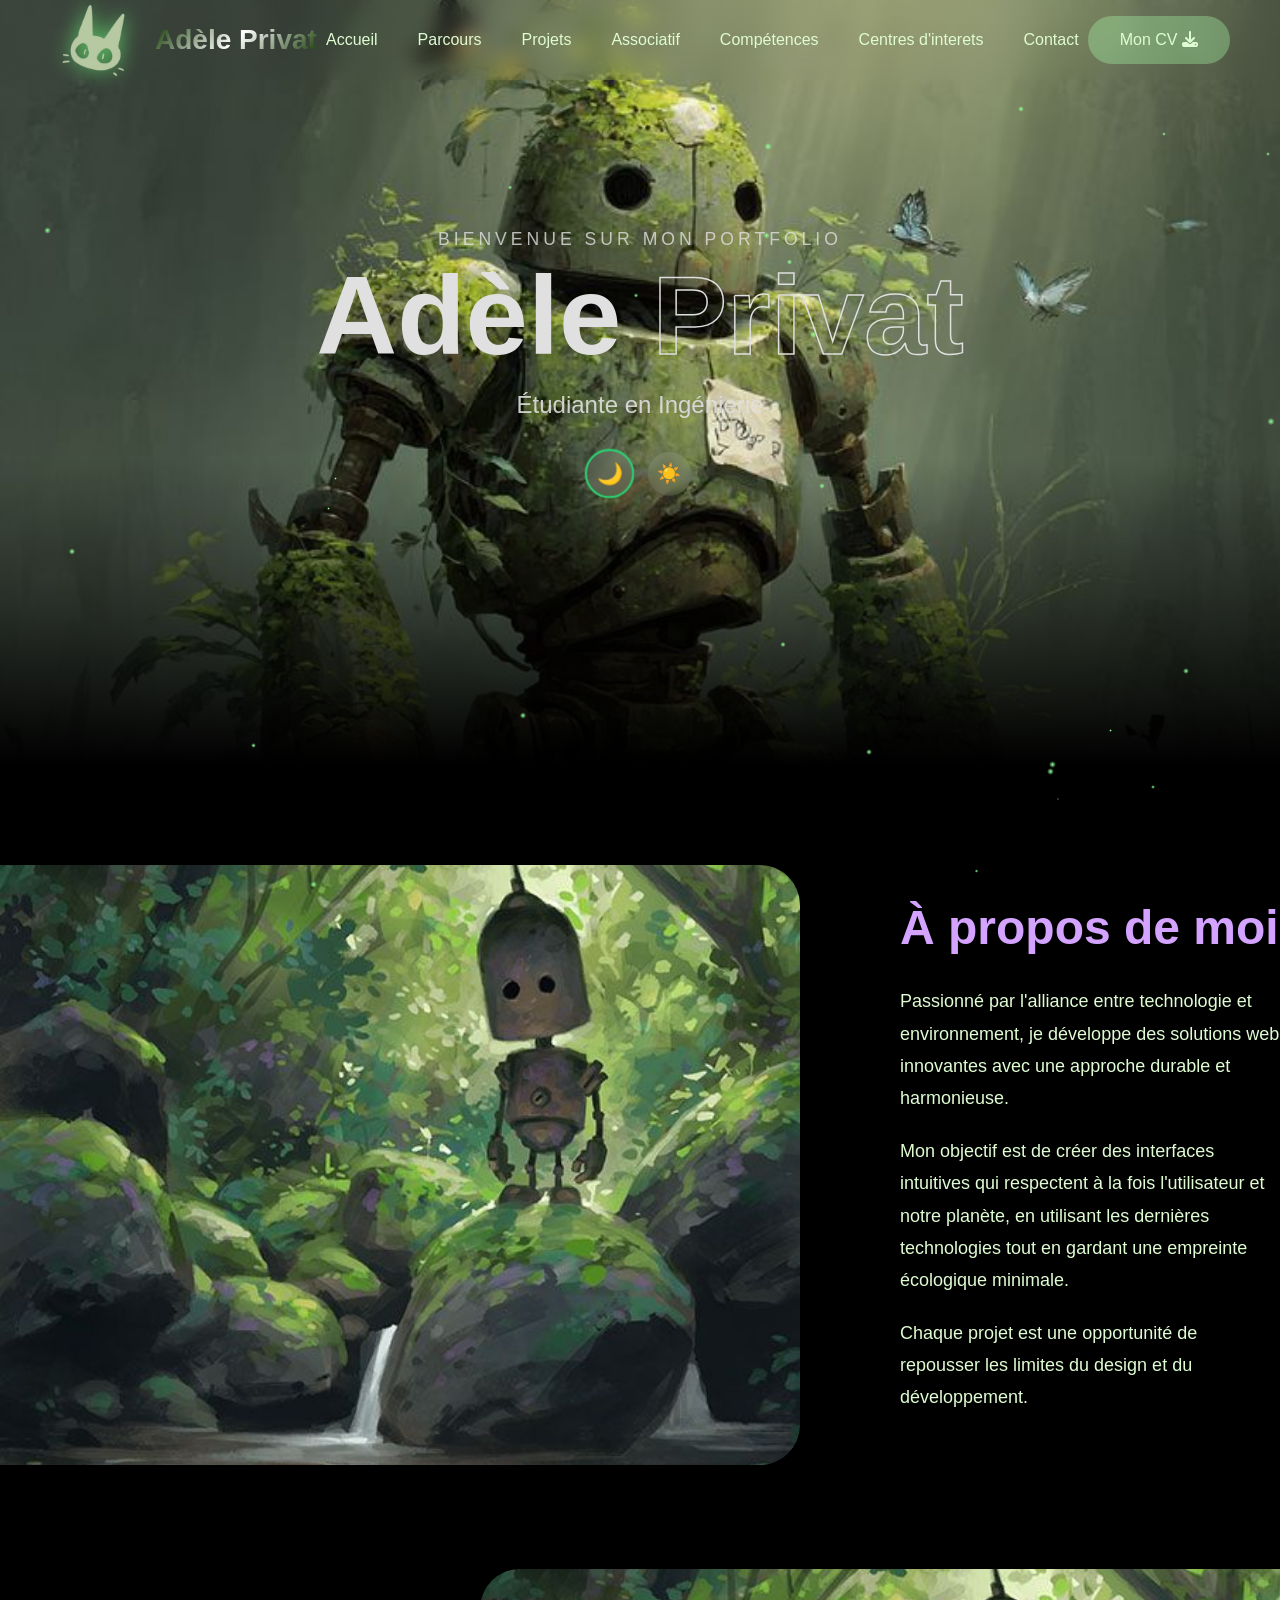
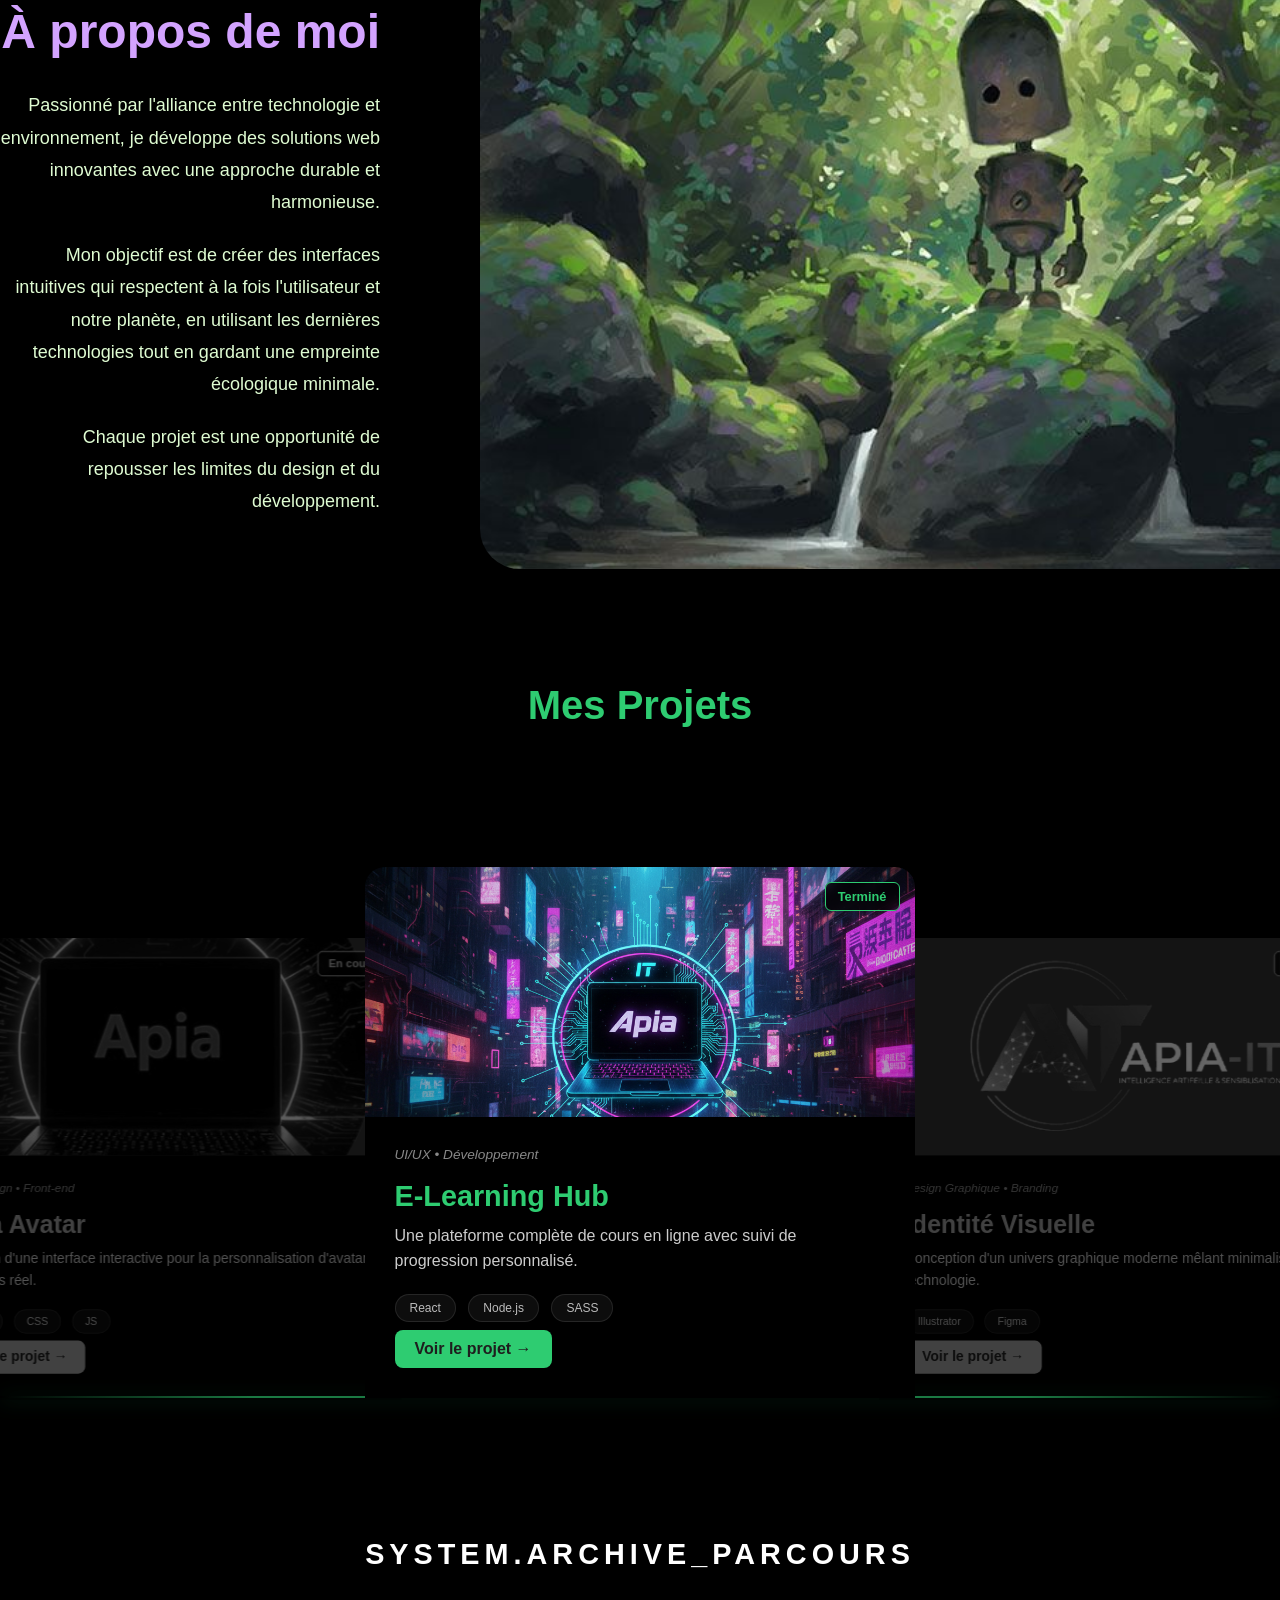
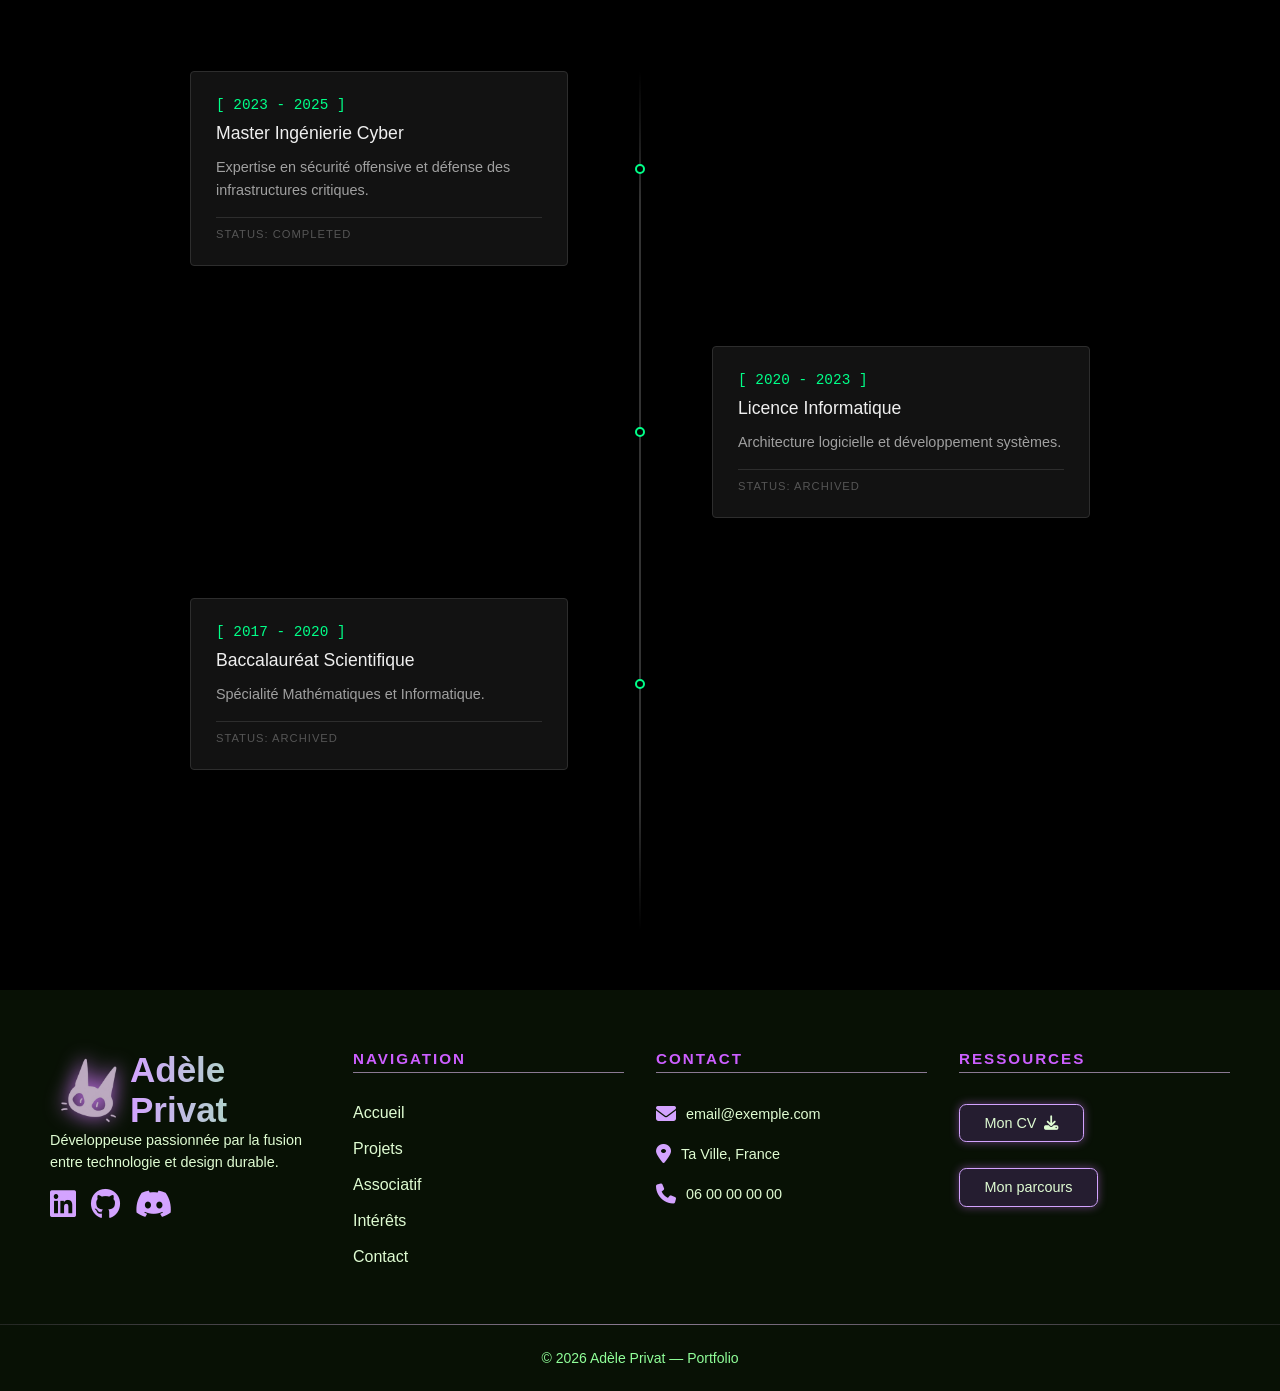
==== commit 4bbd31a4: "j'ai ajouter les pages" ====
--- a/Index.html
+++ b/Index.html
@@ -200,7 +200,9 @@
               <span class="skill-badge">JS</span>
             </div>
 
-            <a href="#" class="btn-details">Voir le projet →</a>
+            <a href="/pages/ProjectsPage/Project.html" class="btn-details"
+              >Voir le projet →</a
+            >
           </div>
         </article>
         <div class="carousel-line"></div>
--- a/styles/variables.css
+++ b/styles/variables.css
@@ -56,6 +56,44 @@
   --font-2xl: 1.5rem;
   --font-3xl: 1.875rem;
   --font-4xl: 2.25rem;
+
+  --bg-black: #0a0a0a;
+  --accent-green: #2ecc71;
+  --text-white: #f5f5f5;
+  --soft-beige: #f5f5dc;
+  --earth-brown: #4b3621;
+  --dark-gray: #1a1a1a;
+
+  --futur-black: #050505;
+  --futur-gray: #1a1a1a;
+  --futur-light-gray: #d1d1d1;
+  --neon-green: #39ff14;
+  --neon-purple: #bc13fe;
+  --glass-bg: rgba(255, 255, 255, 0.05);
+
+  --color-vert-profond: #1b2e1f;
+  --color-beige: #d9d2c5;
+  --color-marron-fonce: #3d2b1f;
+  --color-degrade-ligne: linear-gradient(
+    90deg,
+    transparent,
+    #1b2e1f,
+    #d9d2c5,
+    #1b2e1f,
+    transparent
+  );
+
+  --bg-dark: #0f110e;
+  --text-white: #ffffff;
+  --glass-bg: rgba(255, 255, 255, 0.05);
+  --glass-border: rgba(255, 255, 255, 0.1);
+
+  --accent-green: #4a6741; /* Vert forêt mat */
+  --beige: #d9d0c1; /* Beige doux */
+  --brown: #5d4037; /* Marron terre */
+
+  --card-bg: #1a1a1a;
+  --primary-green: #2d5a27;
 }
 
 body.light-mode {
@@ -114,4 +152,18 @@
   --font-2xl: 1.5rem;
   --font-3xl: 1.875rem;
   --font-4xl: 2.25rem;
+
+  --bg-black: #0a0a0a;
+  --accent-green: #2ecc71;
+  --text-white: #f5f5f5;
+  --soft-beige: #f5f5dc;
+  --earth-brown: #4b3621;
+  --dark-gray: #1a1a1a;
+
+  --futur-black: #050505;
+  --futur-gray: #1a1a1a;
+  --futur-light-gray: #d1d1d1;
+  --neon-green: #39ff14;
+  --neon-purple: #bc13fe;
+  --glass-bg: rgba(255, 255, 255, 0.05);
 }
